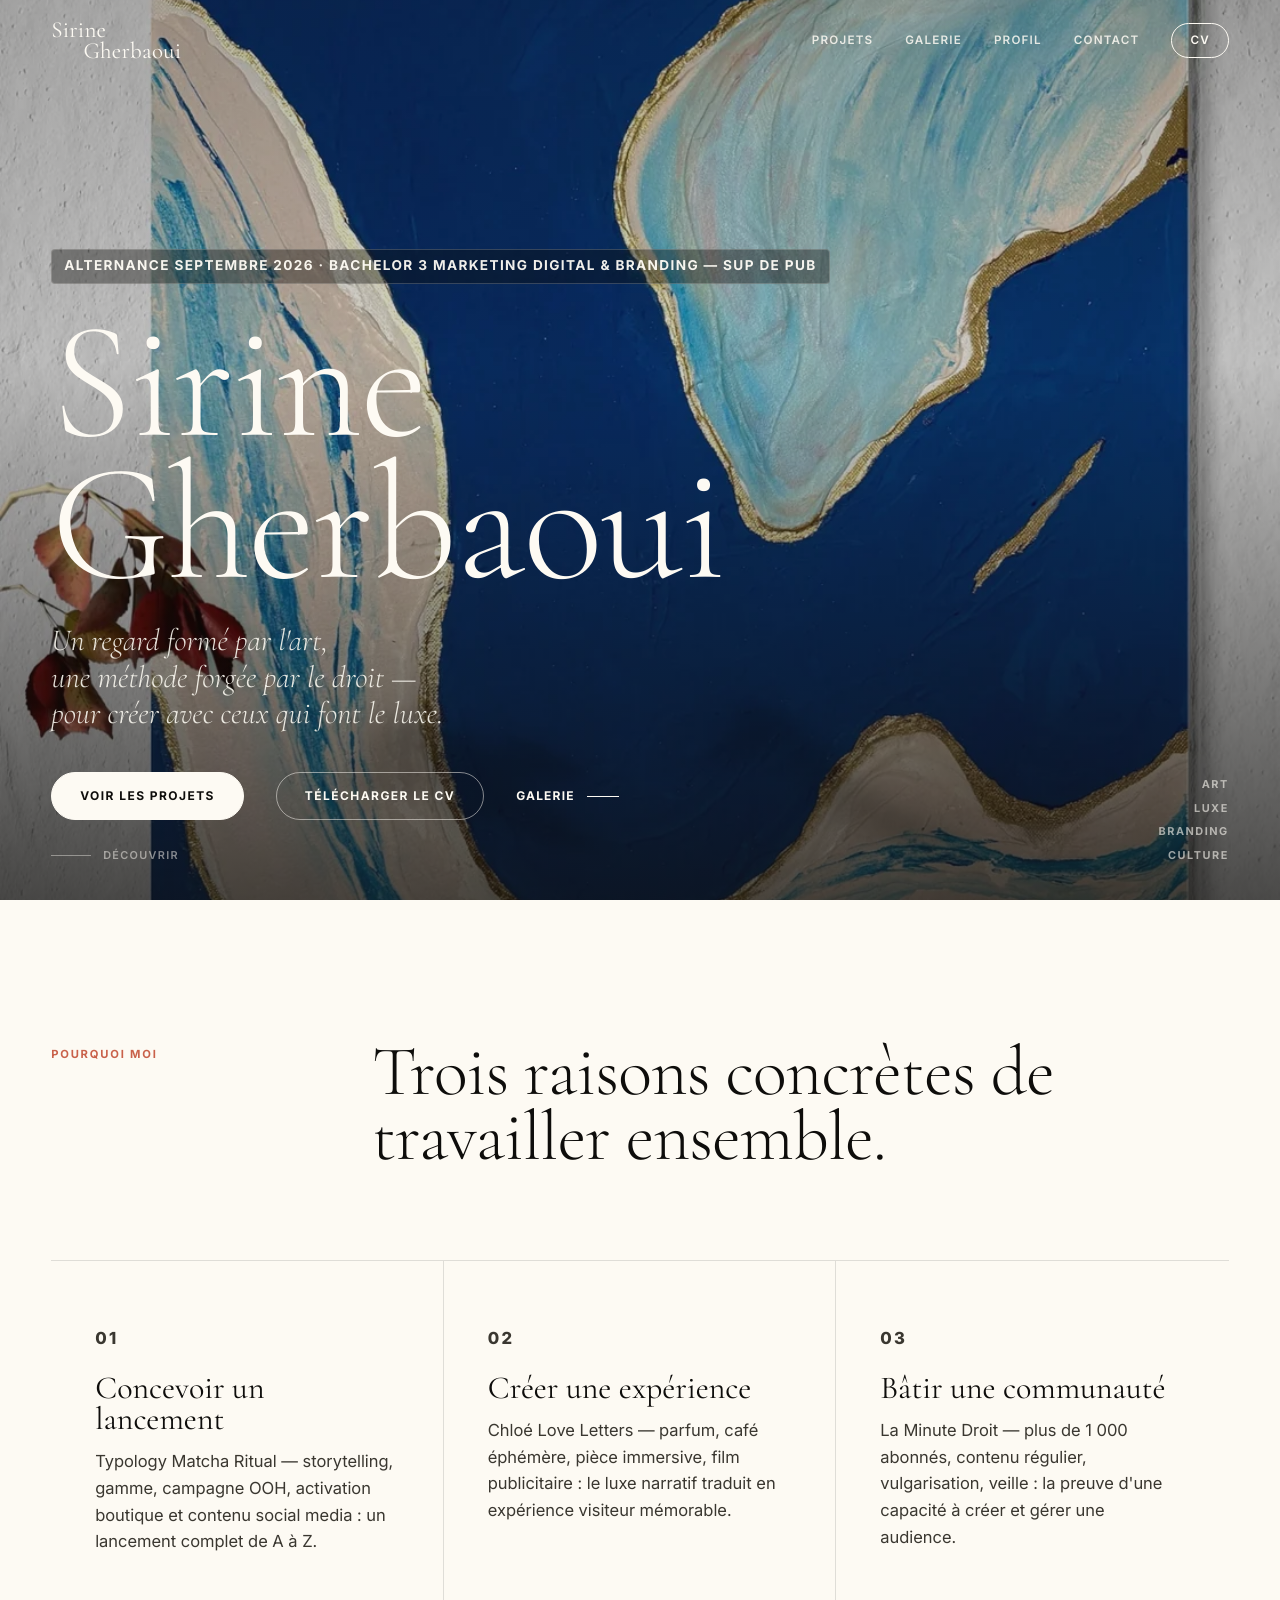
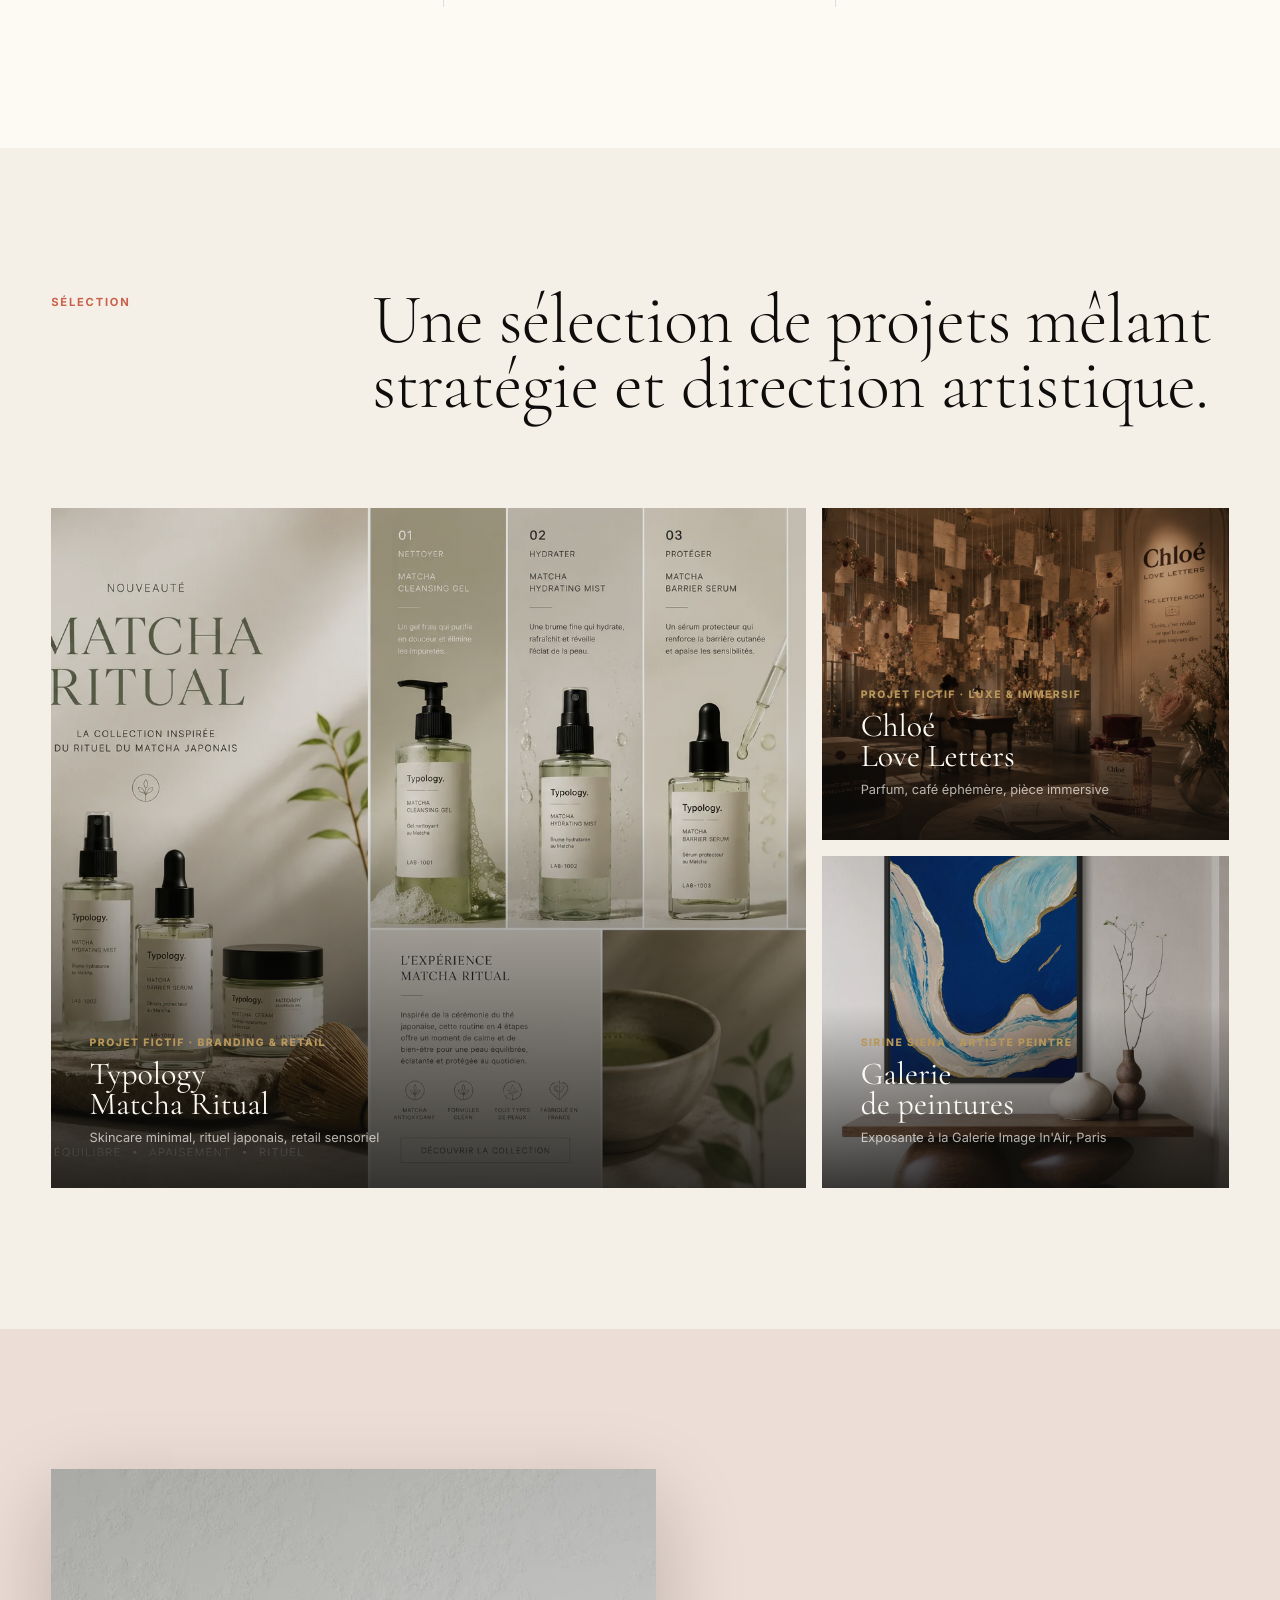
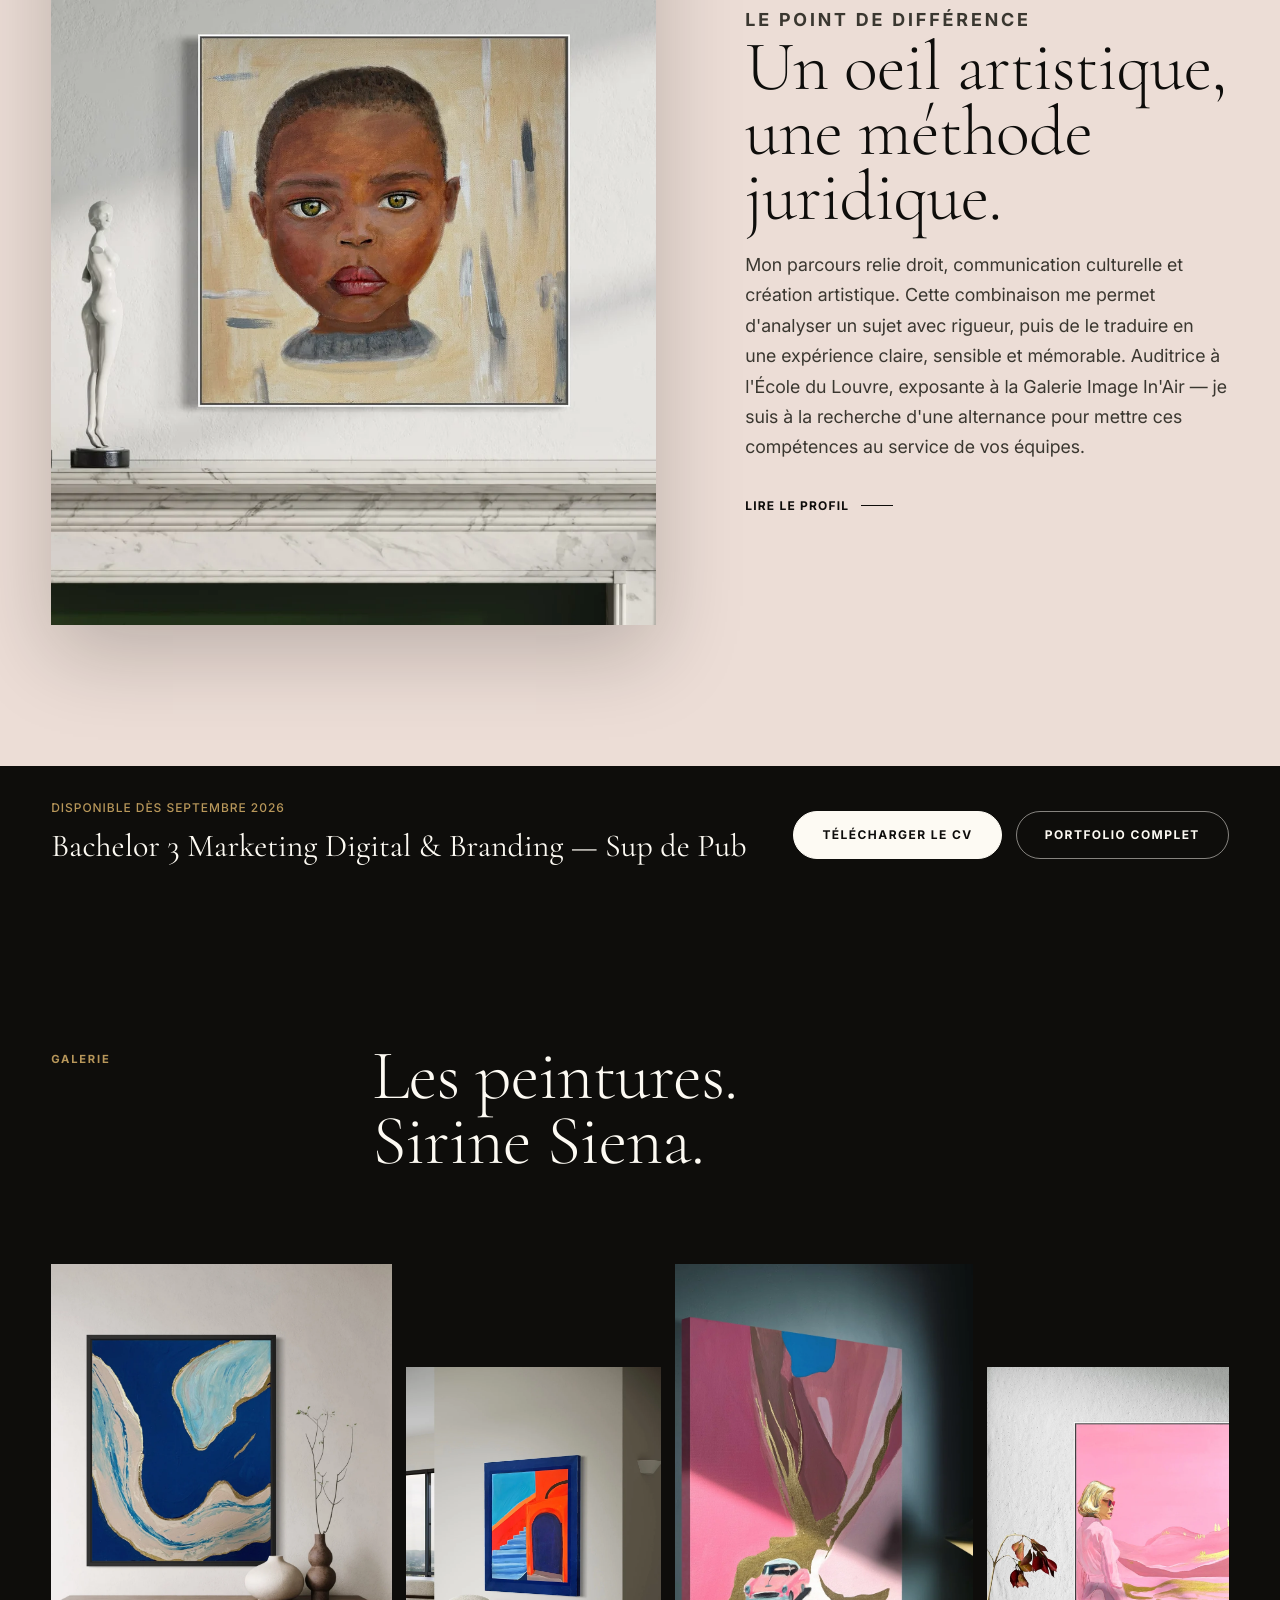
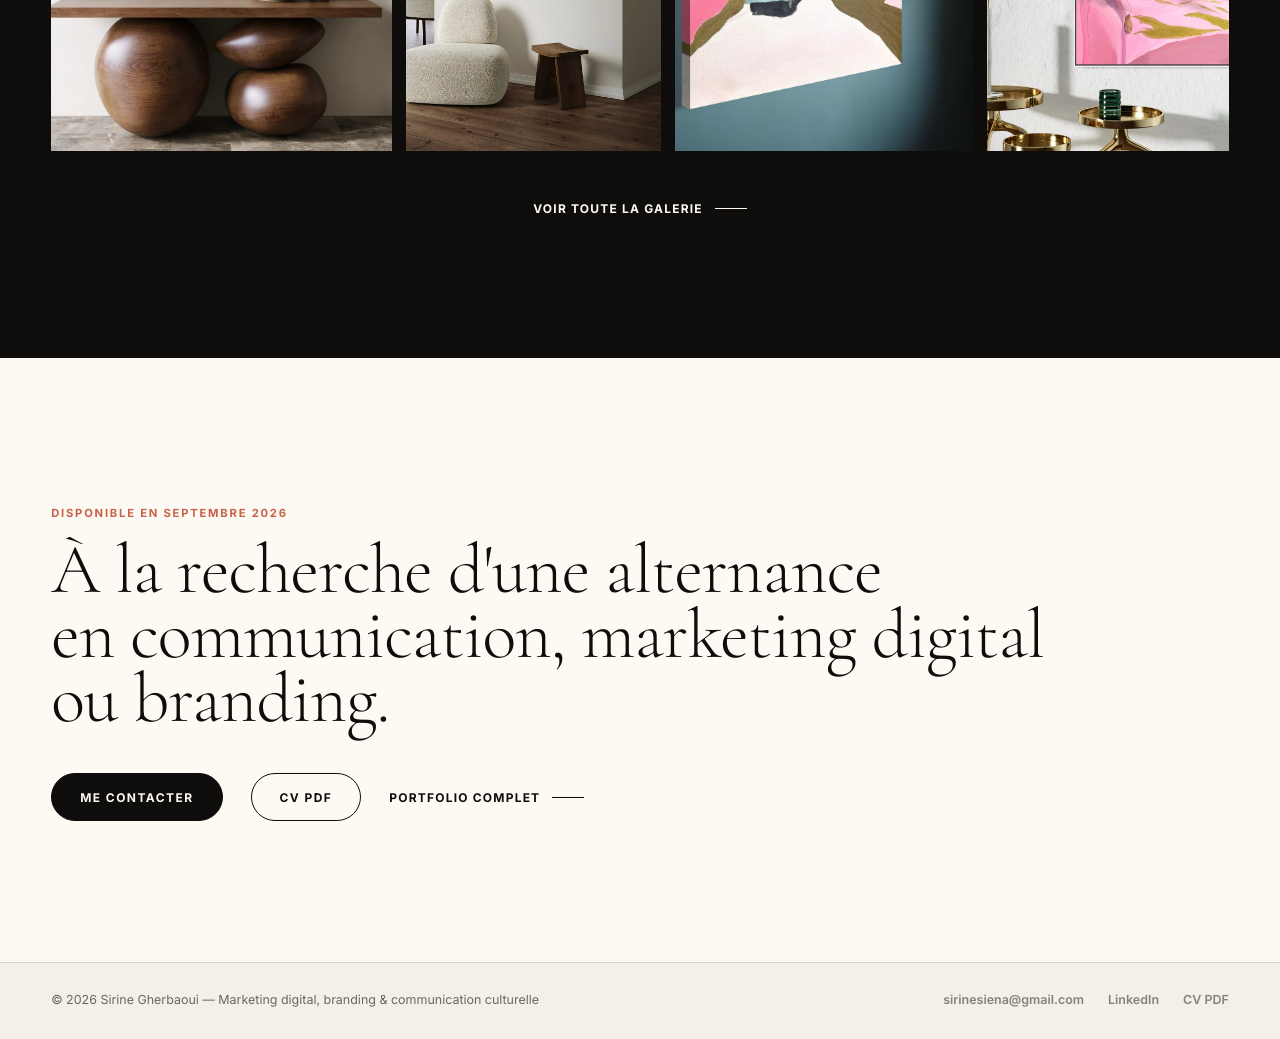
==== index.html @ 1b8c3755 "War Room v3 — Ajustements textes alternance, layout profil et titres galerie exacts" ====
<!doctype html>
<html lang="fr">
  <head>
    <meta charset="utf-8" />
    <meta name="viewport" content="width=device-width, initial-scale=1" />
    <title>Sirine Gherbaoui — Portfolio Marketing, Art &amp; Luxe</title>
    <meta
      name="description"
      content="Portfolio de Sirine Gherbaoui — future B3 Marketing Digital &amp; Branding à Sup de Pub, disponible en alternance dès septembre 2026. Art, luxe, branding, communication culturelle."
    />
    <meta name="theme-color" content="#0e0d0b" />
    <meta property="og:title" content="Sirine Gherbaoui — Art, Branding &amp; Communication" />
    <meta
      property="og:description"
      content="Un regard formé par l'art, une méthode forgée par le droit — pour créer avec ceux qui font le luxe."
    />
    <meta property="og:type" content="website" />
    <meta property="og:image" content="assets/images/painting-blue-desk.webp" />
    <link rel="preconnect" href="https://fonts.googleapis.com" />
    <link rel="preconnect" href="https://fonts.gstatic.com" crossorigin />
    <link
      href="https://fonts.googleapis.com/css2?family=Cormorant+Garamond:ital,wght@0,300;0,400;0,500;1,300;1,400&family=Inter:wght@300;400;500;600;700;800&display=swap"
      rel="stylesheet"
    />
    <!-- Favicon SVG inline -->
    <link rel="icon" href="data:image/svg+xml,<svg xmlns='http://www.w3.org/2000/svg' viewBox='0 0 32 32'><rect width='32' height='32' fill='%230e0d0b'/><text x='50%25' y='56%25' dominant-baseline='middle' text-anchor='middle' font-family='Georgia,serif' font-size='14' fill='%23f5f0e7' letter-spacing='0'>SG</text></svg>" />
    <link rel="preload" as="image" href="assets/images/painting-blue-desk.webp" />
    <link rel="stylesheet" href="styles.css" />
  </head>
  <body data-page="home">
    <!-- ══ HEADER ══════════════════════════════════════════════ -->
    <header class="site-header" data-header data-dark>
      <a class="brand-mark" href="index.html" aria-label="Accueil Sirine Gherbaoui">
        <span>Sirine</span>
        <span>Gherbaoui</span>
      </a>
      <button class="nav-toggle" type="button" aria-expanded="false" aria-controls="site-nav" aria-label="Menu">
        <span></span>
        <span></span>
      </button>
      <nav class="site-nav" id="site-nav" aria-label="Navigation principale">
        <a href="projets.html">Projets</a>
        <a href="galerie.html">Galerie</a>
        <a href="profil.html">Profil</a>
        <a href="contact.html">Contact</a>
        <a href="assets/documents/CV-SIRINE-GHERBAOUI-26.pdf" class="nav-cv" target="_blank" rel="noopener">CV</a>
      </nav>
    </header>

    <main>
      <!-- ══ HERO ════════════════════════════════════════════ -->
      <section class="hero hero-home" id="hero" aria-label="Présentation">
        <div class="hero-bg" aria-hidden="true">
          <img
            src="assets/images/painting-blue-desk.webp"
            alt=""
            width="1121"
            height="1400"
          />
        </div>
        <div class="hero-overlay" aria-hidden="true"></div>

        <div class="hero-content reveal">
          <p class="eyebrow" style="font-size: 0.85rem; color: var(--paper-2); opacity: 0.95; letter-spacing: 0.1em; background: rgba(14,13,11,0.4); display: inline-block; padding: 6px 12px; border-radius: 4px; border: 1px solid rgba(253,250,243,0.2);">Alternance septembre 2026 · Bachelor 3 Marketing Digital &amp; Branding — Sup de Pub</p>
          <h1 style="margin-top: 12px;">Sirine<br>Gherbaoui</h1>
          <p class="hero-tagline">
            Un regard formé par l'art,<br>
            une méthode forgée par le droit —<br>
            pour créer avec ceux qui font le luxe.
          </p>
          <div class="hero-actions">
            <a class="btn btn-light" href="projets.html">Voir les projets</a>
            <a class="btn btn-outline-light" href="assets/documents/CV-SIRINE-GHERBAOUI-26.pdf" target="_blank" rel="noopener">Télécharger le CV</a>
            <a class="text-link light" href="galerie.html">Galerie</a>
          </div>
        </div>

        <div class="hero-tags" aria-hidden="true">
          <span>Art</span>
          <span>Luxe</span>
          <span>Branding</span>
          <span>Culture</span>
        </div>

        <div class="scroll-hint" aria-hidden="true">Découvrir</div>
      </section>

      <!-- ══ INTRO (3 colonnes, fidèles au portfolio) ═══════ -->
      <section class="intro-band">
        <div class="section-header">
          <p class="section-kicker reveal">Pourquoi moi</p>
          <h2 class="section-title reveal delay-1">Trois raisons concrètes de travailler ensemble.</h2>
        </div>
        <div class="proof-grid">
          <article class="proof-item reveal">
            <p class="proof-num">01</p>
            <h3>Concevoir un lancement</h3>
            <p>Typology Matcha Ritual — storytelling, gamme, campagne OOH, activation boutique et contenu social media : un lancement complet de A à Z.</p>
          </article>
          <article class="proof-item reveal delay-1">
            <p class="proof-num">02</p>
            <h3>Créer une expérience</h3>
            <p>Chloé Love Letters — parfum, café éphémère, pièce immersive, film publicitaire : le luxe narratif traduit en expérience visiteur mémorable.</p>
          </article>
          <article class="proof-item reveal delay-2">
            <p class="proof-num">03</p>
            <h3>Bâtir une communauté</h3>
            <p>La Minute Droit — plus de 1 000 abonnés, contenu régulier, vulgarisation, veille : la preuve d'une capacité à créer et gérer une audience.</p>
          </article>
        </div>
      </section>

      <!-- ══ SÉLECTION PROJETS ════════════════════════════════ -->
      <section class="signature-section">
        <div class="section-header">
          <p class="section-kicker reveal">Sélection</p>
          <h2 class="section-title reveal delay-1">Une sélection de projets mêlant stratégie et direction artistique.</h2>
        </div>
        <div class="featured-grid">
          <a class="feature-card large reveal" href="projets.html#typology">
            <img
              src="assets/images/typology-collection.webp"
              alt="Campagne Typology Matcha Ritual"
              loading="lazy"
            />
            <div class="feature-card-info">
              <p class="tag">Projet fictif · Branding &amp; Retail</p>
              <h3>Typology<br>Matcha Ritual</h3>
              <span class="sub">Skincare minimal, rituel japonais, retail sensoriel</span>
            </div>
          </a>
          <a class="feature-card reveal delay-1" href="projets.html#chloe">
            <img
              src="assets/images/chloe-letter-room.webp"
              alt="Expérience immersive Chloé Love Letters"
              loading="lazy"
            />
            <div class="feature-card-info">
              <p class="tag">Projet fictif · Luxe &amp; Immersif</p>
              <h3>Chloé<br>Love Letters</h3>
              <span class="sub">Parfum, café éphémère, pièce immersive</span>
            </div>
          </a>
          <a class="feature-card reveal delay-2" href="galerie.html">
            <img
              src="assets/images/painting-blue-console.webp"
              alt="Shades of Blue par Sirine Siena"
              loading="lazy"
            />
            <div class="feature-card-info">
              <p class="tag">Sirine Siena · Artiste peintre</p>
              <h3>Galerie<br>de peintures</h3>
              <span class="sub">Exposante à la Galerie Image In'Air, Paris</span>
            </div>
          </a>
        </div>
      </section>

      <!-- ══ EDITORIAL SPLIT ══════════════════════════════════ -->
      <section class="editorial-split">
        <div class="editorial-image reveal">
          <img
            src="assets/images/painting-enfant-mantel.webp"
            alt="L'Enfant, peinture de Sirine Siena exposée sur cheminée"
            loading="lazy"
          />
        </div>
        <div class="editorial-copy reveal delay-1">
          <p class="section-kicker">Le point de différence</p>
          <h2 class="section-title">Un oeil artistique, une méthode juridique.</h2>
          <p>
            Mon parcours relie droit, communication culturelle et création artistique.
            Cette combinaison me permet d'analyser un sujet avec rigueur,
            puis de le traduire en une expérience claire, sensible et mémorable.
            Auditrice à l'École du Louvre, exposante à la Galerie Image In'Air —
            je suis à la recherche d'une alternance pour mettre ces compétences au service de vos équipes.
          </p>
          <a class="text-link" href="profil.html">Lire le profil</a>
        </div>
      </section>

      <!-- ══ CV STRIP ═════════════════════════════════════════ -->
      <div class="cv-strip reveal">
        <div class="cv-strip-text">
          <span>Disponible dès septembre 2026</span>
          <strong>Bachelor 3 Marketing Digital &amp; Branding — Sup de Pub</strong>
        </div>
        <div class="cv-strip-actions">
          <a class="btn btn-light" href="assets/documents/CV-SIRINE-GHERBAOUI-26.pdf" target="_blank" rel="noopener">Télécharger le CV</a>
          <a class="btn btn-outline-light" href="https://drive.google.com/file/d/14OA_WPc_7rlD-Xvg9fXyvrwlT3iEa15U/view?usp=drive_link" target="_blank" rel="noopener">Portfolio complet</a>
        </div>
      </div>

      <!-- ══ GALERIE PREVIEW ══════════════════════════════════ -->
      <section class="gallery-preview">
        <div class="section-header">
          <p class="section-kicker reveal">Galerie</p>
          <h2 class="section-title reveal delay-1">Les peintures.<br>Sirine Siena.</h2>
        </div>
        <div class="art-rail">
          <a href="galerie.html" class="reveal">
            <img src="assets/images/painting-blue-console.webp" alt="Shades of Blue par Sirine Siena" loading="lazy" />
          </a>
          <a href="galerie.html" class="reveal delay-1">
            <img src="assets/images/painting-door-chair.webp" alt="The Door par Sirine Siena" loading="lazy" />
          </a>
          <a href="galerie.html" class="reveal delay-2">
            <img src="assets/images/painting-retro-dark.webp" alt="Retro Desert par Sirine Siena" loading="lazy" />
          </a>
          <a href="galerie.html" class="reveal delay-3">
            <img src="assets/images/painting-pink-landscape-room.webp" alt="Peinture rose par Sirine Siena" loading="lazy" />
          </a>
        </div>
        <div class="art-rail-cta">
          <a class="text-link light" href="galerie.html">Voir toute la galerie</a>
        </div>
      </section>

      <!-- ══ FINAL CTA ════════════════════════════════════════ -->
      <section class="final-cta">
        <div class="reveal">
          <p class="section-kicker">Disponible en septembre 2026</p>
          <h2 class="section-title" style="margin-top:16px">
            À la recherche d'une alternance<br>en communication, marketing digital<br>ou branding.
          </h2>
          <div class="cta-actions">
            <a class="btn btn-ink" href="contact.html">Me contacter</a>
            <a class="btn btn-outline-ink" href="assets/documents/CV-SIRINE-GHERBAOUI-26.pdf" target="_blank" rel="noopener">CV PDF</a>
            <a class="text-link" href="https://drive.google.com/file/d/14OA_WPc_7rlD-Xvg9fXyvrwlT3iEa15U/view?usp=drive_link" target="_blank" rel="noopener">Portfolio complet</a>
          </div>
        </div>
      </section>
    </main>

    <!-- ══ FOOTER ═══════════════════════════════════════════ -->
    <footer class="site-footer">
      <p>© 2026 Sirine Gherbaoui — Marketing digital, branding &amp; communication culturelle</p>
      <nav class="footer-links" aria-label="Liens footer">
        <a href="mailto:sirinesiena@gmail.com">sirinesiena@gmail.com</a>
        <a href="https://www.linkedin.com/in/sirine-gherbaoui-715437168" target="_blank" rel="noopener">LinkedIn</a>
        <a href="assets/documents/CV-SIRINE-GHERBAOUI-26.pdf" target="_blank" rel="noopener">CV PDF</a>
      </nav>
    </footer>

    <script src="scripts.js"></script>
  </body>
</html>
---- styles.css ----
/* ============================================================
   SIRINE GHERBAOUI — Portfolio · Alternance sept. 2026
   War Room Design System — Luxe Editorial
   ============================================================ */

@import url('https://fonts.googleapis.com/css2?family=Cormorant+Garamond:ital,wght@0,300;0,400;0,500;1,300;1,400&family=Inter:wght@300;400;500;600;700;800&display=swap');

:root {
  /* Palette */
  --ink:       #0e0d0b;
  --ink-soft:  #3a3730;
  --ink-muted: #6b6760;
  --paper:     #f5f0e7;
  --paper-2:   #fdfaf3;
  --paper-3:   #ede6d8;
  --line:      rgba(14, 13, 11, 0.12);
  --line-light:rgba(253, 250, 243, 0.18);
  --gold:      #b8975a;
  --coral:     #c9614a;
  --rose-pale: #ecddd6;

  /* Typography */
  --display: 'Cormorant Garamond', 'Didot', Georgia, serif;
  --sans:    'Inter', 'Segoe UI', Arial, sans-serif;

  /* Spacing */
  --space: clamp(22px, 4vw, 72px);
  --section-pad: clamp(80px, 11vw, 160px);

  /* Effects */
  --shadow-soft: 0 12px 48px rgba(14,13,11,0.12);
  --shadow-deep: 0 28px 80px rgba(14,13,11,0.22);
}

/* ── Reset ── */
*, *::before, *::after { box-sizing: border-box; }
html { scroll-behavior: smooth; }
body {
  margin: 0;
  background: var(--paper);
  color: var(--ink);
  font-family: var(--sans);
  font-size: 1rem;
  line-height: 1.6;
  text-rendering: geometricPrecision;
  -webkit-font-smoothing: antialiased;
}
body.menu-open { overflow: hidden; }
img { display: block; max-width: 100%; height: auto; }
a { color: inherit; text-decoration: none; }
p, h1, h2, h3, h4 { margin: 0; }
button { font: inherit; cursor: pointer; }
ul { list-style: none; margin: 0; padding: 0; }

::selection { background: var(--gold); color: var(--paper-2); }

/* ============================================================
   HEADER
   ============================================================ */
.site-header {
  position: fixed;
  inset: 0 0 auto;
  z-index: 100;
  display: flex;
  align-items: center;
  justify-content: space-between;
  padding: 20px var(--space);
  transition: background 300ms ease, color 300ms ease, border-color 300ms ease;
}

/* Transparent sur fond sombre (hero) */
.site-header[data-dark] {
  color: var(--paper-2);
  border-bottom: 1px solid transparent;
}

/* Scrolled : fond papier */
.site-header.scrolled {
  background: rgba(245, 240, 231, 0.96);
  color: var(--ink);
  border-bottom: 1px solid var(--line);
  backdrop-filter: blur(20px);
  -webkit-backdrop-filter: blur(20px);
}

/* Pages claires : header toujours visible */
.site-header.light-header {
  color: var(--ink);
  border-bottom: 1px solid var(--line);
  background: rgba(245, 240, 231, 0.96);
  backdrop-filter: blur(20px);
}

/* Pages contact (fond sombre fixe) */
.site-header.dark-header {
  color: var(--paper-2);
}
.site-header.dark-header.scrolled {
  background: rgba(14,13,11,0.92);
  border-bottom: 1px solid var(--line-light);
}

/* Brand */
.brand-mark {
  display: grid;
  font-family: var(--display);
  font-size: clamp(1.1rem, 1.8vw, 1.5rem);
  font-weight: 400;
  line-height: 0.9;
  letter-spacing: 0.01em;
}
.brand-mark span:last-child { padding-left: 1.4em; }

/* Nav desktop */
.site-nav {
  display: flex;
  align-items: center;
  gap: clamp(16px, 2.5vw, 40px);
  font-size: 0.73rem;
  font-weight: 600;
  letter-spacing: 0.1em;
  text-transform: uppercase;
}
.site-nav a {
  position: relative;
  padding: 6px 0;
  opacity: 0.85;
  transition: opacity 200ms;
}
.site-nav a::after {
  content: '';
  position: absolute;
  left: 0; bottom: 2px;
  width: 100%; height: 1px;
  background: currentColor;
  transform: scaleX(0);
  transform-origin: right;
  transition: transform 260ms ease;
}
.site-nav a:hover { opacity: 1; }
.site-nav a:hover::after,
.site-nav a[aria-current='page']::after {
  transform: scaleX(1);
  transform-origin: left;
}
.site-nav a[aria-current='page'] { opacity: 1; }

/* CV bouton dans la nav */
.nav-cv {
  padding: 7px 18px !important;
  border: 1px solid currentColor;
  border-radius: 999px;
  opacity: 1 !important;
  transition: background 220ms, color 220ms !important;
}
.nav-cv::after { display: none !important; }
.nav-cv:hover {
  background: var(--ink);
  color: var(--paper-2);
}
.site-header.dark-header .nav-cv:hover,
.site-header[data-dark] .nav-cv:hover {
  background: var(--paper-2);
  color: var(--ink);
}

/* Burger mobile */
.nav-toggle {
  display: none;
  width: 44px; height: 44px;
  border: 1px solid currentColor;
  border-radius: 999px;
  background: transparent;
  color: inherit;
  place-items: center;
}
.nav-toggle span {
  display: block;
  width: 18px; height: 1px;
  margin: 3px auto;
  background: currentColor;
  transition: transform 240ms ease;
}
.menu-open .nav-toggle span:first-child { transform: translateY(4px) rotate(45deg); }
.menu-open .nav-toggle span:last-child  { transform: translateY(-4px) rotate(-45deg); }

/* ============================================================
   HERO — PAGE D'ACCUEIL
   ============================================================ */
.hero {
  position: relative;
  min-height: 100svh;
  display: flex;
  flex-direction: column;
  justify-content: flex-end;
  padding: 120px var(--space) 80px;
  background: var(--ink);
  color: var(--paper-2);
  overflow: hidden;
}

.hero-bg {
  position: absolute;
  inset: 0;
  z-index: 0;
}
.hero-bg img {
  width: 100%; height: 100%;
  object-fit: cover;
  object-position: center 30%;
  transform: scale(1.04);
  transition: transform 8s ease;
}
.hero.loaded .hero-bg img { transform: scale(1); }

.hero-overlay {
  position: absolute;
  inset: 0;
  z-index: 1;
  background:
    linear-gradient(180deg,
      rgba(14,13,11,0.28) 0%,
      rgba(14,13,11,0.18) 40%,
      rgba(14,13,11,0.72) 100%
    );
}

.hero-content {
  position: relative;
  z-index: 2;
  max-width: 1100px;
}

.eyebrow {
  font-size: 0.72rem;
  font-weight: 700;
  letter-spacing: 0.16em;
  text-transform: uppercase;
  color: var(--gold);
  margin-bottom: 16px;
}

.hero h1 {
  font-family: var(--display);
  font-size: clamp(5rem, 13vw, 13rem);
  font-weight: 300;
  line-height: 0.85;
  letter-spacing: -0.01em;
}

.hero-tagline {
  margin-top: 28px;
  max-width: 640px;
  font-family: var(--display);
  font-size: clamp(1.3rem, 2.4vw, 2.2rem);
  font-weight: 300;
  font-style: italic;
  line-height: 1.18;
  color: rgba(253,250,243,0.88);
}

.hero-actions {
  display: flex;
  flex-wrap: wrap;
  align-items: center;
  gap: 18px 32px;
  margin-top: 40px;
}

/* Tags flottants en bas à droite */
.hero-tags {
  position: absolute;
  right: var(--space);
  bottom: 36px;
  z-index: 2;
  display: flex;
  flex-direction: column;
  align-items: flex-end;
  gap: 6px;
}
.hero-tags span {
  font-size: 0.68rem;
  font-weight: 700;
  letter-spacing: 0.14em;
  text-transform: uppercase;
  color: rgba(253,250,243,0.6);
}

/* Ligne de scroll */
.scroll-hint {
  position: absolute;
  left: var(--space);
  bottom: 36px;
  z-index: 2;
  display: flex;
  align-items: center;
  gap: 12px;
  font-size: 0.68rem;
  font-weight: 600;
  letter-spacing: 0.12em;
  text-transform: uppercase;
  color: rgba(253,250,243,0.5);
}
.scroll-hint::before {
  content: '';
  width: 40px; height: 1px;
  background: rgba(253,250,243,0.4);
}

/* ============================================================
   BOUTONS & LIENS
   ============================================================ */
.btn {
  display: inline-flex;
  align-items: center;
  justify-content: center;
  min-height: 48px;
  padding: 0 28px;
  border: 1px solid currentColor;
  border-radius: 999px;
  font-family: var(--sans);
  font-size: 0.75rem;
  font-weight: 700;
  letter-spacing: 0.12em;
  text-transform: uppercase;
  transition: background 240ms ease, color 240ms ease, transform 240ms ease;
}
.btn:hover { transform: translateY(-2px); }

.btn-light {
  background: var(--paper-2);
  color: var(--ink);
  border-color: var(--paper-2);
}
.btn-light:hover { background: transparent; color: var(--paper-2); }

.btn-ink {
  background: var(--ink);
  color: var(--paper-2);
  border-color: var(--ink);
}
.btn-ink:hover { background: transparent; color: var(--ink); }

.btn-outline-light {
  background: transparent;
  color: var(--paper-2);
  border-color: rgba(253,250,243,0.5);
}
.btn-outline-light:hover { background: var(--paper-2); color: var(--ink); border-color: var(--paper-2); }

.btn-outline-ink {
  background: transparent;
  color: var(--ink);
  border-color: var(--ink);
}
.btn-outline-ink:hover { background: var(--ink); color: var(--paper-2); }

/* Text-link avec flèche */
.text-link {
  position: relative;
  display: inline-flex;
  align-items: center;
  gap: 12px;
  font-size: 0.75rem;
  font-weight: 700;
  letter-spacing: 0.1em;
  text-transform: uppercase;
  transition: gap 220ms ease;
}
.text-link::after {
  content: '';
  width: 32px; height: 1px;
  background: currentColor;
  transition: width 240ms ease;
  flex-shrink: 0;
}
.text-link:hover { gap: 16px; }
.text-link:hover::after { width: 50px; }
.text-link.light { color: var(--paper-2); }
.text-link.gold  { color: var(--gold); }

/* ============================================================
   INTRO BAND (3 colonnes)
   ============================================================ */
.intro-band {
  padding: var(--section-pad) var(--space);
  background: var(--paper-2);
}

.section-header {
  display: grid;
  grid-template-columns: minmax(120px, 0.3fr) 1fr;
  gap: clamp(24px, 5vw, 80px);
  align-items: start;
  margin-bottom: clamp(48px, 7vw, 100px);
}

.section-kicker {
  font-size: 0.7rem;
  font-weight: 700;
  letter-spacing: 0.16em;
  text-transform: uppercase;
  color: var(--coral);
  padding-top: 0.5em;
}

.section-title {
  font-family: var(--display);
  font-size: clamp(2rem, 5.5vw, 6rem);
  font-weight: 300;
  line-height: 0.92;
  letter-spacing: -0.01em;
}

.proof-grid {
  display: grid;
  grid-template-columns: repeat(3, 1fr);
  border-top: 1px solid var(--line);
}

.proof-item {
  padding: clamp(28px, 4vw, 52px) clamp(22px, 3.5vw, 44px);
  border-right: 1px solid var(--line);
  transition: background 300ms ease;
}
.proof-item:last-child { border-right: none; }
.proof-item:hover { background: var(--paper); }

.proof-num {
  font-size: 0.68rem;
  font-weight: 800;
  letter-spacing: 0.14em;
  text-transform: uppercase;
  color: var(--coral);
}
.proof-item h3 {
  margin-top: 20px;
  font-family: var(--display);
  font-size: clamp(1.5rem, 2.5vw, 2.6rem);
  font-weight: 400;
  line-height: 0.98;
}
.proof-item p {
  margin-top: 14px;
  font-size: clamp(0.9rem, 1.3vw, 1.05rem);
  color: var(--ink-soft);
  line-height: 1.6;
}

/* ============================================================
   FEATURED PROJECTS
   ============================================================ */
.signature-section {
  padding: var(--section-pad) var(--space);
}

.featured-grid {
  display: grid;
  grid-template-columns: 1.3fr 0.7fr;
  gap: 16px;
  margin-top: clamp(36px, 5vw, 72px);
}

.feature-card {
  position: relative;
  overflow: hidden;
  background: var(--ink);
  color: var(--paper-2);
  isolation: isolate;
  display: block;
}
.feature-card.large { grid-row: span 2; min-height: 680px; }
.feature-card:not(.large) { min-height: 320px; }

.feature-card img {
  position: absolute;
  inset: 0;
  width: 100%; height: 100%;
  object-fit: cover;
  transition: transform 800ms cubic-bezier(0.25, 0.46, 0.45, 0.94);
}
.feature-card::after {
  content: '';
  position: absolute;
  inset: 0;
  background: linear-gradient(0deg,
    rgba(14,13,11,0.82) 0%,
    rgba(14,13,11,0.12) 55%
  );
  z-index: 1;
  transition: opacity 400ms ease;
}
.feature-card:hover img { transform: scale(1.05); }
.feature-card:hover::after { opacity: 0.85; }

.feature-card-info {
  position: absolute;
  inset: auto 0 0;
  z-index: 2;
  padding: clamp(20px, 3vw, 40px);
}
.feature-card-info .tag {
  font-size: 0.65rem;
  font-weight: 800;
  letter-spacing: 0.14em;
  text-transform: uppercase;
  color: var(--gold);
}
.feature-card-info h3 {
  margin-top: 8px;
  font-family: var(--display);
  font-size: clamp(1.4rem, 2.5vw, 2.6rem);
  font-weight: 400;
  line-height: 0.96;
}
.feature-card-info .sub {
  display: block;
  margin-top: 8px;
  font-size: 0.8rem;
  color: rgba(253,250,243,0.7);
}

/* ============================================================
   EDITORIAL SPLIT
   ============================================================ */
.editorial-split {
  display: grid;
  grid-template-columns: minmax(0, 1fr) minmax(360px, 0.8fr);
  gap: clamp(40px, 7vw, 110px);
  align-items: center;
  padding: var(--section-pad) var(--space);
  background: var(--rose-pale);
}
.editorial-image img {
  width: 100%;
  aspect-ratio: 4 / 5;
  object-fit: cover;
  box-shadow: var(--shadow-deep);
}
.editorial-copy { max-width: 580px; }
.editorial-copy p {
  margin-top: 20px;
  color: var(--ink-soft);
  font-size: clamp(1rem, 1.5vw, 1.12rem);
  line-height: 1.7;
}
.editorial-copy .text-link { margin-top: 32px; }

/* ============================================================
   CV STRIP — Bande dédiée CV (War Room: rendre le CV visible)
   ============================================================ */
.cv-strip {
  display: flex;
  align-items: center;
  justify-content: space-between;
  gap: 24px;
  padding: 32px var(--space);
  background: var(--ink);
  color: var(--paper-2);
  flex-wrap: wrap;
}
.cv-strip-text {
  display: flex;
  flex-direction: column;
  gap: 4px;
}
.cv-strip-text strong {
  font-family: var(--display);
  font-size: clamp(1.2rem, 2.5vw, 2rem);
  font-weight: 400;
}
.cv-strip-text span {
  font-size: 0.75rem;
  font-weight: 500;
  letter-spacing: 0.08em;
  text-transform: uppercase;
  color: var(--gold);
}
.cv-strip-actions {
  display: flex;
  gap: 14px;
  flex-wrap: wrap;
}

/* ============================================================
   GALLERY PREVIEW (accueil)
   ============================================================ */
.gallery-preview {
  padding: var(--section-pad) var(--space);
  background: var(--ink);
  color: var(--paper-2);
}
.gallery-preview .section-kicker { color: var(--gold); }
.gallery-preview .section-title  { color: var(--paper-2); }

.art-rail {
  display: grid;
  grid-template-columns: 1.2fr 0.9fr 1.05fr 0.85fr;
  gap: 14px;
  align-items: end;
  margin-top: 48px;
}
.art-rail a {
  position: relative;
  overflow: hidden;
  display: block;
}
.art-rail a img {
  width: 100%;
  height: clamp(280px, 38vw, 620px);
  object-fit: cover;
  transition: transform 600ms cubic-bezier(0.25, 0.46, 0.45, 0.94);
}
.art-rail a:nth-child(2) img,
.art-rail a:nth-child(4) img {
  height: clamp(220px, 30vw, 480px);
}
.art-rail a:hover img { transform: scale(1.04); }

.art-rail-cta {
  display: flex;
  justify-content: center;
  margin-top: 48px;
}

/* ============================================================
   FINAL CTA
   ============================================================ */
.final-cta {
  min-height: 65svh;
  display: flex;
  align-items: center;
  padding: var(--section-pad) var(--space);
  background: var(--paper-2);
}
.final-cta > div { width: min(1000px, 100%); }

.cta-actions {
  display: flex;
  flex-wrap: wrap;
  gap: 16px 28px;
  align-items: center;
  margin-top: 40px;
}

/* ============================================================
   FOOTER
   ============================================================ */
.site-footer {
  display: flex;
  align-items: center;
  justify-content: space-between;
  flex-wrap: wrap;
  gap: 16px;
  padding: 28px var(--space);
  border-top: 1px solid var(--line);
  font-size: 0.78rem;
  color: var(--ink-muted);
}
.site-footer a {
  font-weight: 600;
  opacity: 0.8;
  transition: opacity 200ms;
}
.site-footer a:hover { opacity: 1; }
.footer-links { display: flex; gap: 24px; }

.dark-footer {
  background: var(--ink);
  border-top-color: var(--line-light);
  color: rgba(253,250,243,0.55);
}
.dark-footer a { color: var(--paper-2); }

/* ============================================================
   PAGE HERO (pages internes)
   ============================================================ */
.page-hero {
  min-height: 70svh;
  display: grid;
  grid-template-columns: minmax(0, 1.15fr) minmax(240px, 0.5fr);
  gap: clamp(28px, 6vw, 90px);
  align-items: end;
  padding: 150px var(--space) 80px;
  background: var(--paper-2);
}
.page-hero h1 {
  font-family: var(--display);
  font-size: clamp(2.8rem, 8vw, 8rem);
  font-weight: 300;
  line-height: 0.88;
  letter-spacing: -0.01em;
}
.page-hero p {
  color: var(--ink-soft);
  font-size: clamp(1rem, 1.5vw, 1.12rem);
  line-height: 1.7;
}

/* Hero variantes pages */
.project-hero {
  background:
    linear-gradient(135deg, rgba(245,240,231,0.94), rgba(245,240,231,0.76)),
    url('assets/images/typology-collection.webp') center / cover;
}
.gallery-hero {
  min-height: 75svh;
  background:
    linear-gradient(120deg, rgba(14,13,11,0.82), rgba(14,13,11,0.22)),
    url('assets/images/painting-retro-dark.webp') center / cover;
  color: var(--paper-2);
}
.gallery-hero .eyebrow { color: var(--gold); }
.gallery-hero p { color: rgba(253,250,243,0.8); }

.profile-hero {
  background:
    linear-gradient(135deg, rgba(245,240,231,0.95), rgba(245,240,231,0.68)),
    url('assets/images/painting-pink-landscape.webp') center / cover;
}

/* ============================================================
   CASE STUDIES (projets)
   ============================================================ */
.case-study {
  display: grid;
  grid-template-columns: minmax(280px, 0.35fr) minmax(0, 0.65fr);
  gap: clamp(32px, 6vw, 100px);
  padding: var(--section-pad) var(--space);
  border-top: 1px solid var(--line);
}

.dark-case {
  background: var(--ink);
  color: var(--paper-2);
  border-top-color: var(--line-light);
}
.art-case   { background: #d9e4d4; }

.case-sticky {
  position: sticky;
  top: 110px;
  align-self: start;
}
.case-sticky .section-kicker { color: var(--coral); }
.dark-case .case-sticky .section-kicker { color: var(--gold); }

.case-sticky h2 {
  margin-top: 16px;
  font-family: var(--display);
  font-size: clamp(2.6rem, 6.5vw, 6.5rem);
  font-weight: 300;
  line-height: 0.9;
  letter-spacing: -0.01em;
}
.case-sticky p {
  margin-top: 22px;
  color: var(--ink-soft);
  font-size: clamp(0.95rem, 1.4vw, 1.08rem);
  line-height: 1.7;
}
.dark-case .case-sticky p { color: rgba(253,250,243,0.7); }

.case-tags {
  display: flex;
  flex-wrap: wrap;
  gap: 8px;
  margin-top: 28px;
}
.case-tags li {
  padding: 7px 14px;
  border: 1px solid currentColor;
  border-radius: 999px;
  font-size: 0.68rem;
  font-weight: 700;
  letter-spacing: 0.1em;
  text-transform: uppercase;
  opacity: 0.7;
}

.case-content { display: grid; gap: clamp(24px, 4vw, 48px); }

.case-visual { margin: 0; overflow: hidden; }
.case-visual img {
  width: 100%;
  min-height: 280px;
  object-fit: cover;
}
.case-visual.wide img { aspect-ratio: 16 / 10; }
.case-visual figcaption {
  margin-top: 10px;
  font-size: 0.78rem;
  color: var(--ink-muted);
  font-style: italic;
}
.dark-case figcaption { color: rgba(253,250,243,0.5); }

.case-copy {
  width: min(660px, 100%);
  padding: clamp(22px, 3vw, 40px) 0;
  border-top: 1px solid currentColor;
}
.case-copy h3 {
  font-family: var(--display);
  font-size: clamp(1.4rem, 2.4vw, 2.4rem);
  font-weight: 400;
  line-height: 1;
}
.case-copy p {
  margin-top: 14px;
  color: var(--ink-soft);
  font-size: clamp(0.95rem, 1.4vw, 1.08rem);
  line-height: 1.7;
}
.dark-case .case-copy p { color: rgba(253,250,243,0.72); }

.image-duo, .image-trio, .social-grid { display: grid; gap: 14px; }
.image-duo  { grid-template-columns: repeat(2,1fr); }
.image-trio { grid-template-columns: 0.82fr 1fr 1fr; align-items: stretch; }
.image-trio img, .social-grid img {
  width: 100%; height: 100%;
  min-height: 240px;
  object-fit: cover;
}
.social-grid { grid-template-columns: repeat(4,1fr); }

/* ============================================================
   GALERIE — ARTWORK (le style que tu adores)
   ============================================================ */
.gallery-wall {
  padding: clamp(48px, 8vw, 110px) var(--space) var(--section-pad);
}

.artwork {
  display: grid;
  grid-template-columns: minmax(0, 0.58fr) minmax(260px, 0.42fr);
  gap: clamp(28px, 6vw, 90px);
  align-items: end;
  padding: clamp(28px, 5vw, 60px) 0;
  border-top: 1px solid var(--line);
}
.artwork:last-child { border-bottom: 1px solid var(--line); }

.artwork.reverse {
  grid-template-columns: minmax(260px, 0.42fr) minmax(0, 0.58fr);
}
.artwork.reverse img    { grid-column: 2; }
.artwork.reverse .artwork-info { grid-column: 1; grid-row: 1; }

/* Grande œuvre */
.artwork.feature {
  grid-template-columns: minmax(0, 0.62fr) minmax(260px, 0.38fr);
}
.artwork.feature img { height: min(75svh, 800px); }

.artwork img {
  width: 100%;
  max-height: 700px;
  object-fit: cover;
  transition: filter 400ms ease;
}
.artwork:hover img { filter: none; }

.artwork-info .artwork-meta {
  font-size: 0.68rem;
  font-weight: 700;
  letter-spacing: 0.12em;
  text-transform: uppercase;
  color: var(--coral);
}
.artwork-info h2 {
  margin-top: 12px;
  font-family: var(--display);
  font-size: clamp(2.4rem, 6.5vw, 7rem);
  font-weight: 300;
  line-height: 0.88;
  letter-spacing: -0.01em;
}
.artwork-info .artwork-desc {
  display: block;
  margin-top: 16px;
  color: var(--ink-soft);
  font-family: var(--display);
  font-size: clamp(1rem, 1.5vw, 1.2rem);
  font-style: italic;
  line-height: 1.5;
}
.artwork-info .artwork-medium {
  display: block;
  margin-top: 10px;
  font-size: 0.78rem;
  color: var(--ink-muted);
  letter-spacing: 0.04em;
}

.gallery-contact {
  padding: var(--section-pad) var(--space);
  background: var(--paper-2);
}
.gallery-contact > div { width: min(900px, 100%); }
.gallery-contact .text-link { margin-top: 32px; }

/* ============================================================
   PROFIL
   ============================================================ */
.profile-grid {
  display: grid;
  grid-template-columns: minmax(0, 0.46fr) minmax(300px, 0.54fr);
  gap: clamp(32px, 7vw, 110px);
  align-items: center;
  padding: var(--section-pad) var(--space);
}
.profile-portrait {
  position: relative;
}
.profile-portrait img {
  width: 100%;
  aspect-ratio: 3 / 4;
  object-fit: cover;
  object-position: top center;
}
.profile-portrait::after {
  content: '';
  position: absolute;
  inset: 16px -16px -16px 16px;
  border: 1px solid var(--line);
  z-index: -1;
  pointer-events: none;
}
.profile-copy h2 {
  font-family: var(--display);
  font-size: clamp(2rem, 4.5vw, 5rem);
  font-weight: 300;
  line-height: 0.94;
}
.profile-copy p {
  margin-top: 20px;
  color: var(--ink-soft);
  font-size: clamp(1rem, 1.5vw, 1.1rem);
  line-height: 1.7;
}
.profile-copy .text-link { margin-top: 32px; }

/* CV visible sur la page profil */
.cv-download-block {
  display: flex;
  align-items: center;
  gap: 20px;
  margin-top: 28px;
  padding: 20px 24px;
  border: 1px solid var(--line);
  border-radius: 2px;
  background: var(--paper);
  transition: border-color 240ms, background 240ms;
}
.cv-download-block:hover {
  border-color: var(--ink);
  background: var(--paper-2);
}
.cv-download-block .cv-icon {
  width: 40px; height: 40px;
  display: flex; align-items: center; justify-content: center;
  flex-shrink: 0;
  border: 1px solid var(--line);
  border-radius: 2px;
  font-family: var(--display);
  font-size: 0.75rem;
  font-weight: 600;
  letter-spacing: 0.04em;
  color: var(--ink-muted);
}
.cv-download-block .cv-label strong {
  display: block;
  font-size: 0.85rem;
  font-weight: 700;
}
.cv-download-block .cv-label span {
  font-size: 0.72rem;
  color: var(--ink-muted);
  text-transform: uppercase;
  letter-spacing: 0.08em;
}

/* Timeline */
.timeline-section {
  padding: var(--section-pad) var(--space);
  background: var(--paper-2);
}
.timeline { border-top: 1px solid var(--line); }

.timeline-item {
  display: grid;
  grid-template-columns: minmax(110px, 0.16fr) minmax(160px, 0.28fr) minmax(0, 0.56fr);
  gap: 28px;
  padding: 28px 0;
  border-bottom: 1px solid var(--line);
  transition: background 240ms;
}
.timeline-item:hover { background: var(--paper); margin: 0 calc(var(--space) * -1); padding-left: var(--space); padding-right: var(--space); }

.timeline-item .tl-year {
  font-size: 0.7rem;
  font-weight: 700;
  letter-spacing: 0.1em;
  text-transform: uppercase;
  color: var(--coral);
  padding-top: 3px;
}
.timeline-item h3 {
  font-family: var(--display);
  font-size: clamp(1.1rem, 1.8vw, 1.5rem);
  font-weight: 400;
}
.timeline-item p {
  color: var(--ink-soft);
  font-size: clamp(0.9rem, 1.3vw, 1rem);
  line-height: 1.6;
}

/* Compétences */
.skills-section {
  padding: var(--section-pad) var(--space);
}
.skill-columns {
  display: grid;
  grid-template-columns: repeat(5, 1fr);
  border-top: 1px solid var(--line);
  margin-top: 48px;
}
.skill-block {
  padding: clamp(22px, 3vw, 40px) clamp(18px, 2.5vw, 32px);
  border-right: 1px solid var(--line);
  transition: background 240ms;
}
.skill-block:last-child { border-right: none; }
.skill-block:hover { background: var(--paper-3); }
.skill-block h3 {
  font-family: var(--display);
  font-size: clamp(1.1rem, 1.8vw, 1.6rem);
  font-weight: 400;
  line-height: 1.1;
}
.skill-block p {
  margin-top: 12px;
  color: var(--ink-soft);
  font-size: clamp(0.85rem, 1.2vw, 0.95rem);
  line-height: 1.6;
}

/* ============================================================
   CONTACT
   ============================================================ */
.contact-page {
  min-height: 100svh;
  display: grid;
  grid-template-columns: minmax(0, 0.52fr) minmax(320px, 0.48fr);
  background: var(--ink);
  color: var(--paper-2);
}
.contact-visual img {
  width: 100%; height: 100%;
  min-height: 100svh;
  object-fit: cover;
  opacity: 0.85;
}
.contact-panel {
  display: flex;
  flex-direction: column;
  justify-content: center;
  padding: 130px var(--space) 70px;
}
.contact-panel .eyebrow { color: var(--gold); }
.contact-panel h1 {
  margin-top: 14px;
  font-family: var(--display);
  font-size: clamp(3rem, 7vw, 7.5rem);
  font-weight: 300;
  line-height: 0.88;
}
.contact-panel > p {
  margin-top: 24px;
  color: rgba(253,250,243,0.72);
  font-size: clamp(1rem, 1.5vw, 1.1rem);
  line-height: 1.7;
  max-width: 440px;
}
.contact-list {
  display: grid;
  gap: 10px;
  margin-top: 36px;
  padding-top: 28px;
  border-top: 1px solid var(--line-light);
  font-family: var(--display);
  font-size: clamp(1.3rem, 2.4vw, 2.2rem);
  font-weight: 300;
  line-height: 1.1;
}
.contact-list a { transition: color 200ms; }
.contact-list a:hover { color: var(--gold); }
.contact-list span { color: rgba(253,250,243,0.5); font-size: 0.9em; }

.contact-actions {
  display: flex;
  flex-wrap: wrap;
  gap: 14px 24px;
  align-items: center;
  margin-top: 36px;
}

/* ============================================================
   REVEAL ANIMATIONS
   ============================================================ */
.reveal { opacity: 1; transform: none; }
.js-ready .reveal {
  opacity: 0;
  transform: translateY(28px);
  transition: opacity 750ms cubic-bezier(0.16,1,0.3,1), transform 750ms cubic-bezier(0.16,1,0.3,1);
}
.js-ready .reveal.delay-1 { transition-delay: 100ms; }
.js-ready .reveal.delay-2 { transition-delay: 200ms; }
.js-ready .reveal.delay-3 { transition-delay: 320ms; }

.js-ready .reveal.is-visible {
  opacity: 1;
  transform: translateY(0);
}

@media (prefers-reduced-motion: reduce) {
  *, *::before, *::after {
    scroll-behavior: auto !important;
    transition-duration: 1ms !important;
    animation-duration: 1ms !important;
  }
  .js-ready .reveal, .reveal { opacity: 1; transform: none; }
}

/* ============================================================
   RESPONSIVE
   ============================================================ */
@media (max-width: 1100px) {
  .featured-grid,
  .case-study,
  .profile-grid,
  .contact-page,
  .page-hero {
    grid-template-columns: 1fr;
  }
  .case-sticky { position: relative; top: auto; }
  .skill-columns { grid-template-columns: repeat(2,1fr); }
  .skill-block:nth-child(2n) { border-right: none; }
  .social-grid { grid-template-columns: repeat(2,1fr); }
  .contact-visual img { min-height: 50svh; }
  .editorial-split { grid-template-columns: 1fr; }
  .proof-grid { grid-template-columns: 1fr; }
  .proof-item { border-right: none; border-bottom: 1px solid var(--line); }
  .artwork.feature { grid-template-columns: 1fr; }
  .artwork.feature img { height: auto; max-height: 70svh; }
}

@media (max-width: 780px) {
  .site-header { padding: 14px 20px; }
  .nav-toggle { display: grid; }

  .site-nav {
    position: fixed;
    inset: 0;
    z-index: -1;
    flex-direction: column;
    align-items: flex-start;
    justify-content: flex-end;
    gap: 10px;
    padding: 100px 24px 40px;
    background: rgba(245,240,231,0.98);
    color: var(--ink);
    font-family: var(--display);
    font-size: clamp(2.8rem, 14vw, 5.5rem);
    font-weight: 300;
    letter-spacing: 0;
    text-transform: none;
    opacity: 0;
    pointer-events: none;
    transform: translateY(-10px);
    transition: opacity 260ms ease, transform 260ms ease;
  }
  .site-nav a::after { display: none; }
  .nav-cv {
    border: none !important;
    font-size: clamp(1.1rem, 5vw, 2rem) !important;
    padding: 0 !important;
    border-radius: 0 !important;
    letter-spacing: 0 !important;
    text-transform: none !important;
  }
  .menu-open .site-nav { opacity: 1; pointer-events: auto; transform: translateY(0); }

  .hero { min-height: 96svh; padding: 90px 20px 80px; }
  .hero h1 { font-size: clamp(4rem, 20vw, 6.5rem); }
  .hero-tagline { font-size: clamp(1.15rem, 4.5vw, 1.6rem); }
  .hero-tags { display: none; }
  .scroll-hint { display: none; }

  .page-hero { min-height: 60svh; padding: 110px 20px 50px; grid-template-columns: 1fr; }

  .featured-grid { grid-template-columns: 1fr; gap: 12px; }
  .feature-card.large, .feature-card:not(.large) { min-height: 380px; }

  .art-rail { grid-template-columns: 1fr 1fr; }
  .art-rail a img { height: clamp(180px, 42vw, 340px); }
  .art-rail a:nth-child(2) img,
  .art-rail a:nth-child(4) img { height: clamp(180px, 42vw, 340px); }

  .image-duo, .image-trio { grid-template-columns: 1fr; }

  .artwork, .artwork.reverse, .artwork.feature {
    grid-template-columns: 1fr;
  }
  .artwork.reverse img { grid-column: auto; }
  .artwork.reverse .artwork-info { grid-column: auto; grid-row: auto; }
  .artwork img { max-height: none; aspect-ratio: 4/5; }

  .skill-columns { grid-template-columns: 1fr; }
  .skill-block { border-right: none; border-bottom: 1px solid var(--line); }

  .timeline-item {
    grid-template-columns: minmax(80px, 0.22fr) 1fr;
    grid-template-rows: auto auto;
  }
  .timeline-item p { grid-column: 2; }
  .timeline-item:hover { margin: 0; padding-left: 0; padding-right: 0; }

  .cv-strip { flex-direction: column; align-items: flex-start; }

  .contact-page { grid-template-columns: 1fr; }
  .contact-panel { padding: 80px 20px 50px; }

  .site-footer { flex-direction: column; align-items: flex-start; padding: 24px 20px; }
  .footer-links { flex-wrap: wrap; gap: 16px; }

  .section-header { grid-template-columns: 1fr; gap: 10px; }
}

@media (max-width: 460px) {
  .hero-tagline { font-size: 1.1rem; }
  .hero-actions, .cta-actions, .contact-actions { flex-direction: column; align-items: flex-start; }
  .social-grid { grid-template-columns: 1fr; }
  .art-rail { grid-template-columns: 1fr; }
  .art-rail a:nth-child(2) img, .art-rail a:nth-child(4) img { height: clamp(220px, 55vw, 380px); }
}
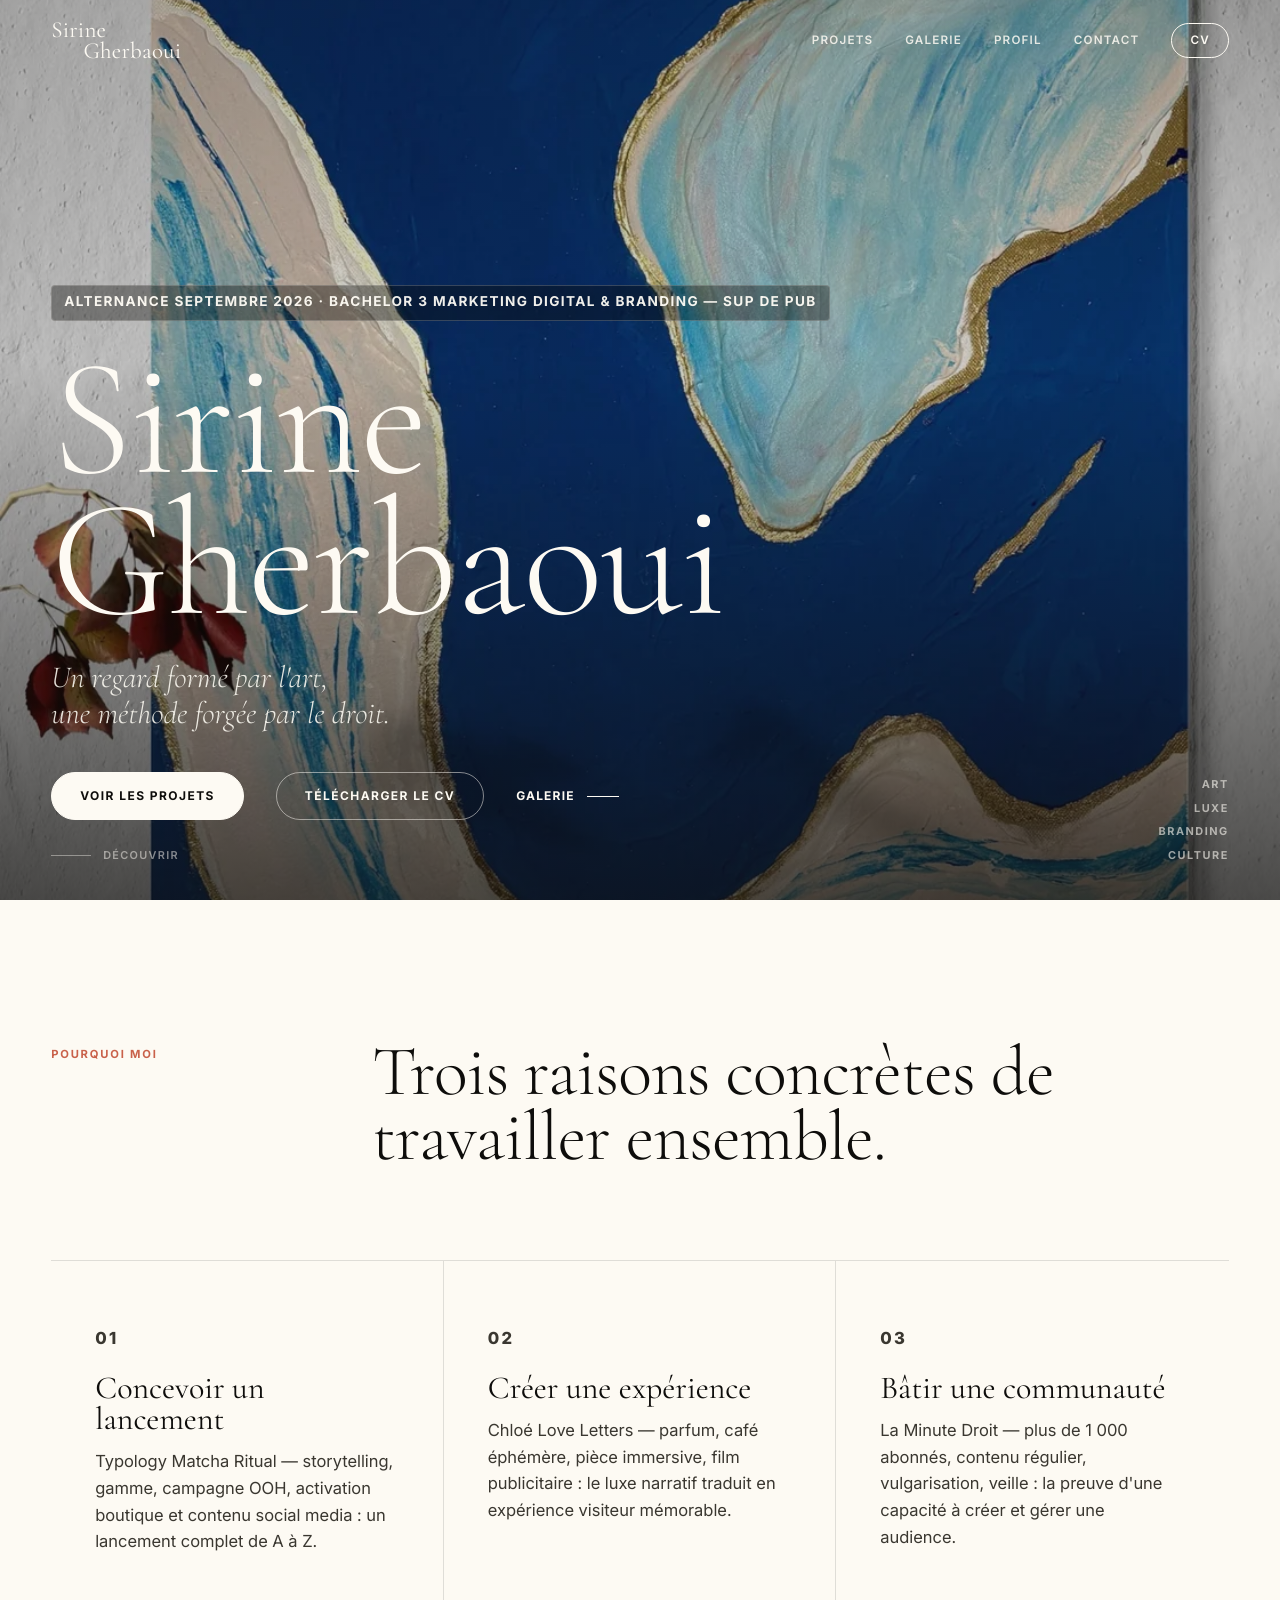
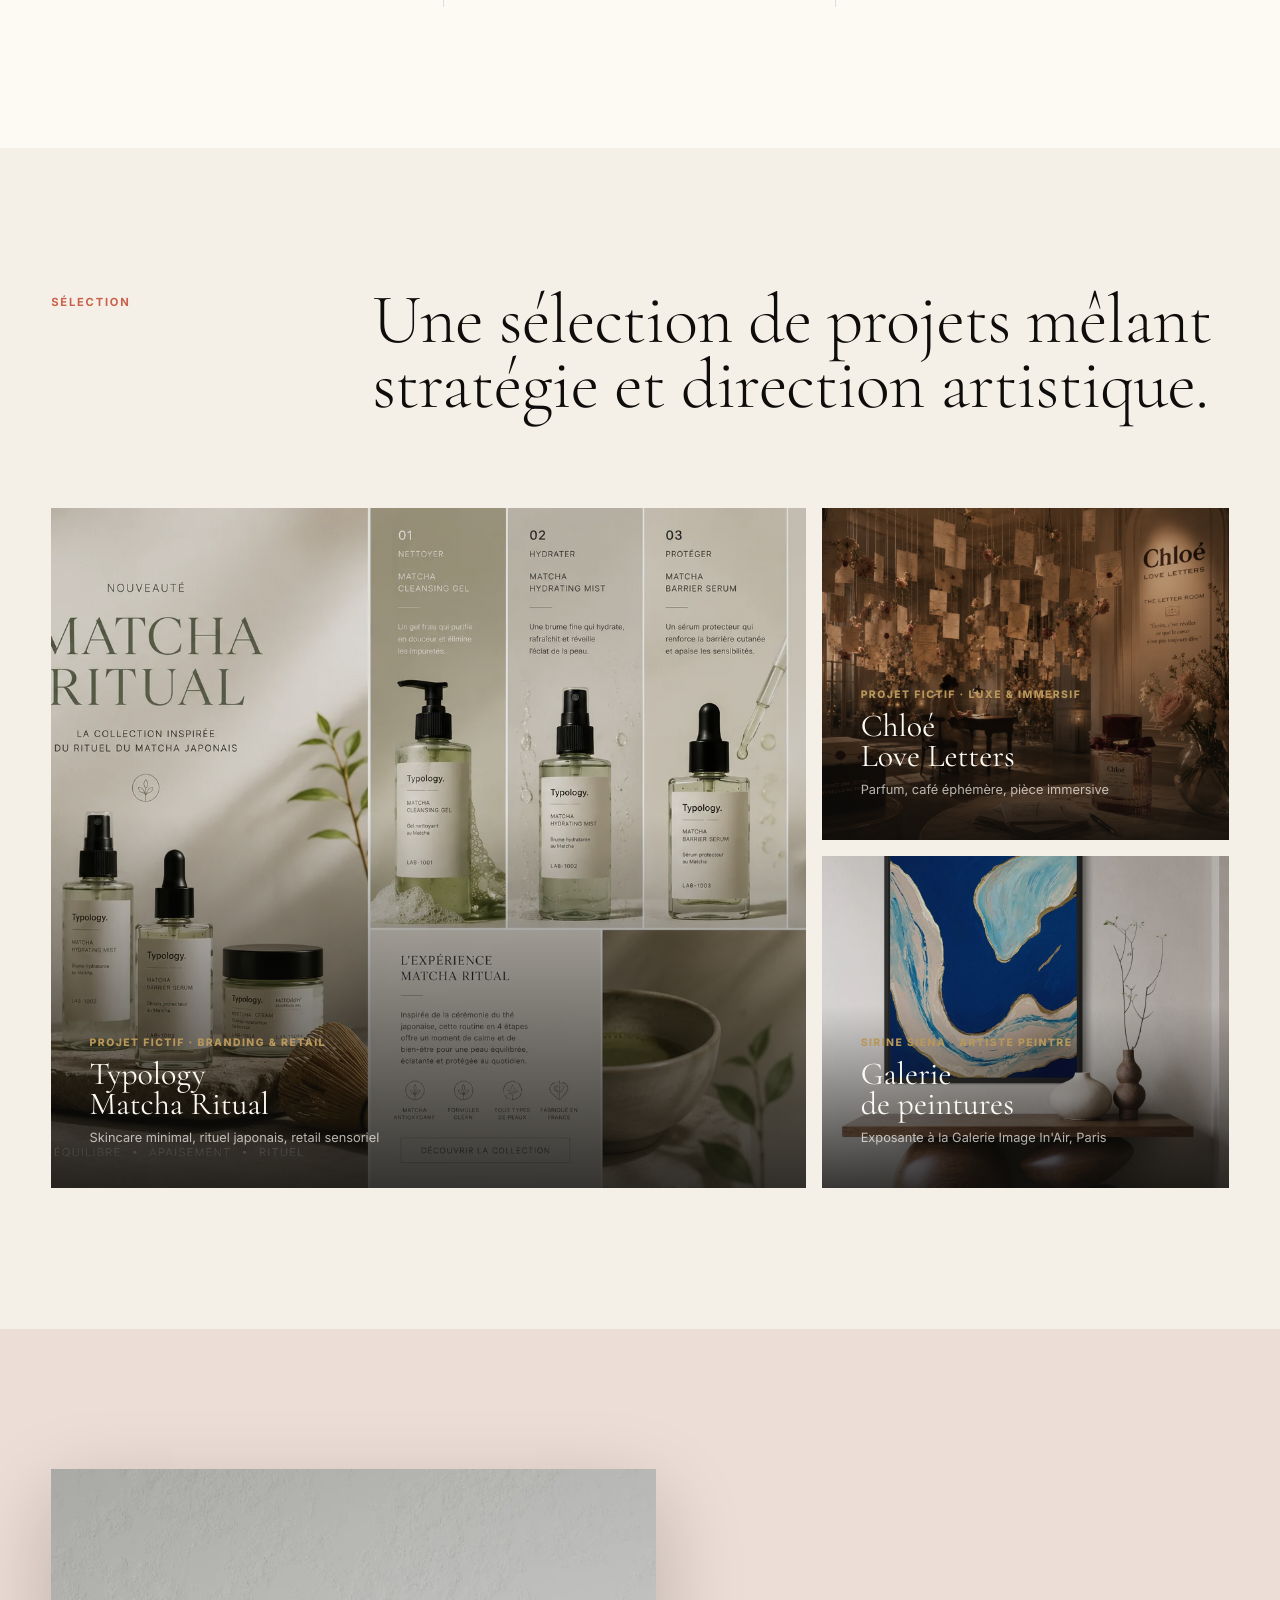
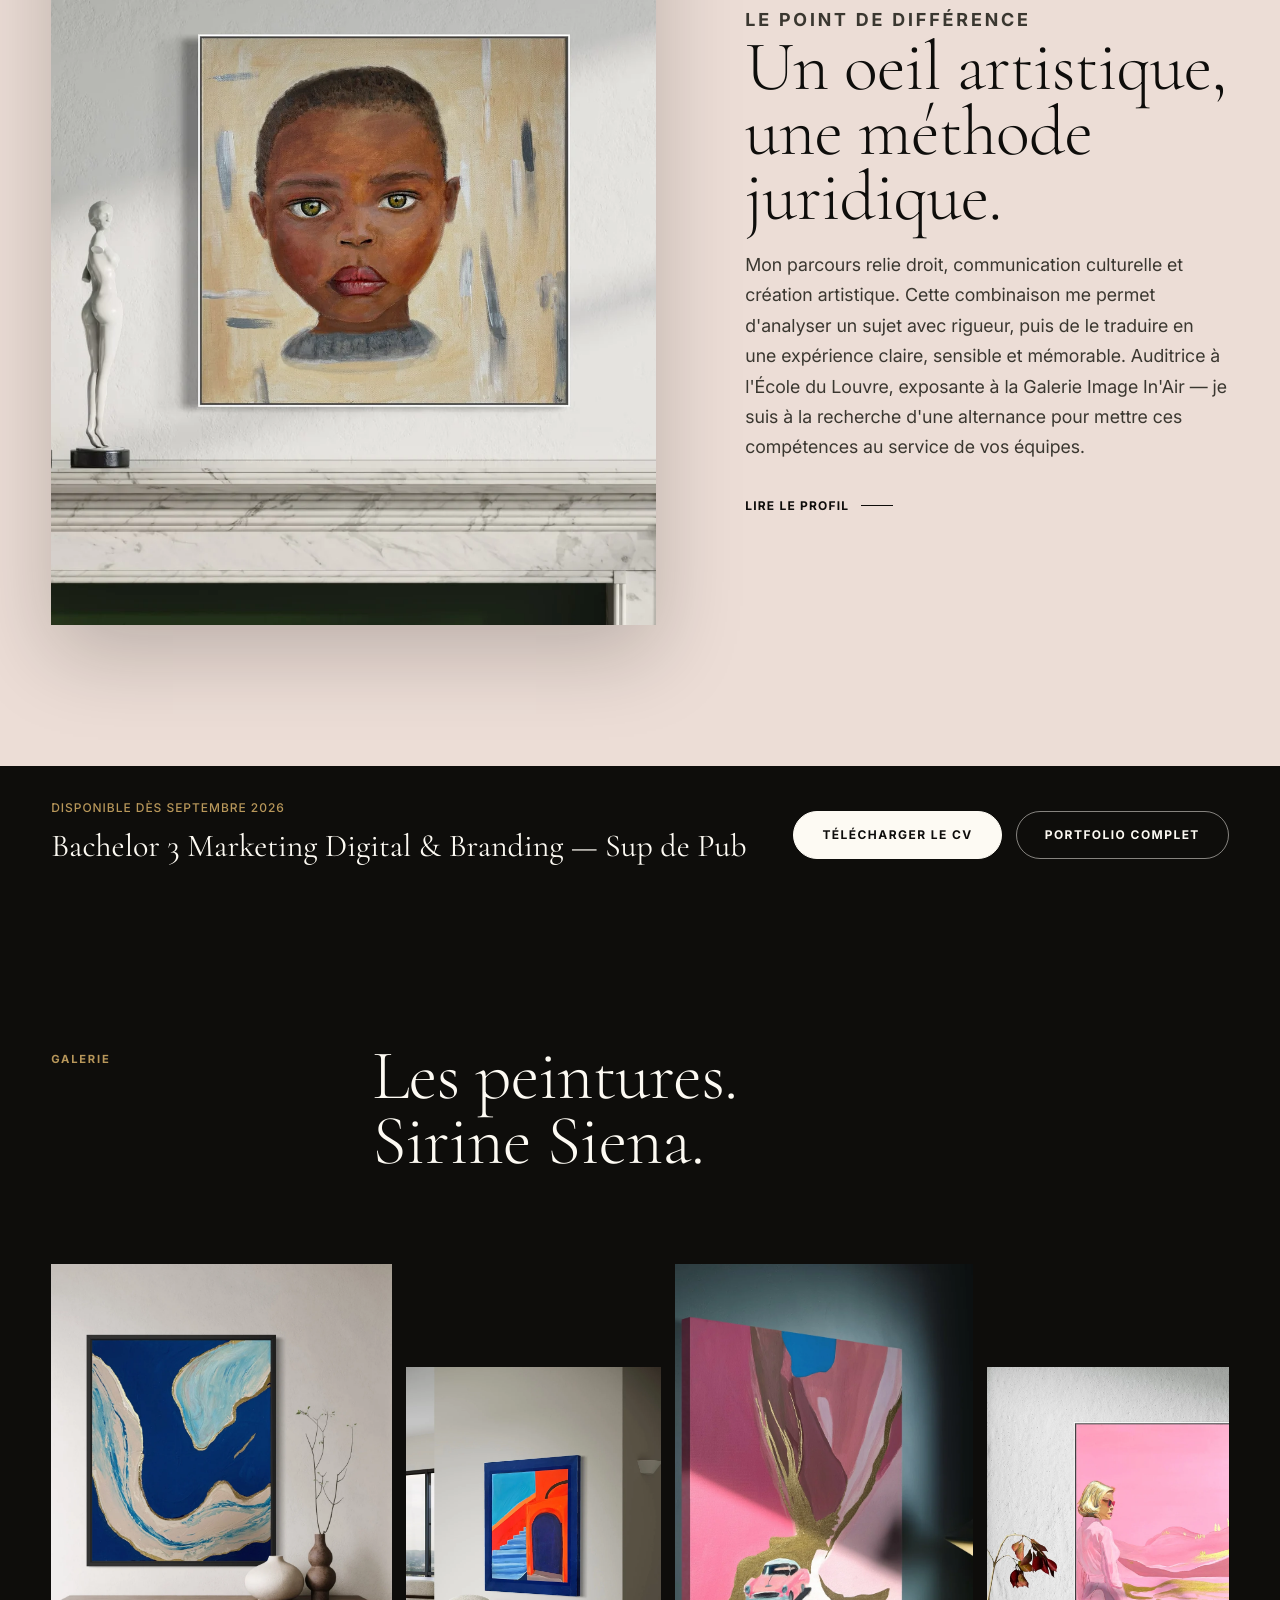
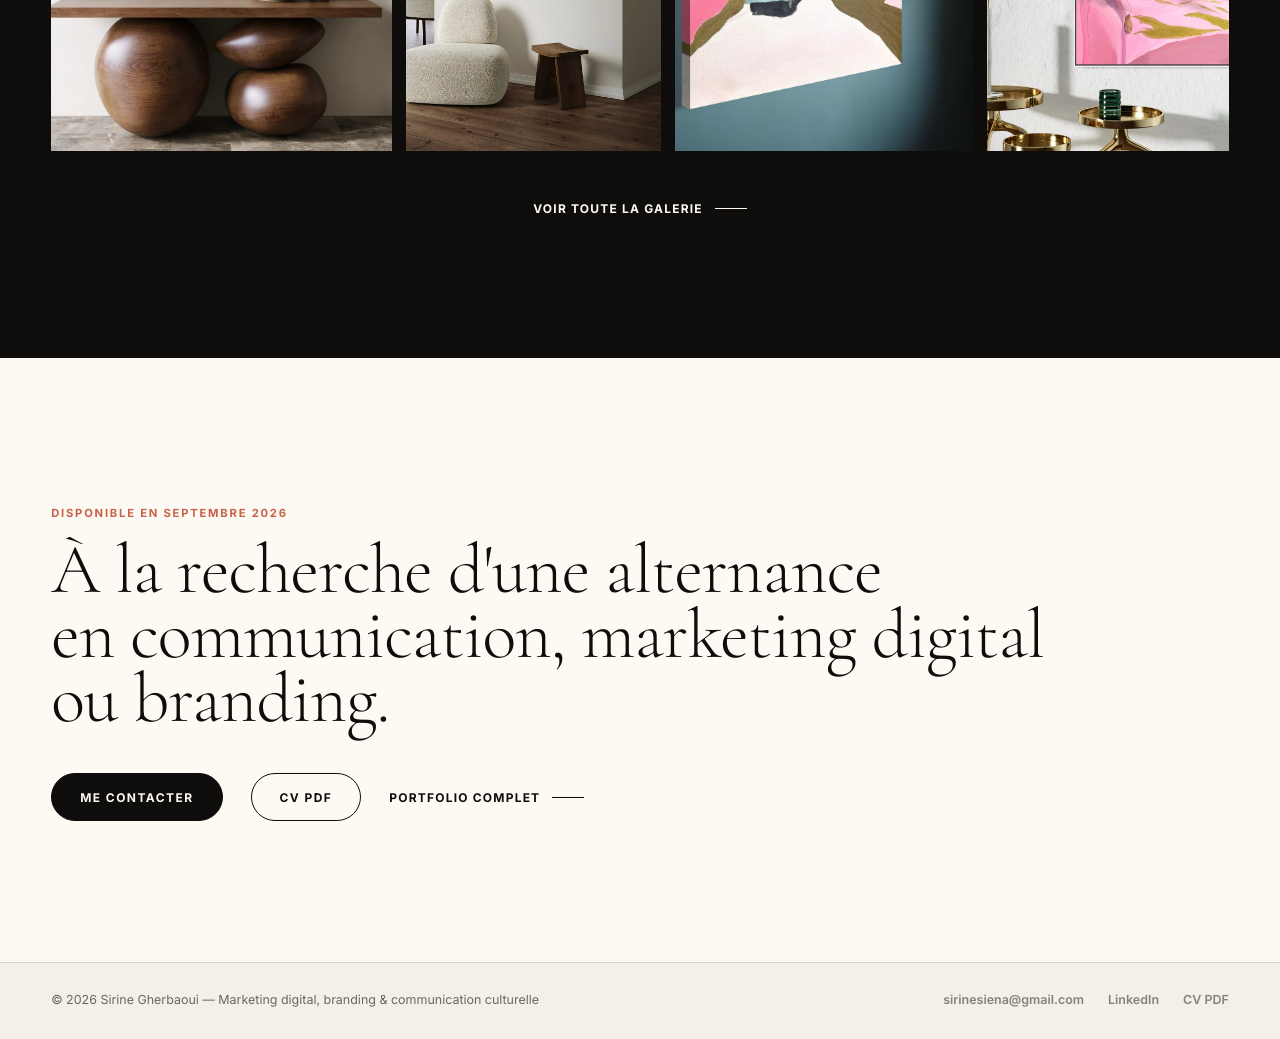
==== commit 9ccc1ecd: "Modifications" ====
--- a/index.html
+++ b/index.html
@@ -65,8 +65,7 @@
           <h1 style="margin-top: 12px;">Sirine<br>Gherbaoui</h1>
           <p class="hero-tagline">
             Un regard formé par l'art,<br>
-            une méthode forgée par le droit —<br>
-            pour créer avec ceux qui font le luxe.
+            une méthode forgée par le droit.
           </p>
           <div class="hero-actions">
             <a class="btn btn-light" href="projets.html">Voir les projets</a>
--- a/styles.css
+++ b/styles.css
@@ -855,9 +855,14 @@
 
 .artwork img {
   width: 100%;
-  max-height: 700px;
-  object-fit: cover;
+  height: auto;
+  max-height: 80vh;
+  object-fit: contain;
+  object-position: bottom left;
   transition: filter 400ms ease;
+}
+.artwork.reverse img {
+  object-position: bottom right;
 }
 .artwork:hover img { filter: none; }
 
@@ -1209,14 +1214,24 @@
   .art-rail a:nth-child(2) img,
   .art-rail a:nth-child(4) img { height: clamp(180px, 42vw, 340px); }
 
-  .image-duo, .image-trio { grid-template-columns: 1fr; }
+  .image-duo, .image-trio { grid-template-columns: 1fr; gap: 24px; }
+  .image-trio img, .social-grid img { min-height: auto; height: auto; aspect-ratio: auto; }
+
+  .case-visual img { min-height: auto; height: auto; aspect-ratio: auto; }
 
   .artwork, .artwork.reverse, .artwork.feature {
     grid-template-columns: 1fr;
+    gap: 24px;
   }
-  .artwork.reverse img { grid-column: auto; }
+  .artwork.reverse img { grid-column: auto; object-position: bottom center; }
   .artwork.reverse .artwork-info { grid-column: auto; grid-row: auto; }
-  .artwork img { max-height: none; aspect-ratio: 4/5; }
+  .artwork img { 
+    max-height: 80vh; 
+    aspect-ratio: auto; 
+    object-position: center; 
+    object-fit: contain; 
+    background: transparent;
+  }
 
   .skill-columns { grid-template-columns: 1fr; }
   .skill-block { border-right: none; border-bottom: 1px solid var(--line); }
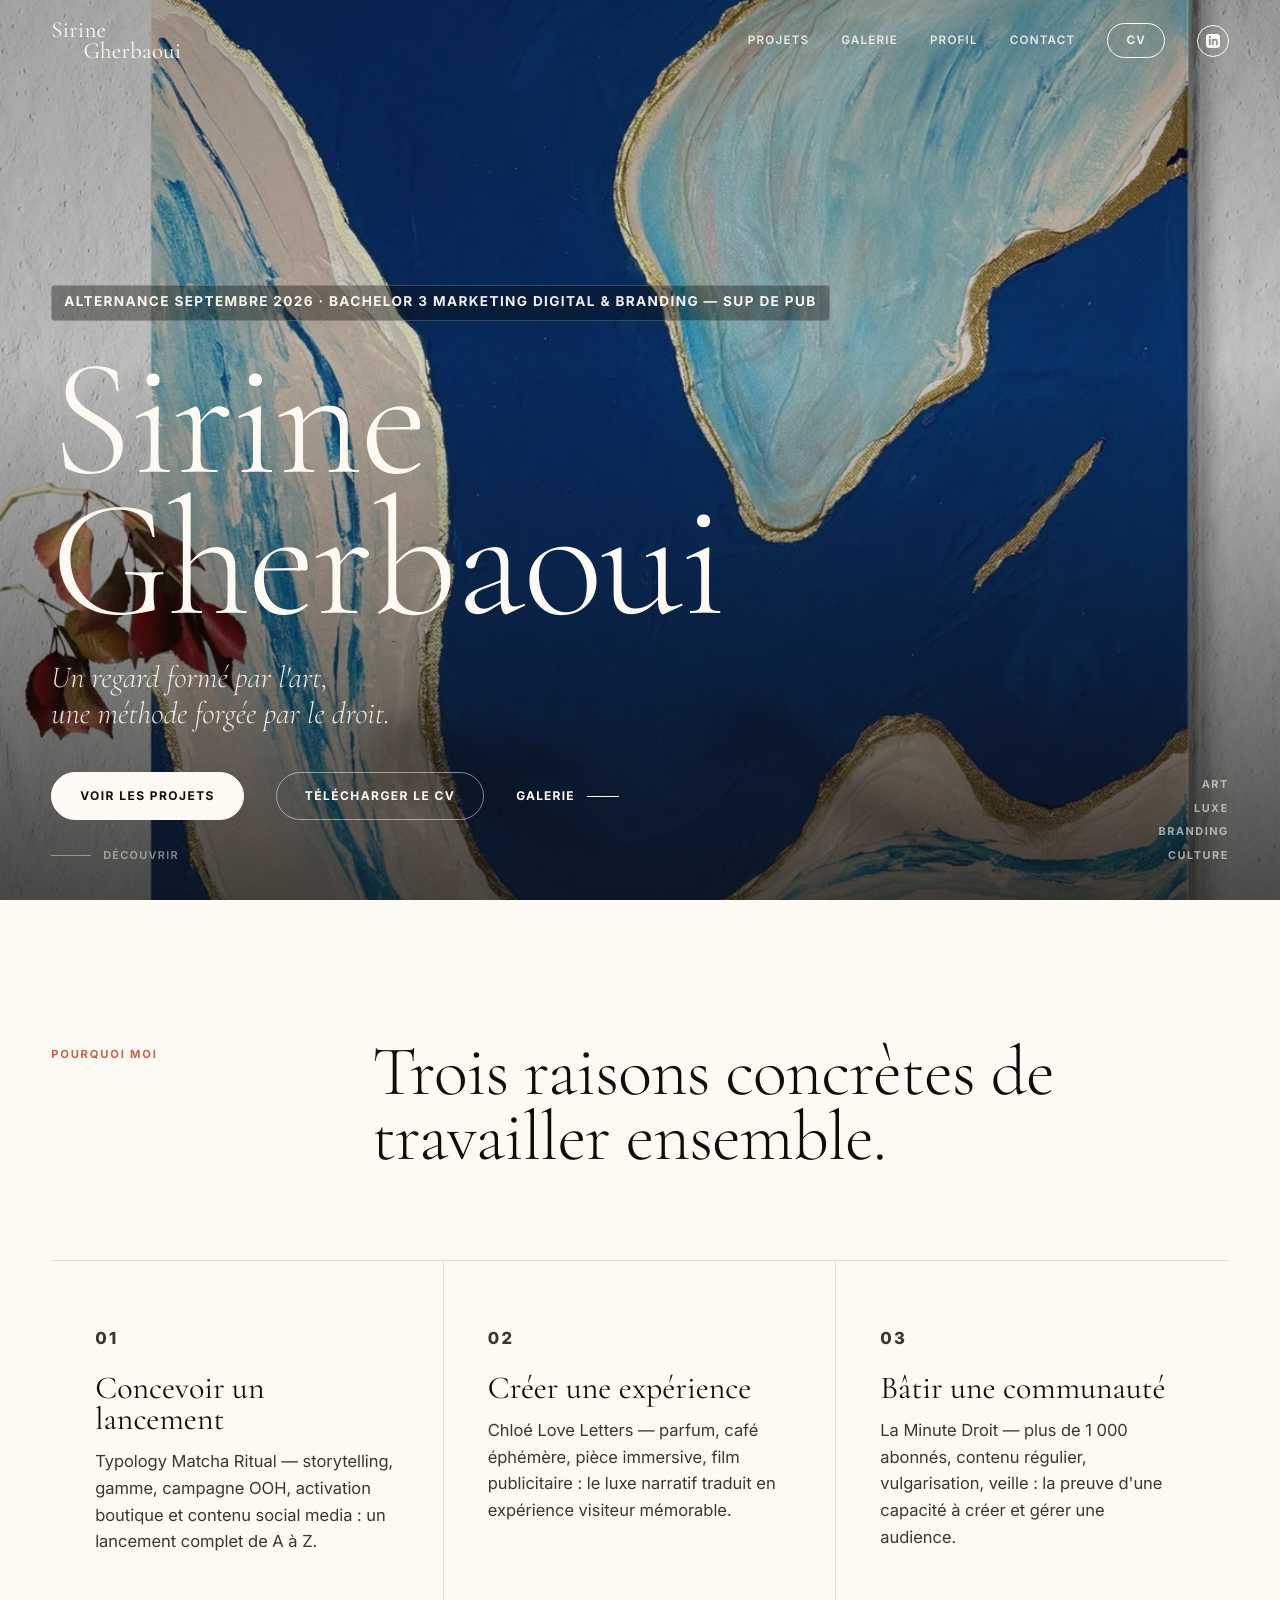
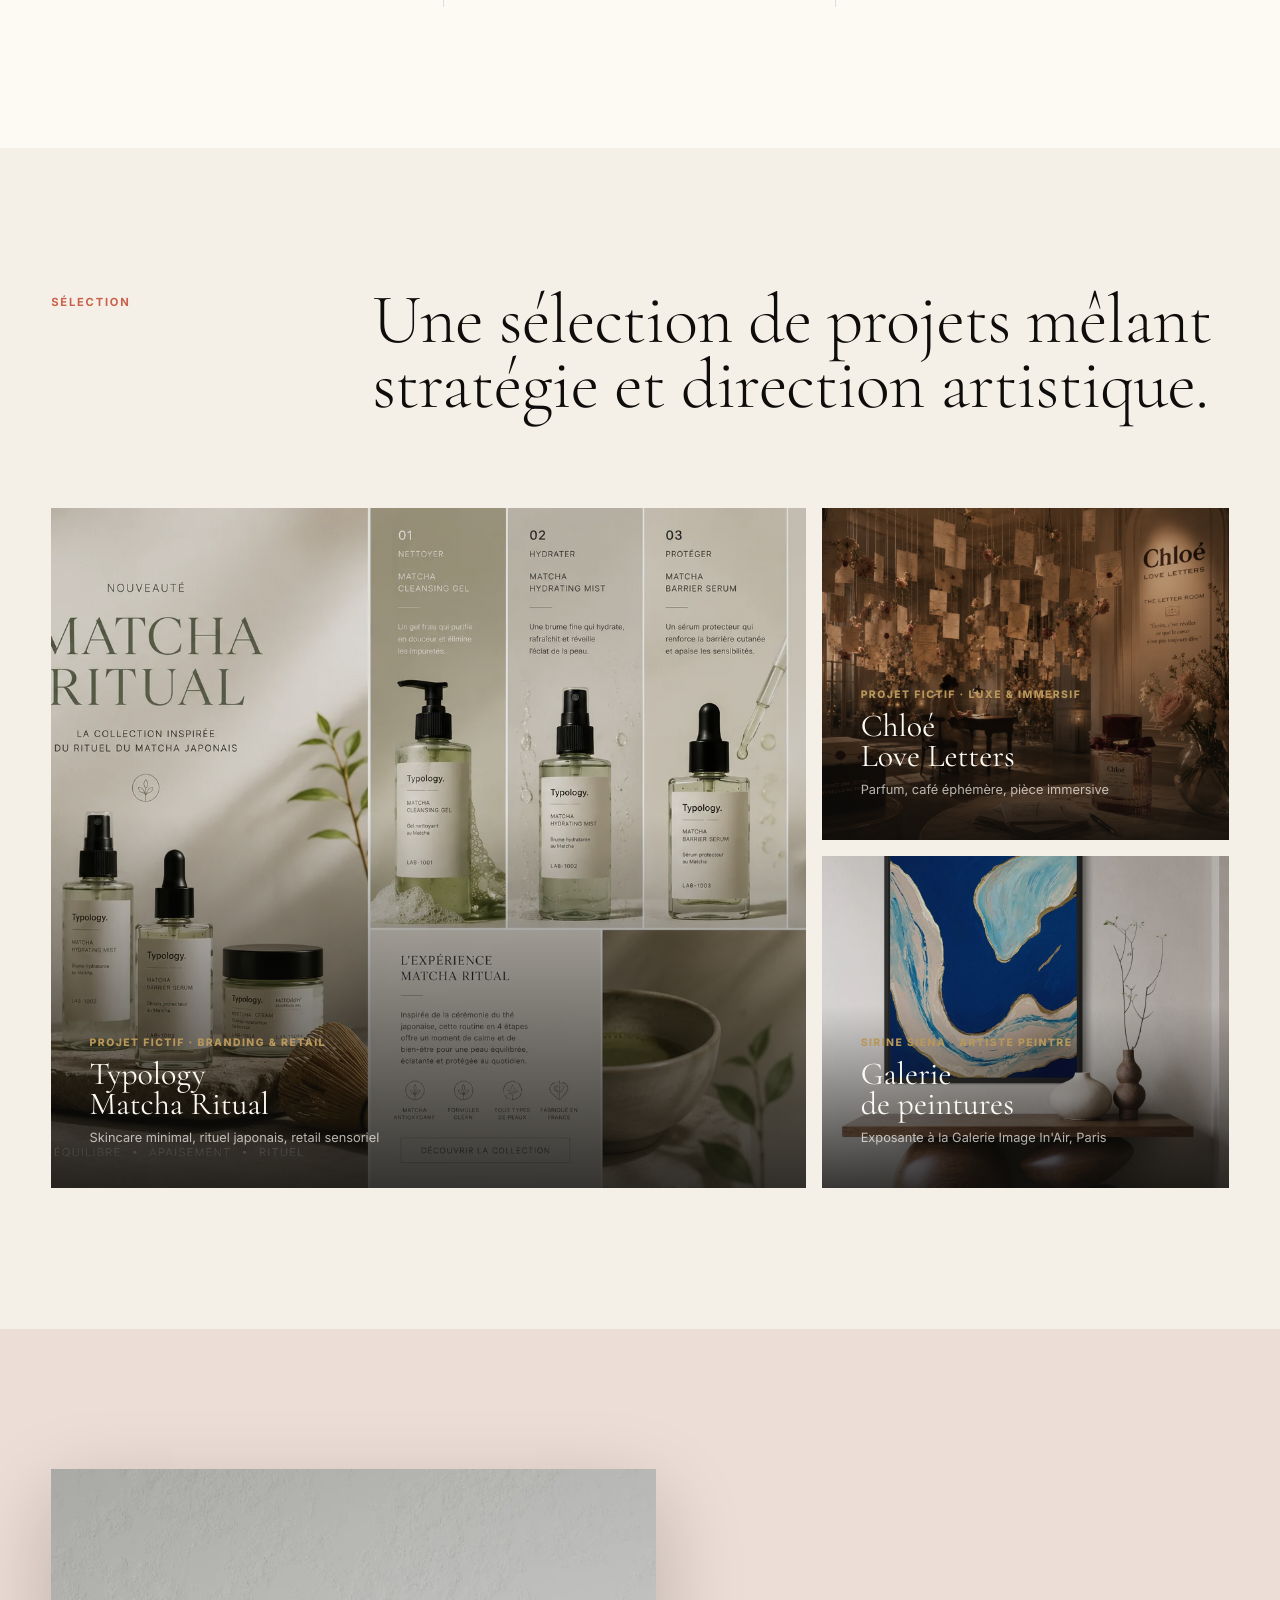
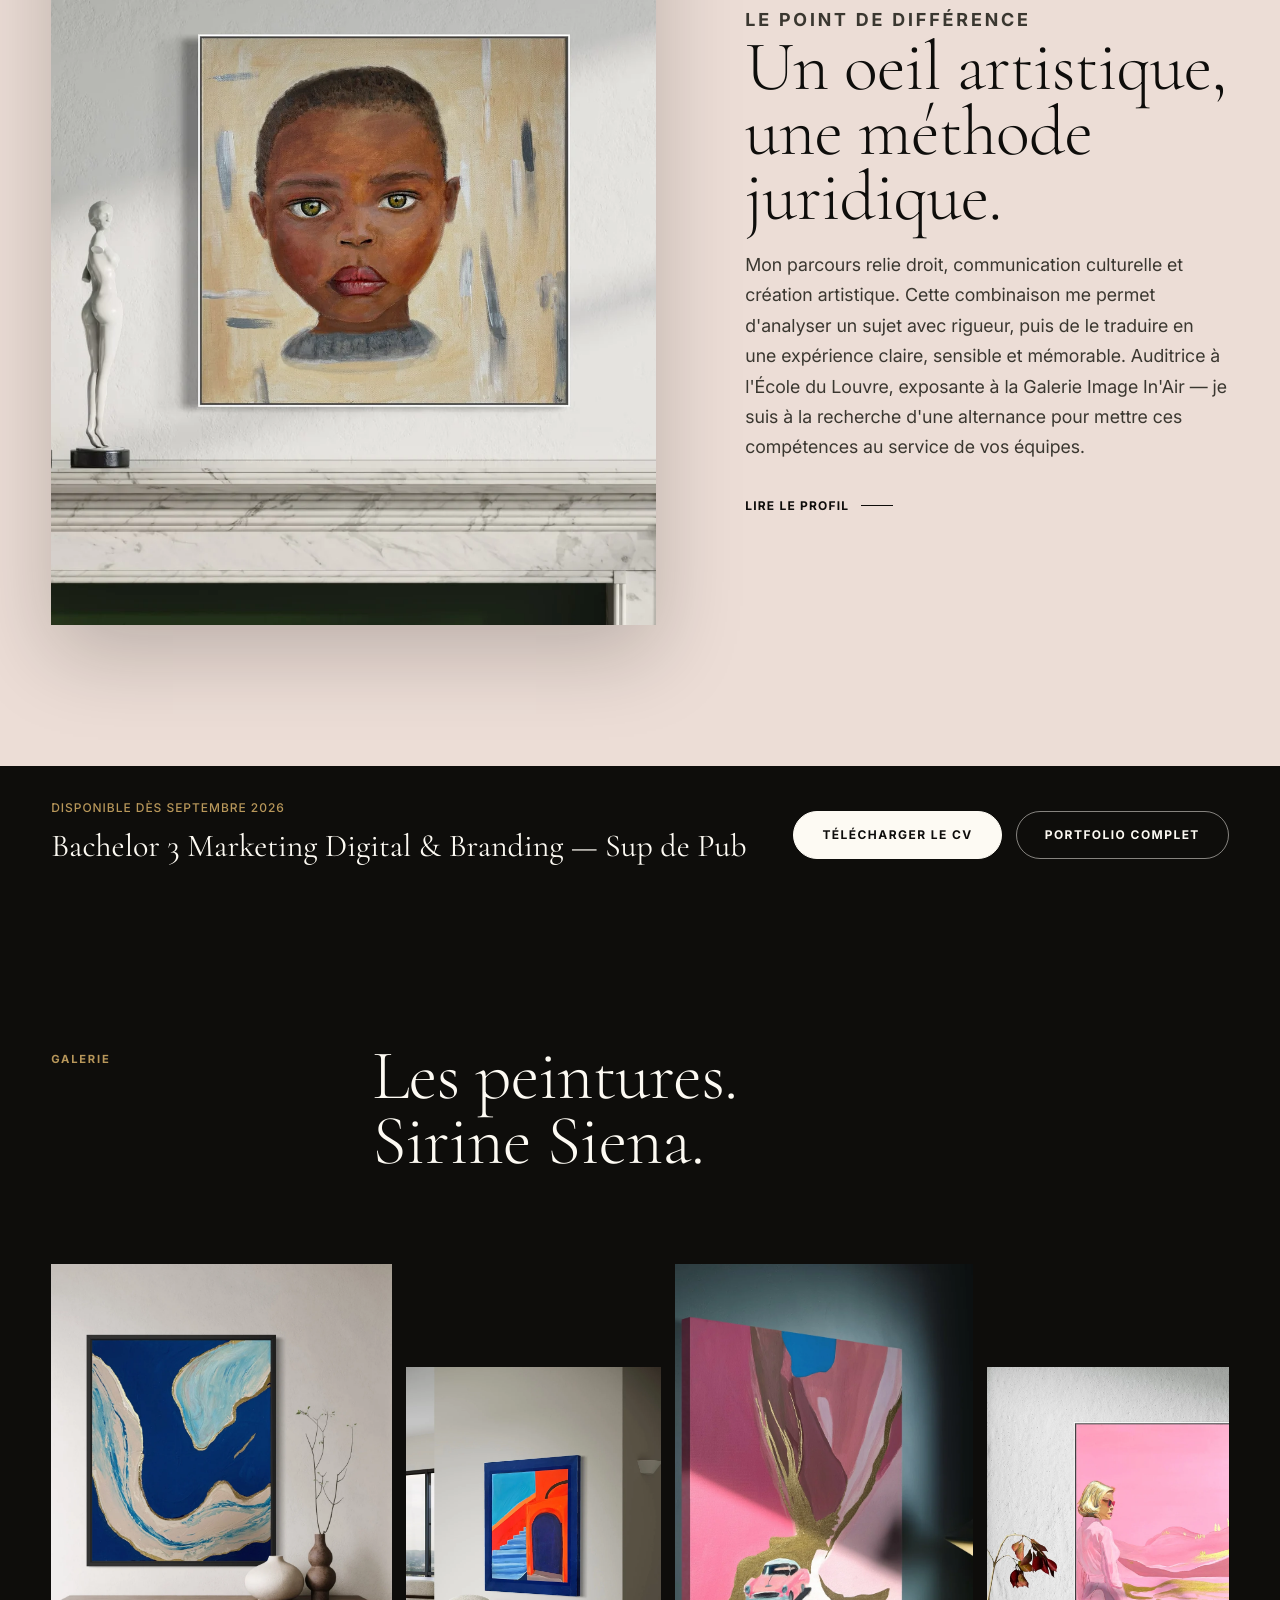
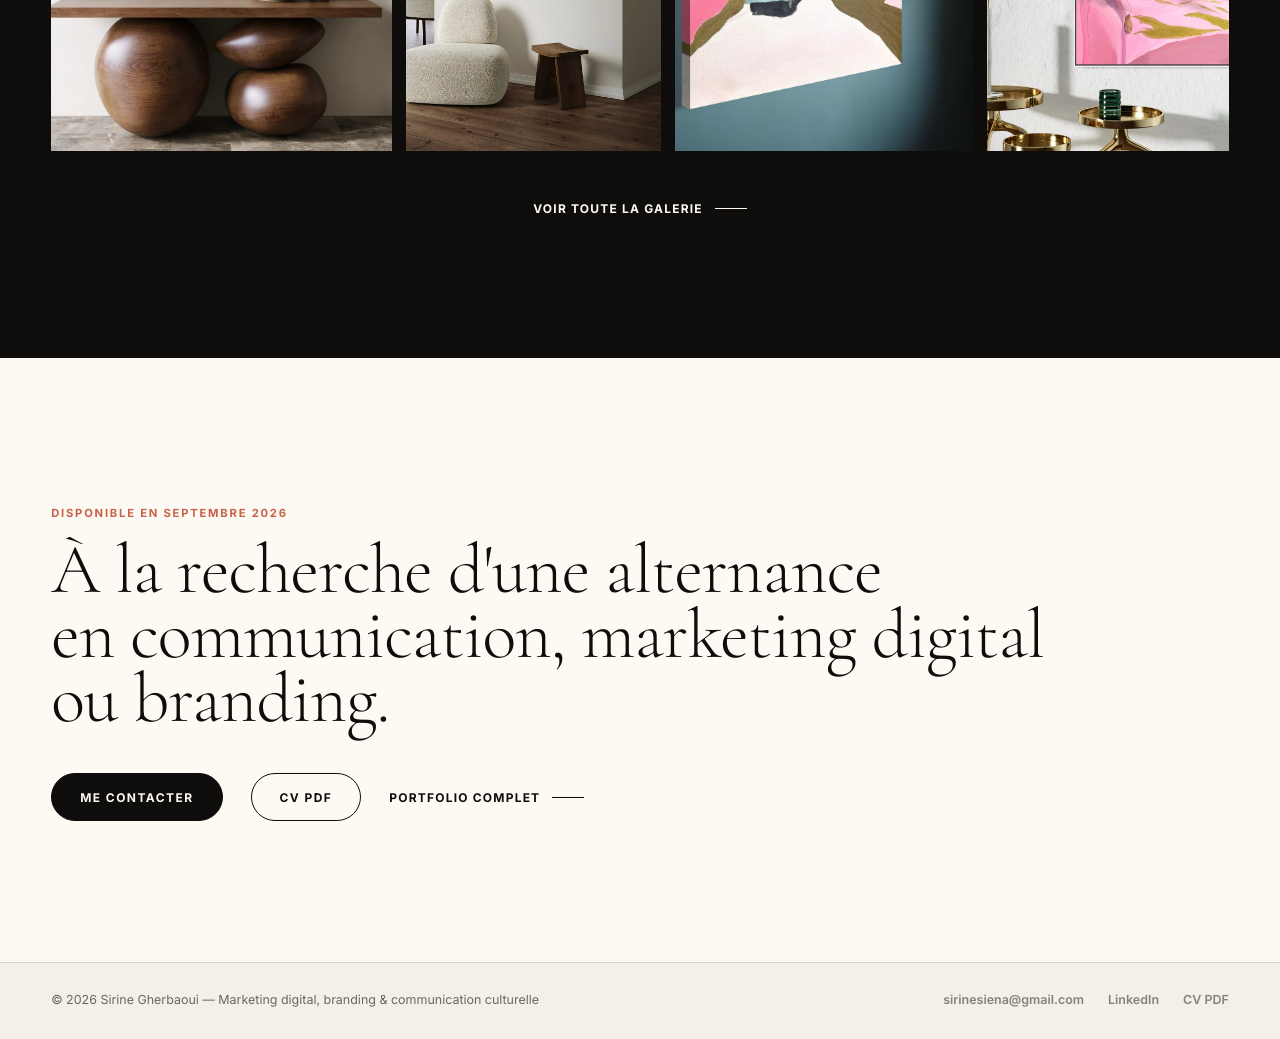
==== commit 13e54c90: "Modifications" ====
--- a/index.html
+++ b/index.html
@@ -44,6 +44,9 @@
         <a href="profil.html">Profil</a>
         <a href="contact.html">Contact</a>
         <a href="assets/documents/CV-SIRINE-GHERBAOUI-26.pdf" class="nav-cv" target="_blank" rel="noopener">CV</a>
+        <a href="https://www.linkedin.com/in/sirine-gherbaoui-715437168" class="nav-linkedin" target="_blank" rel="noopener" aria-label="LinkedIn">
+          <svg xmlns="http://www.w3.org/2000/svg" viewBox="0 0 24 24" width="14" height="14" fill="currentColor"><path d="M19 0h-14c-2.761 0-5 2.239-5 5v14c0 2.761 2.239 5 5 5h14c2.762 0 5-2.239 5-5v-14c0-2.761-2.238-5-5-5zm-11 19h-3v-11h3v11zm-1.5-12.268c-.966 0-1.75-.79-1.75-1.764s.784-1.764 1.75-1.764 1.75.79 1.75 1.764-.783 1.764-1.75 1.764zm13.5 12.268h-3v-5.604c0-3.368-4-3.113-4 0v5.604h-3v-11h3v1.765c1.396-2.586 7-2.777 7 2.476v6.759z"/></svg>
+        </a>
       </nav>
     </header>
 
--- a/styles.css
+++ b/styles.css
@@ -146,20 +146,32 @@
 .site-nav a[aria-current='page'] { opacity: 1; }
 
 /* CV bouton dans la nav */
-.nav-cv {
-  padding: 7px 18px !important;
+.nav-cv, .nav-linkedin {
   border: 1px solid currentColor;
   border-radius: 999px;
   opacity: 1 !important;
   transition: background 220ms, color 220ms !important;
 }
-.nav-cv::after { display: none !important; }
-.nav-cv:hover {
+.nav-cv {
+  padding: 7px 18px !important;
+}
+.nav-linkedin {
+  display: inline-flex;
+  align-items: center;
+  justify-content: center;
+  width: 32px;
+  height: 32px;
+  padding: 0 !important;
+}
+.nav-cv::after, .nav-linkedin::after { display: none !important; }
+.nav-cv:hover, .nav-linkedin:hover {
   background: var(--ink);
   color: var(--paper-2);
 }
 .site-header.dark-header .nav-cv:hover,
-.site-header[data-dark] .nav-cv:hover {
+.site-header[data-dark] .nav-cv:hover,
+.site-header.dark-header .nav-linkedin:hover,
+.site-header[data-dark] .nav-linkedin:hover {
   background: var(--paper-2);
   color: var(--ink);
 }
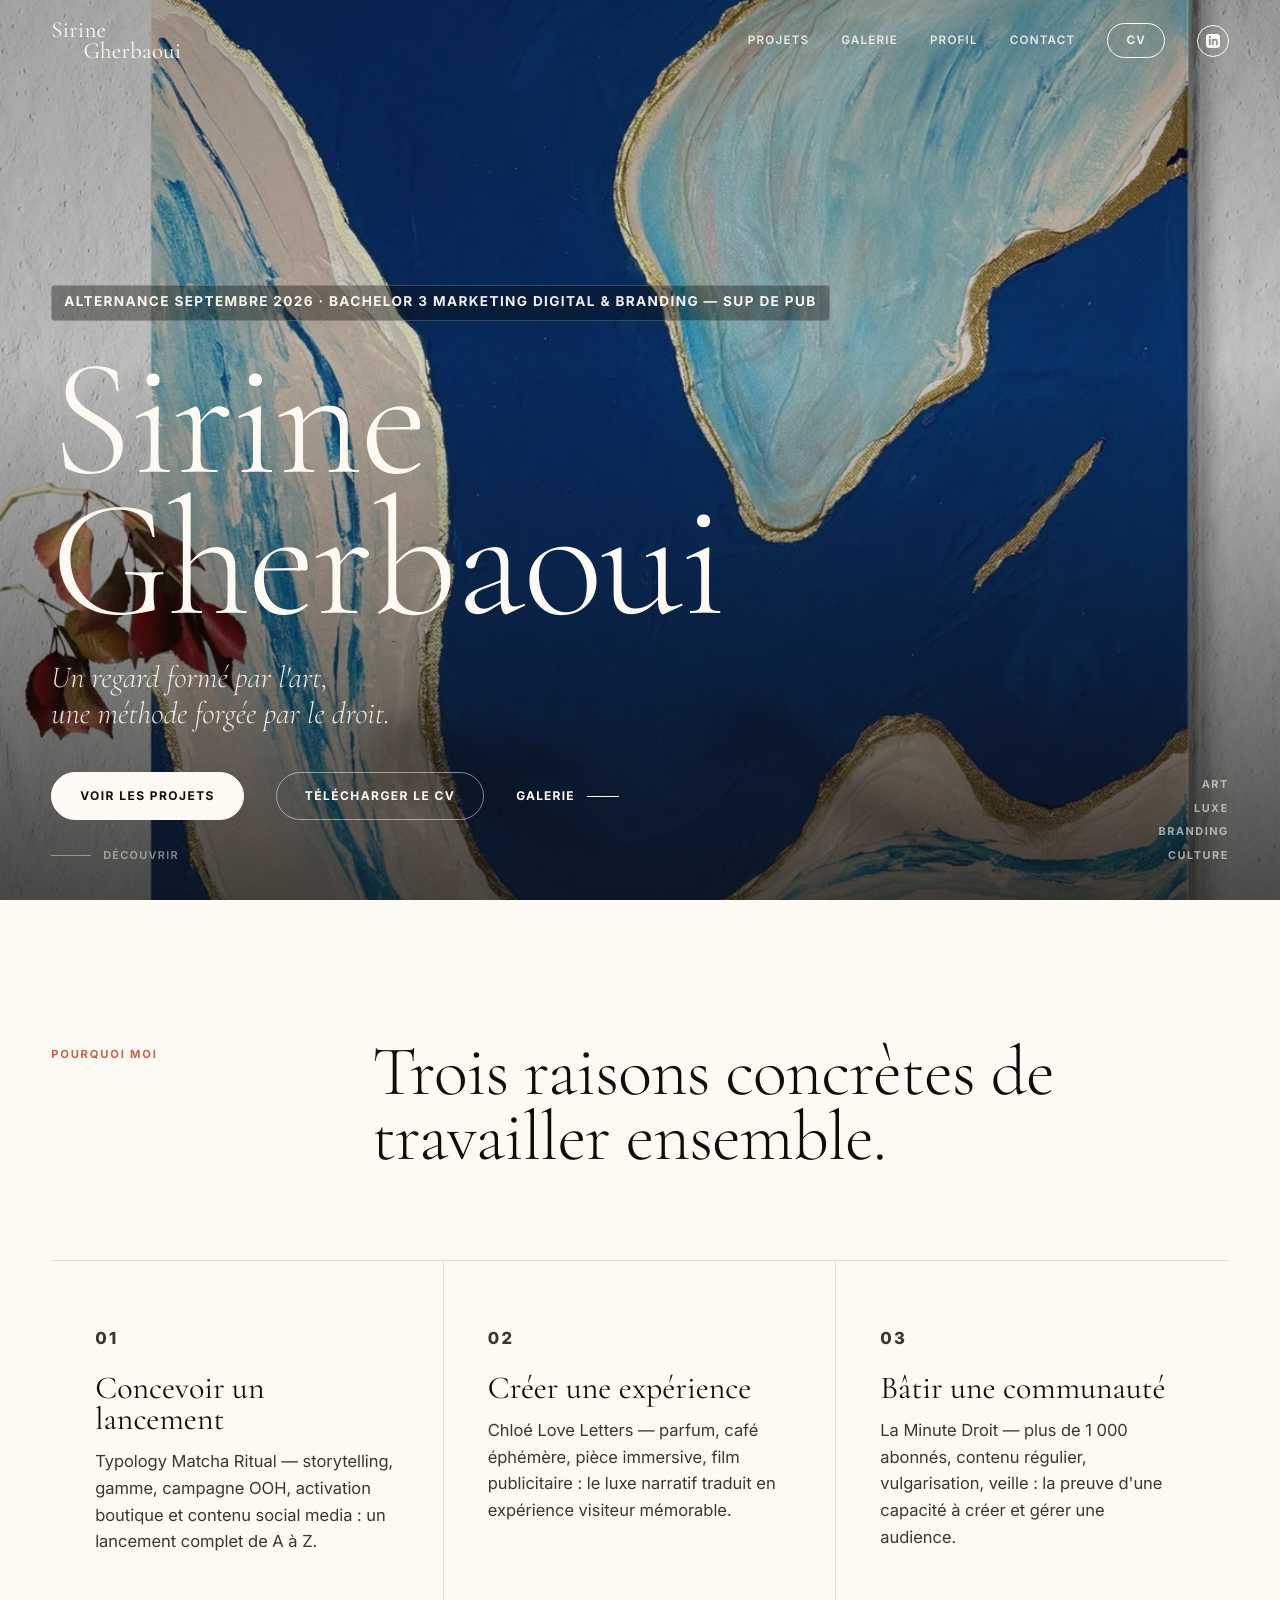
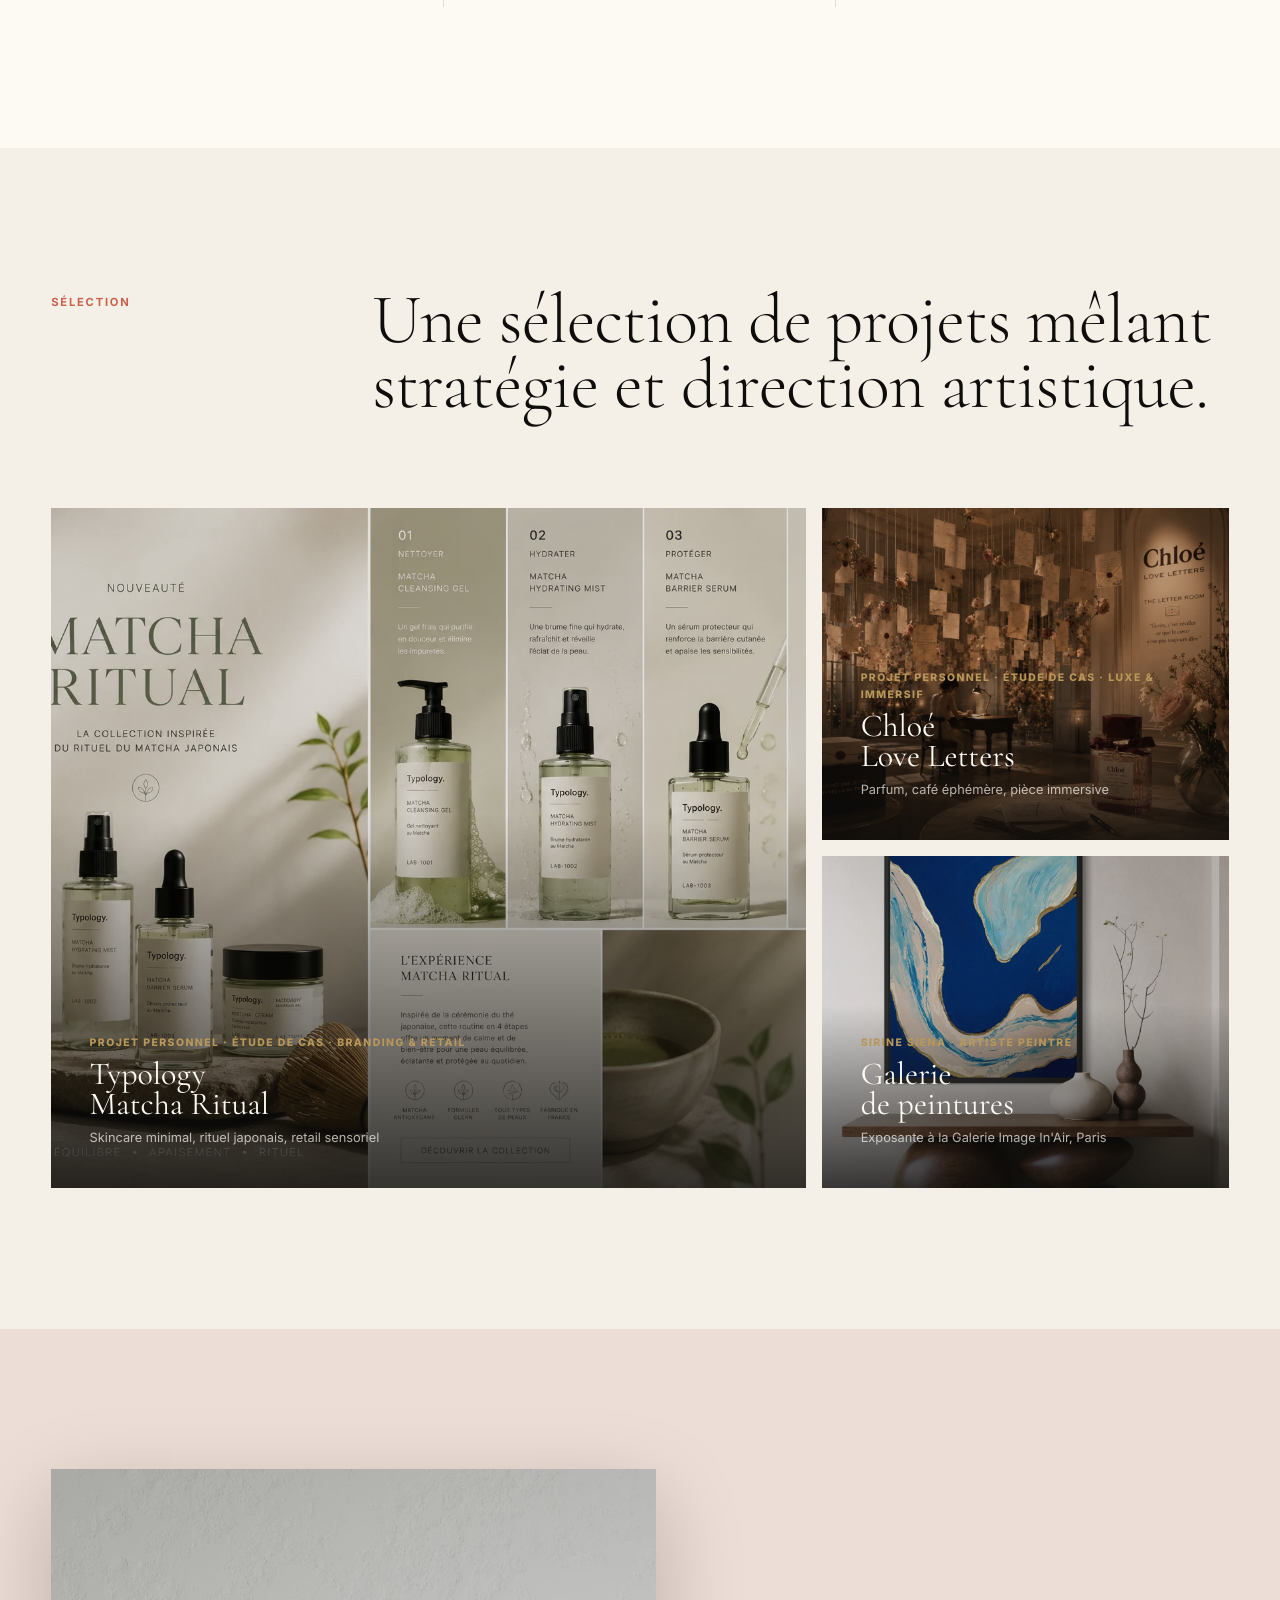
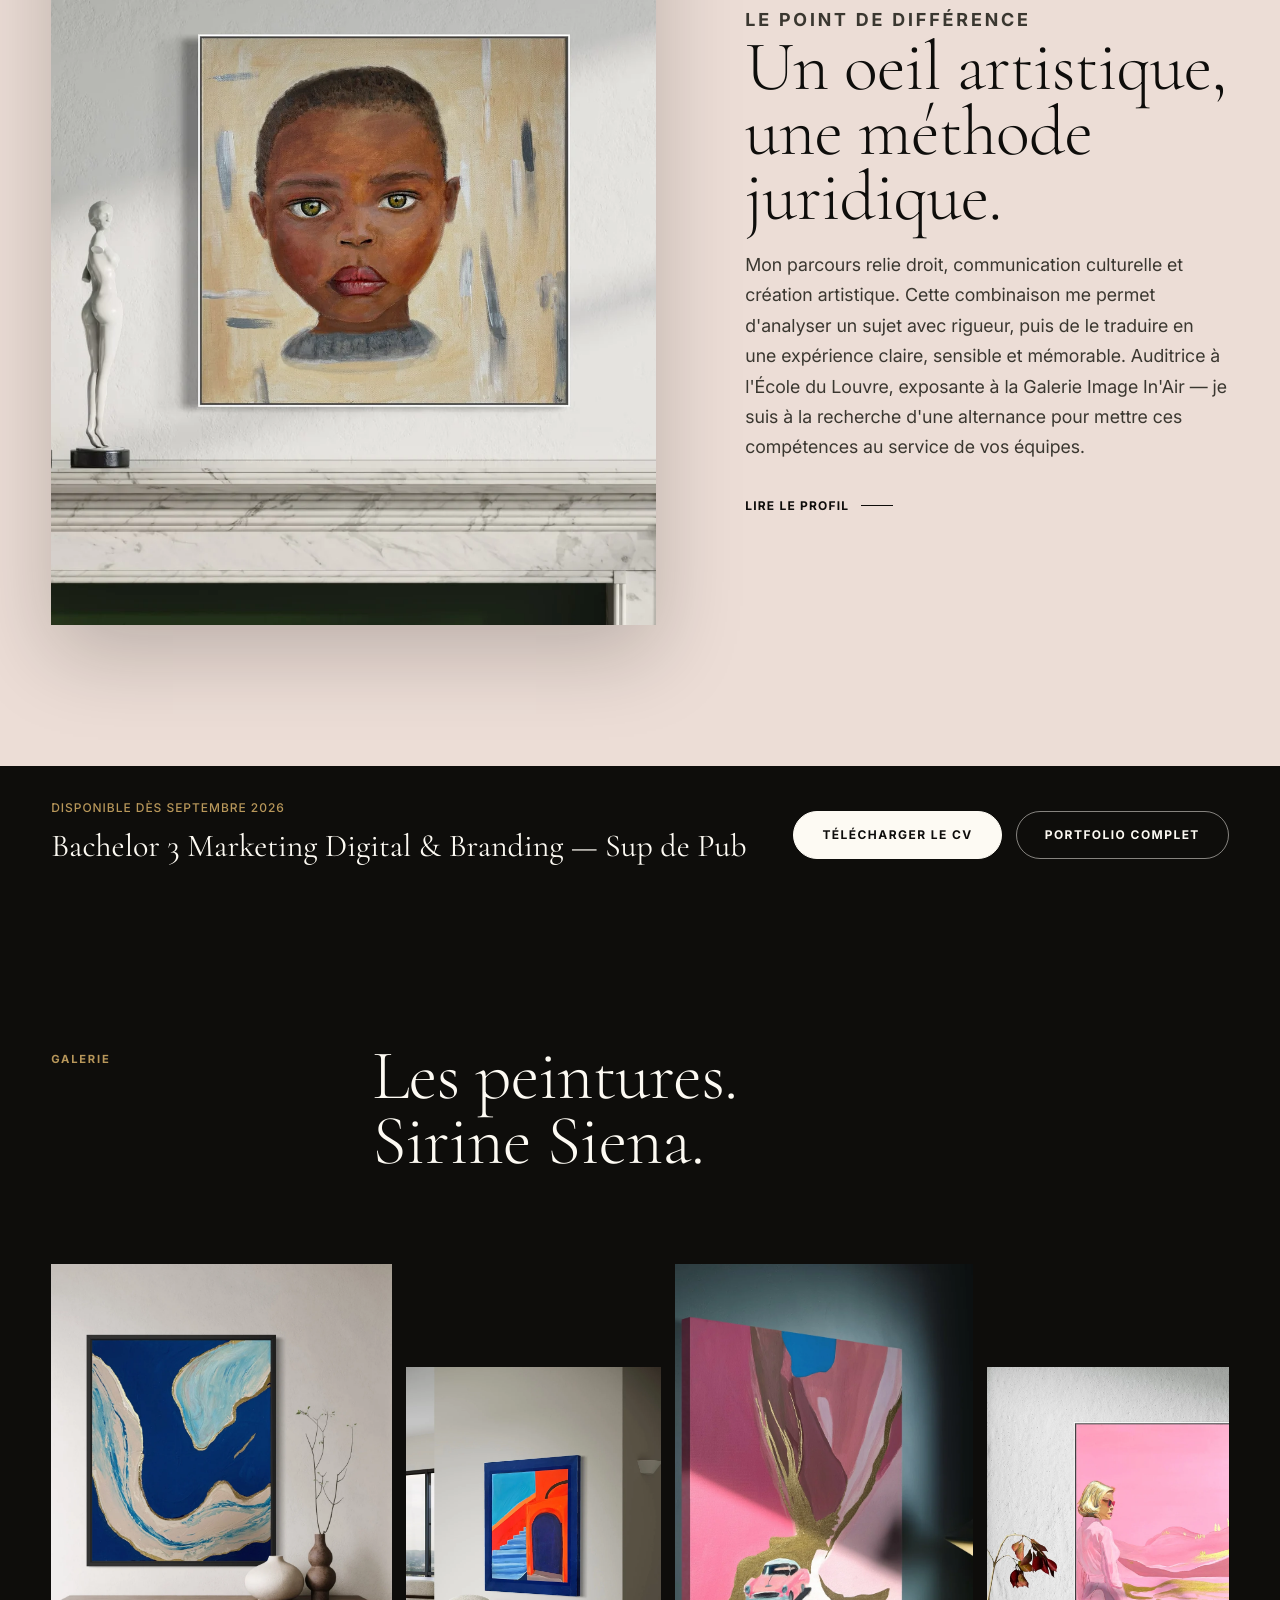
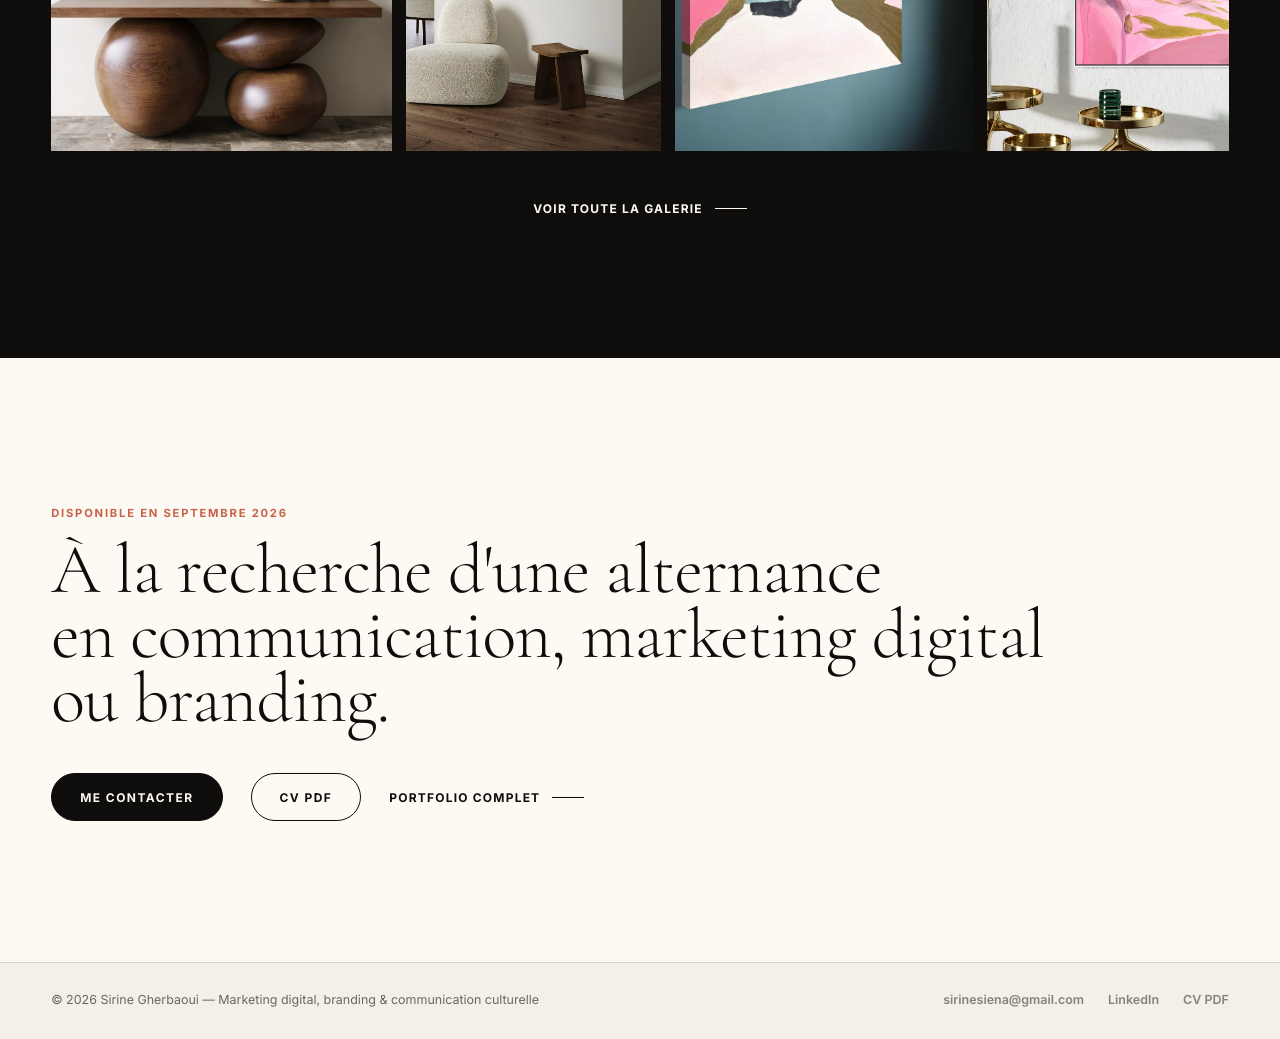
==== commit 72861c12: "Modifications après mail V1" ====
--- a/index.html
+++ b/index.html
@@ -12,7 +12,7 @@
     <meta property="og:title" content="Sirine Gherbaoui — Art, Branding &amp; Communication" />
     <meta
       property="og:description"
-      content="Un regard formé par l'art, une méthode forgée par le droit — pour créer avec ceux qui font le luxe."
+      content="Un regard formé par l'art, une méthode forgée par le droit."
     />
     <meta property="og:type" content="website" />
     <meta property="og:image" content="assets/images/painting-blue-desk.webp" />
@@ -126,7 +126,7 @@
               loading="lazy"
             />
             <div class="feature-card-info">
-              <p class="tag">Projet fictif · Branding &amp; Retail</p>
+              <p class="tag">Projet personnel · Étude de cas · Branding &amp; Retail</p>
               <h3>Typology<br>Matcha Ritual</h3>
               <span class="sub">Skincare minimal, rituel japonais, retail sensoriel</span>
             </div>
@@ -138,7 +138,7 @@
               loading="lazy"
             />
             <div class="feature-card-info">
-              <p class="tag">Projet fictif · Luxe &amp; Immersif</p>
+              <p class="tag">Projet personnel · Étude de cas · Luxe &amp; Immersif</p>
               <h3>Chloé<br>Love Letters</h3>
               <span class="sub">Parfum, café éphémère, pièce immersive</span>
             </div>
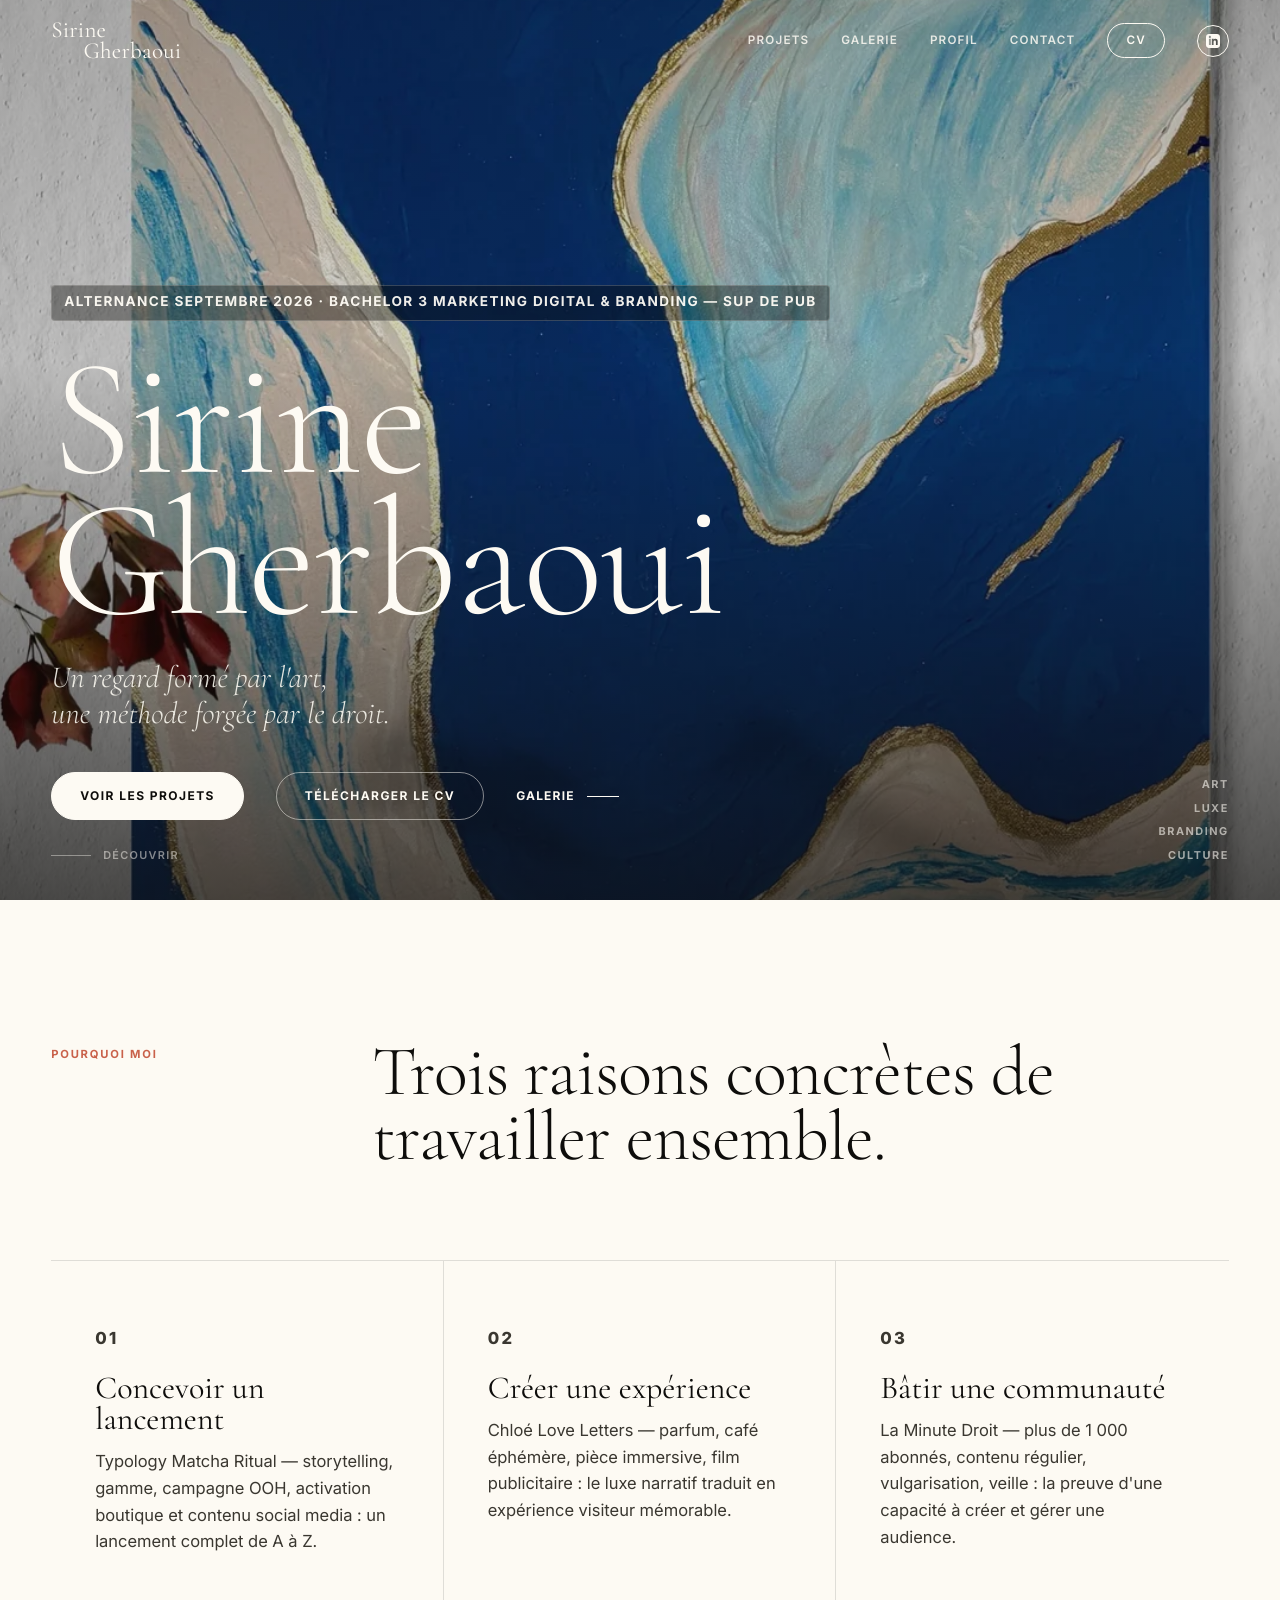
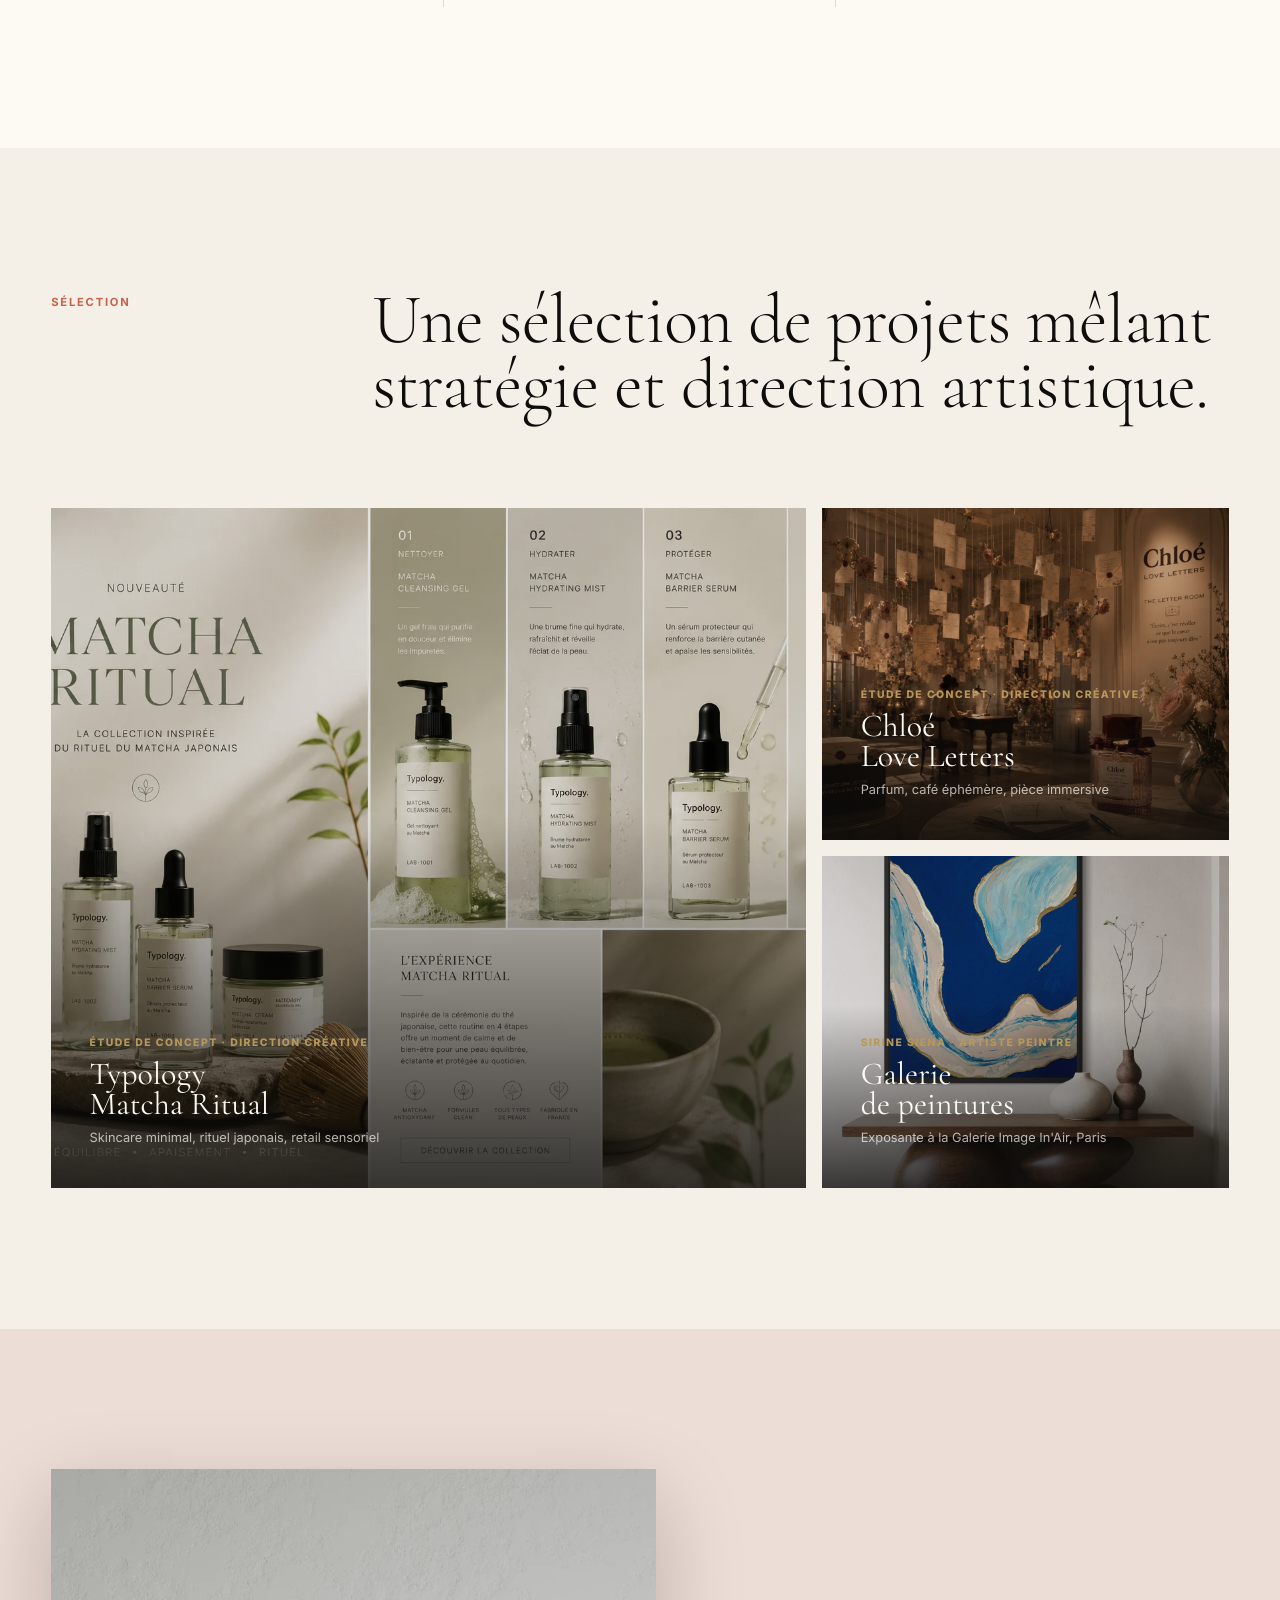
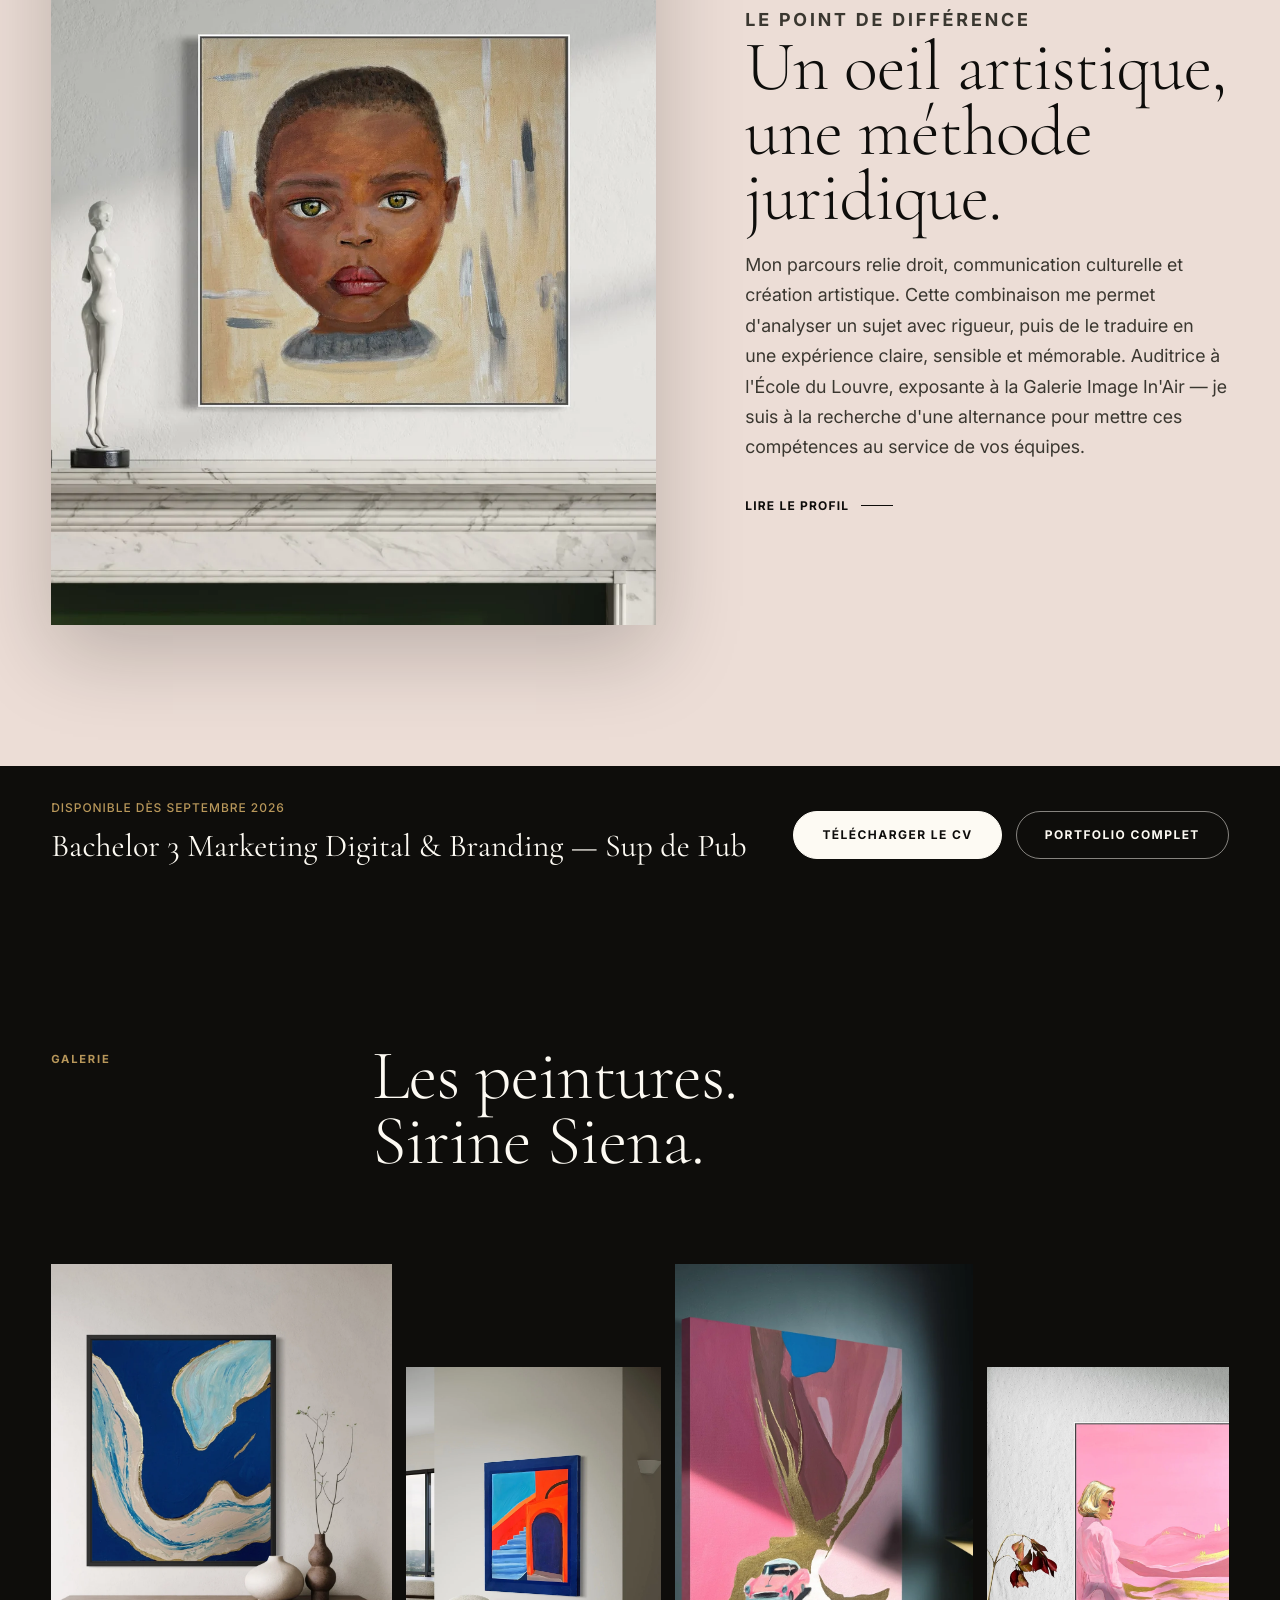
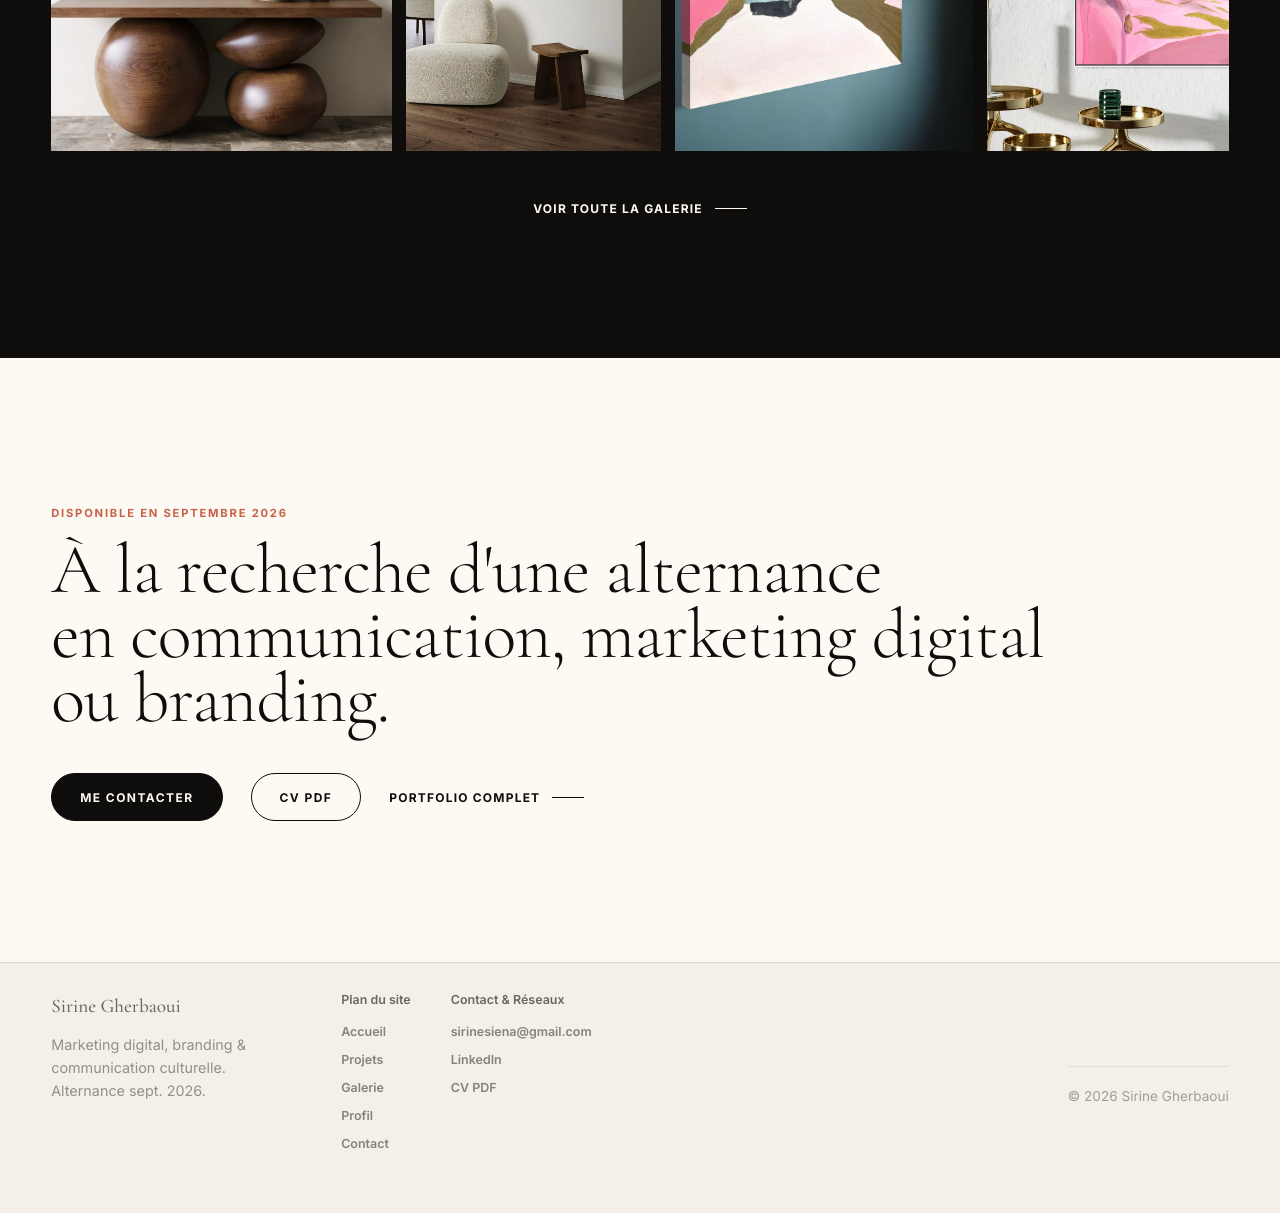
==== commit d0967efb: "Modifications après mail V1" ====
--- a/index.html
+++ b/index.html
@@ -16,6 +16,8 @@
     />
     <meta property="og:type" content="website" />
     <meta property="og:image" content="assets/images/painting-blue-desk.webp" />
+    <meta property="og:url" content="https://sirinegherbaoui.com/index.html" />
+    <link rel="canonical" href="https://sirinegherbaoui.com/index.html" />
     <link rel="preconnect" href="https://fonts.googleapis.com" />
     <link rel="preconnect" href="https://fonts.gstatic.com" crossorigin />
     <link
@@ -56,7 +58,7 @@
         <div class="hero-bg" aria-hidden="true">
           <img
             src="assets/images/painting-blue-desk.webp"
-            alt=""
+            alt="Peinture bureau bleu par Sirine Siena"
             width="1121"
             height="1400"
           />
@@ -124,9 +126,9 @@
               src="assets/images/typology-collection.webp"
               alt="Campagne Typology Matcha Ritual"
               loading="lazy"
-            />
+             width="1536" height="1024" />
             <div class="feature-card-info">
-              <p class="tag">Projet personnel · Étude de cas · Branding &amp; Retail</p>
+              <p class="tag">Étude de concept · Direction créative</p>
               <h3>Typology<br>Matcha Ritual</h3>
               <span class="sub">Skincare minimal, rituel japonais, retail sensoriel</span>
             </div>
@@ -136,9 +138,9 @@
               src="assets/images/chloe-letter-room.webp"
               alt="Expérience immersive Chloé Love Letters"
               loading="lazy"
-            />
+             width="1300" height="1040" />
             <div class="feature-card-info">
-              <p class="tag">Projet personnel · Étude de cas · Luxe &amp; Immersif</p>
+              <p class="tag">Étude de concept · Direction créative</p>
               <h3>Chloé<br>Love Letters</h3>
               <span class="sub">Parfum, café éphémère, pièce immersive</span>
             </div>
@@ -148,7 +150,7 @@
               src="assets/images/painting-blue-console.webp"
               alt="Shades of Blue par Sirine Siena"
               loading="lazy"
-            />
+             width="1200" height="1500" />
             <div class="feature-card-info">
               <p class="tag">Sirine Siena · Artiste peintre</p>
               <h3>Galerie<br>de peintures</h3>
@@ -165,7 +167,7 @@
             src="assets/images/painting-enfant-mantel.webp"
             alt="L'Enfant, peinture de Sirine Siena exposée sur cheminée"
             loading="lazy"
-          />
+           width="1300" height="1300" />
         </div>
         <div class="editorial-copy reveal delay-1">
           <p class="section-kicker">Le point de différence</p>
@@ -201,16 +203,16 @@
         </div>
         <div class="art-rail">
           <a href="galerie.html" class="reveal">
-            <img src="assets/images/painting-blue-console.webp" alt="Shades of Blue par Sirine Siena" loading="lazy" />
+            <img src="assets/images/painting-blue-console.webp" alt="Shades of Blue par Sirine Siena" loading="lazy"  width="1200" height="1500" />
           </a>
           <a href="galerie.html" class="reveal delay-1">
-            <img src="assets/images/painting-door-chair.webp" alt="The Door par Sirine Siena" loading="lazy" />
+            <img src="assets/images/painting-door-chair.webp" alt="The Door par Sirine Siena" loading="lazy"  width="1200" height="1500" />
           </a>
           <a href="galerie.html" class="reveal delay-2">
-            <img src="assets/images/painting-retro-dark.webp" alt="Retro Desert par Sirine Siena" loading="lazy" />
+            <img src="assets/images/painting-retro-dark.webp" alt="Retro Desert par Sirine Siena" loading="lazy"  width="1120" height="1400" />
           </a>
           <a href="galerie.html" class="reveal delay-3">
-            <img src="assets/images/painting-pink-landscape-room.webp" alt="Peinture rose par Sirine Siena" loading="lazy" />
+            <img src="assets/images/painting-pink-landscape-room.webp" alt="Peinture rose par Sirine Siena" loading="lazy"  width="1400" height="1400" />
           </a>
         </div>
         <div class="art-rail-cta">
@@ -236,12 +238,31 @@
 
     <!-- ══ FOOTER ═══════════════════════════════════════════ -->
     <footer class="site-footer">
-      <p>© 2026 Sirine Gherbaoui — Marketing digital, branding &amp; communication culturelle</p>
-      <nav class="footer-links" aria-label="Liens footer">
-        <a href="mailto:sirinesiena@gmail.com">sirinesiena@gmail.com</a>
-        <a href="https://www.linkedin.com/in/sirine-gherbaoui-715437168" target="_blank" rel="noopener">LinkedIn</a>
-        <a href="assets/documents/CV-SIRINE-GHERBAOUI-26.pdf" target="_blank" rel="noopener">CV PDF</a>
-      </nav>
+      <div style="display: flex; gap: 40px; margin-bottom: 30px; flex-wrap: wrap; justify-content: space-between;">
+        <div style="flex: 1; min-width: 200px;">
+          <h4 style="margin-bottom: 12px; font-family: var(--display); font-size: 1.2rem; font-weight: 500;">Sirine Gherbaoui</h4>
+          <p style="opacity: 0.7; font-size: 0.9rem; max-width: 250px;">Marketing digital, branding &amp; communication culturelle. Alternance sept. 2026.</p>
+        </div>
+        <div style="display: flex; gap: 40px; flex-wrap: wrap;">
+          <nav aria-label="Plan du site" style="display: flex; flex-direction: column; gap: 8px;">
+            <strong style="margin-bottom: 4px; font-weight: 600;">Plan du site</strong>
+            <a href="index.html">Accueil</a>
+            <a href="projets.html">Projets</a>
+            <a href="galerie.html">Galerie</a>
+            <a href="profil.html">Profil</a>
+            <a href="contact.html">Contact</a>
+          </nav>
+          <nav aria-label="Réseaux et documents" style="display: flex; flex-direction: column; gap: 8px;">
+            <strong style="margin-bottom: 4px; font-weight: 600;">Contact &amp; Réseaux</strong>
+            <a href="mailto:sirinesiena@gmail.com">sirinesiena@gmail.com</a>
+            <a href="https://www.linkedin.com/in/sirine-gherbaoui-715437168" target="_blank" rel="noopener">LinkedIn</a>
+            <a href="assets/documents/CV-SIRINE-GHERBAOUI-26.pdf" target="_blank" rel="noopener">CV PDF</a>
+          </nav>
+        </div>
+      </div>
+      <div style="border-top: 1px solid var(--line); padding-top: 20px; font-size: 0.85rem; opacity: 0.6;">
+        <p>© 2026 Sirine Gherbaoui</p>
+      </div>
     </footer>
 
     <script src="scripts.js"></script>
--- a/styles.css
+++ b/styles.css
@@ -1148,6 +1148,33 @@
     transition-duration: 1ms !important;
     animation-duration: 1ms !important;
   }
+}
+
+/* ============================================================
+   SCROLL PROGRESS BAR
+   ============================================================ */
+#scroll-progress {
+  position: fixed;
+  top: 0;
+  left: 0;
+  height: 3px;
+  background: var(--coral);
+  width: 0%;
+  z-index: 10000;
+  transition: width 0.1s;
+}
+
+/* ============================================================
+   MOBILE PADDING FIX
+   ============================================================ */
+@media (max-width: 900px) {
+  main {
+    padding-top: 60px; /* Compense le header fixe */
+  }
+  .hero-home {
+    padding-top: 0 !important; /* Pas de padding top sur la home hero */
+  }
+}
   .js-ready .reveal, .reveal { opacity: 1; transform: none; }
 }
 
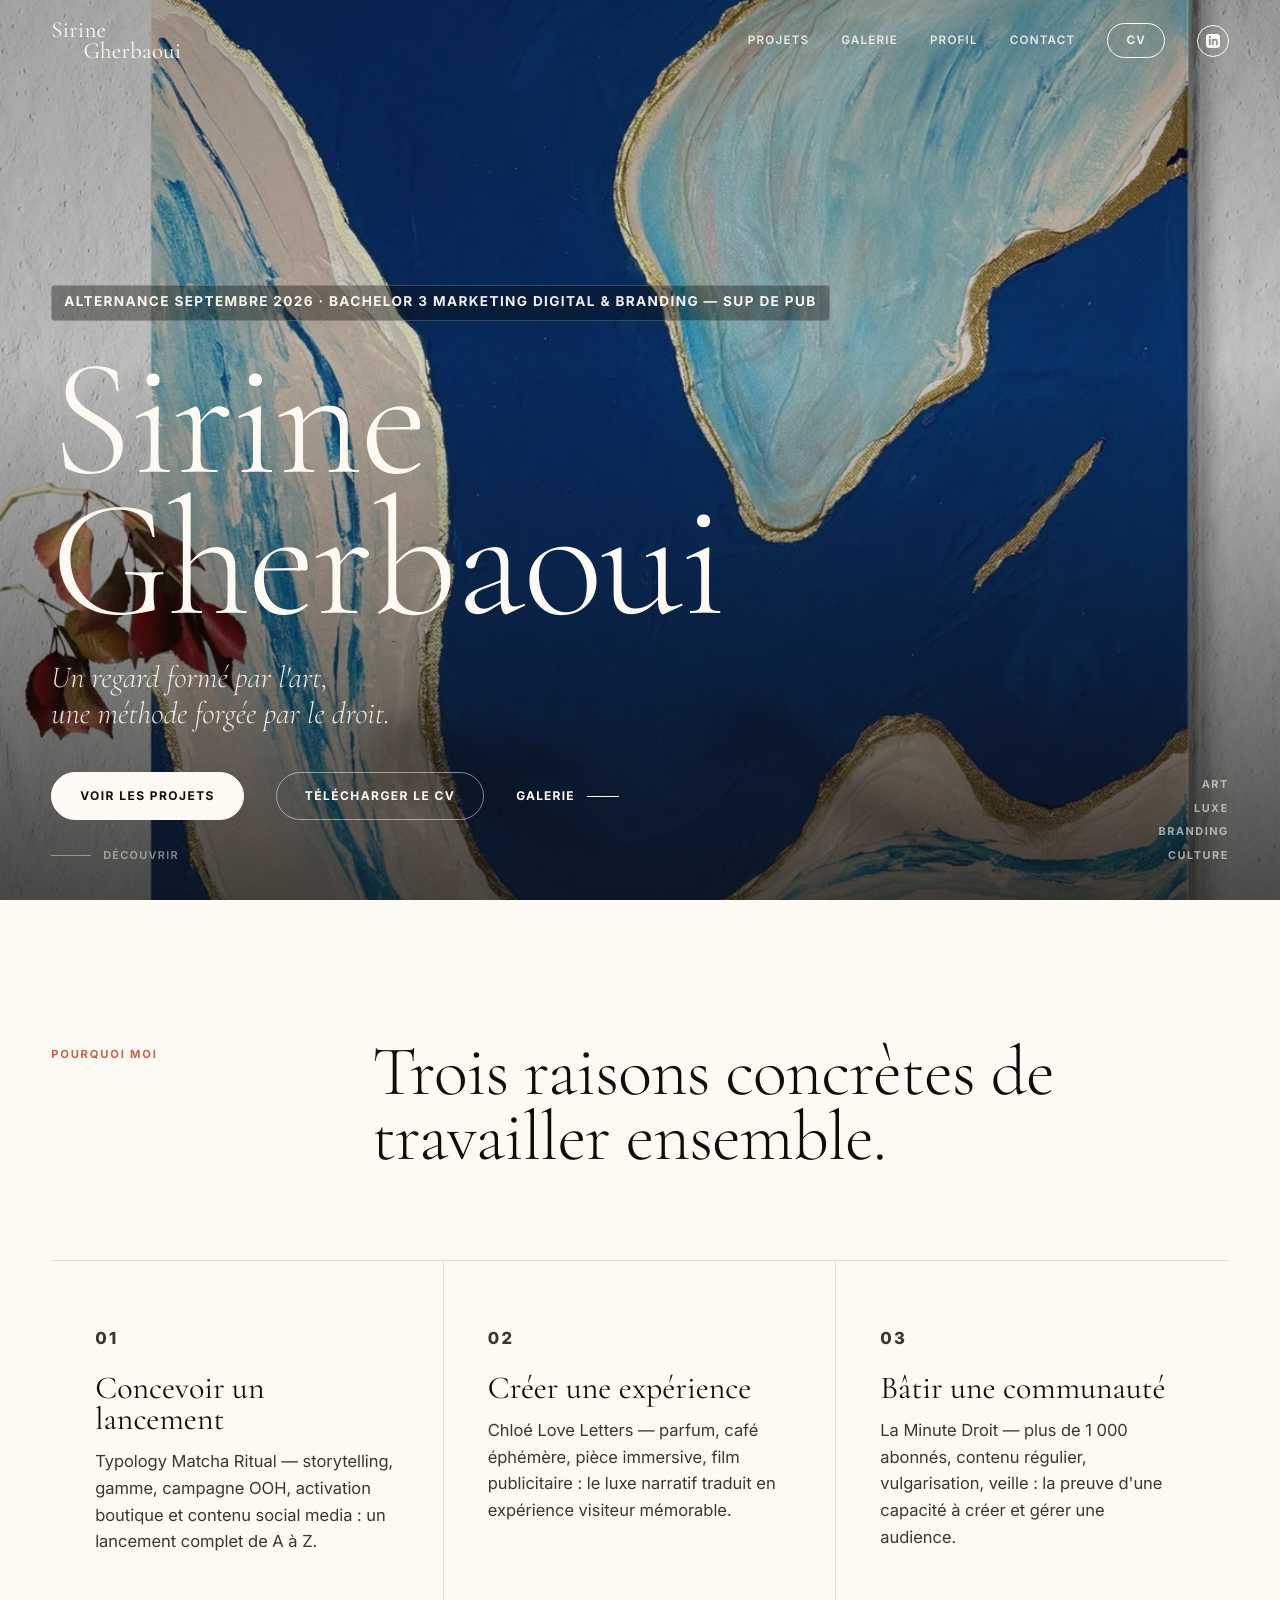
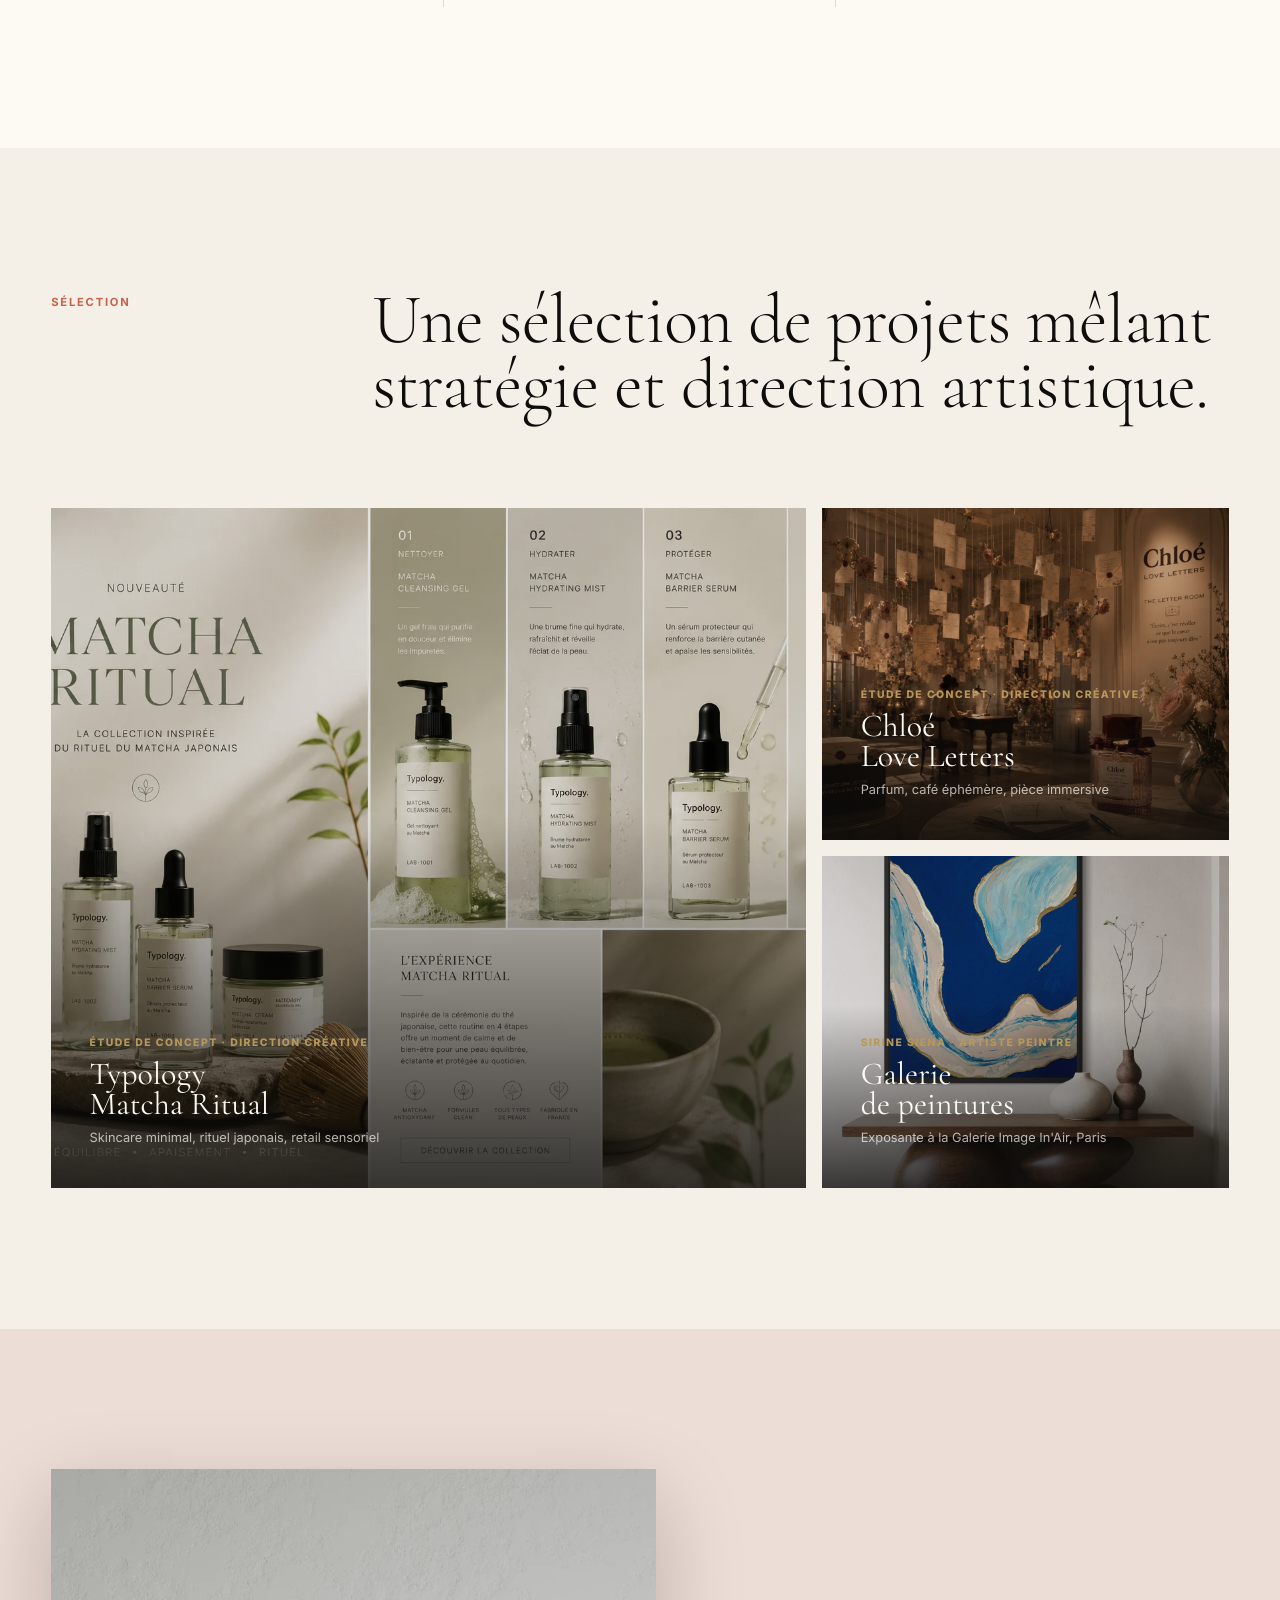
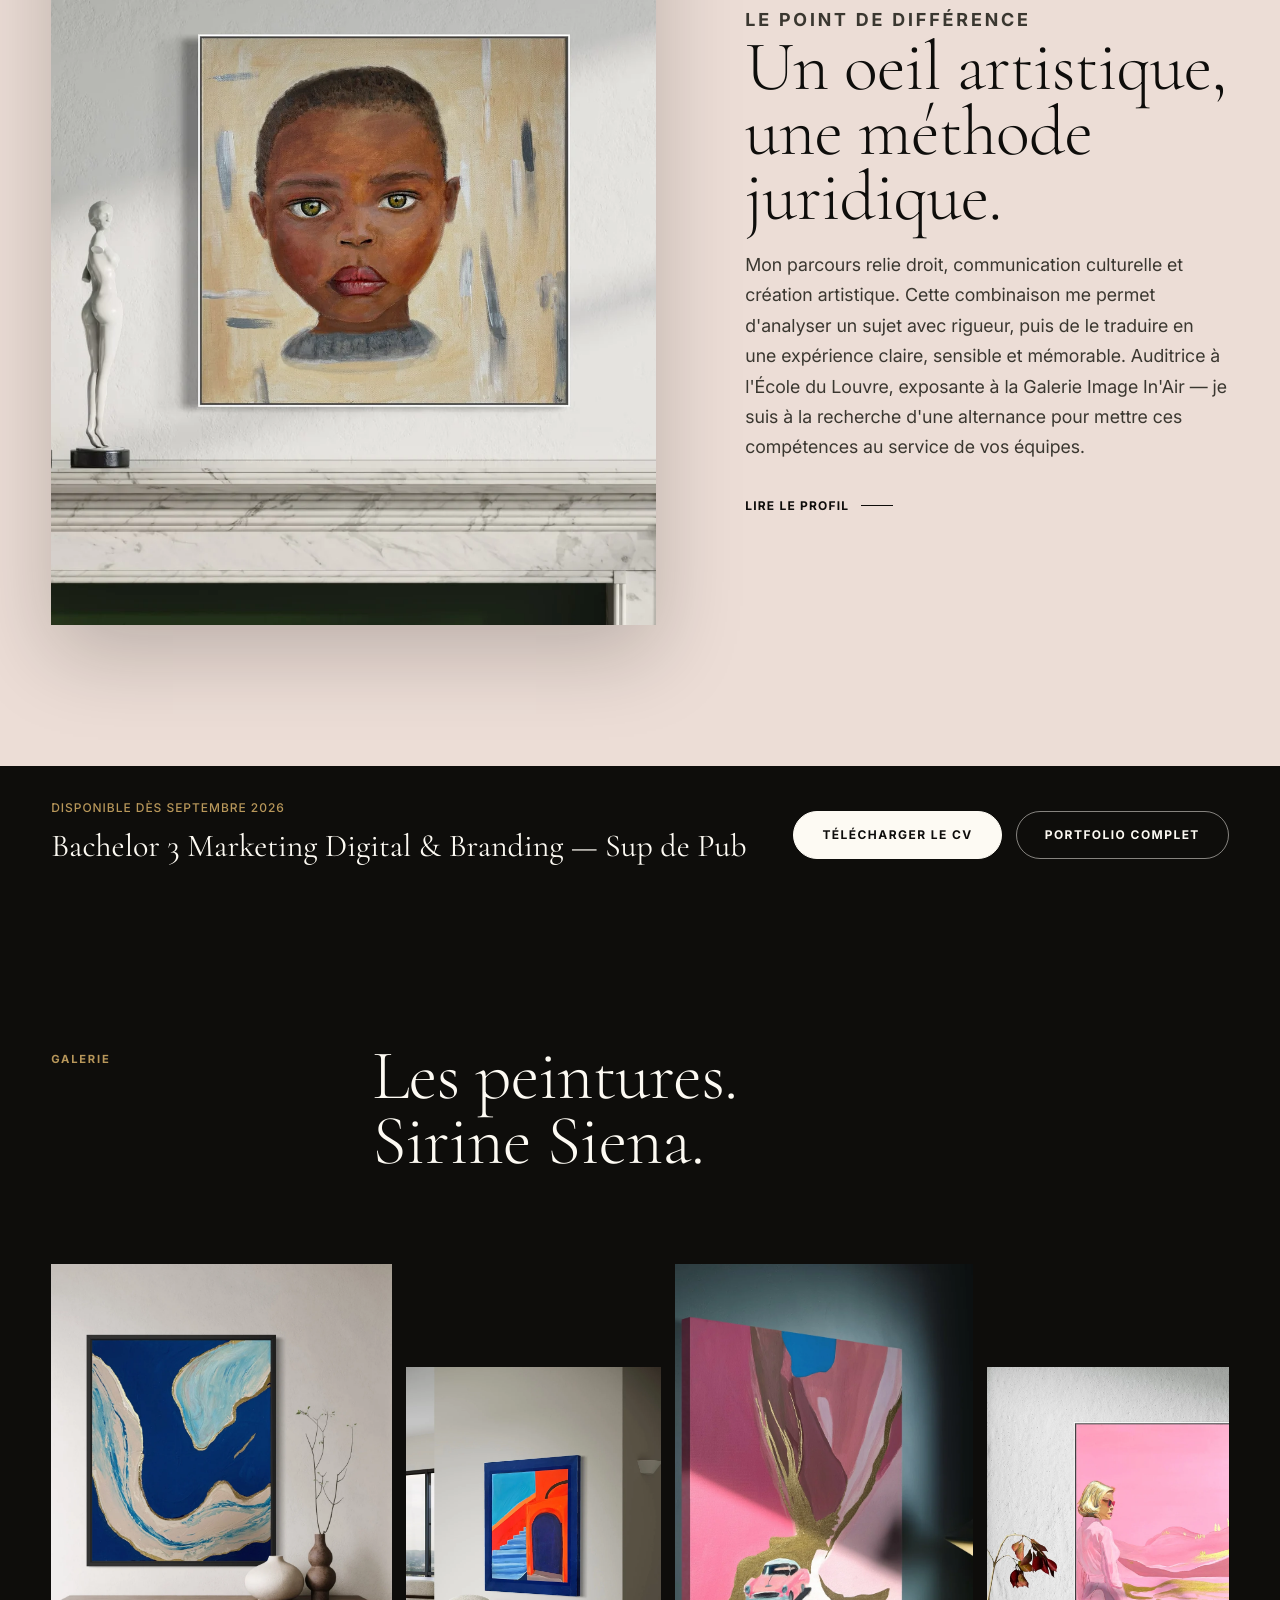
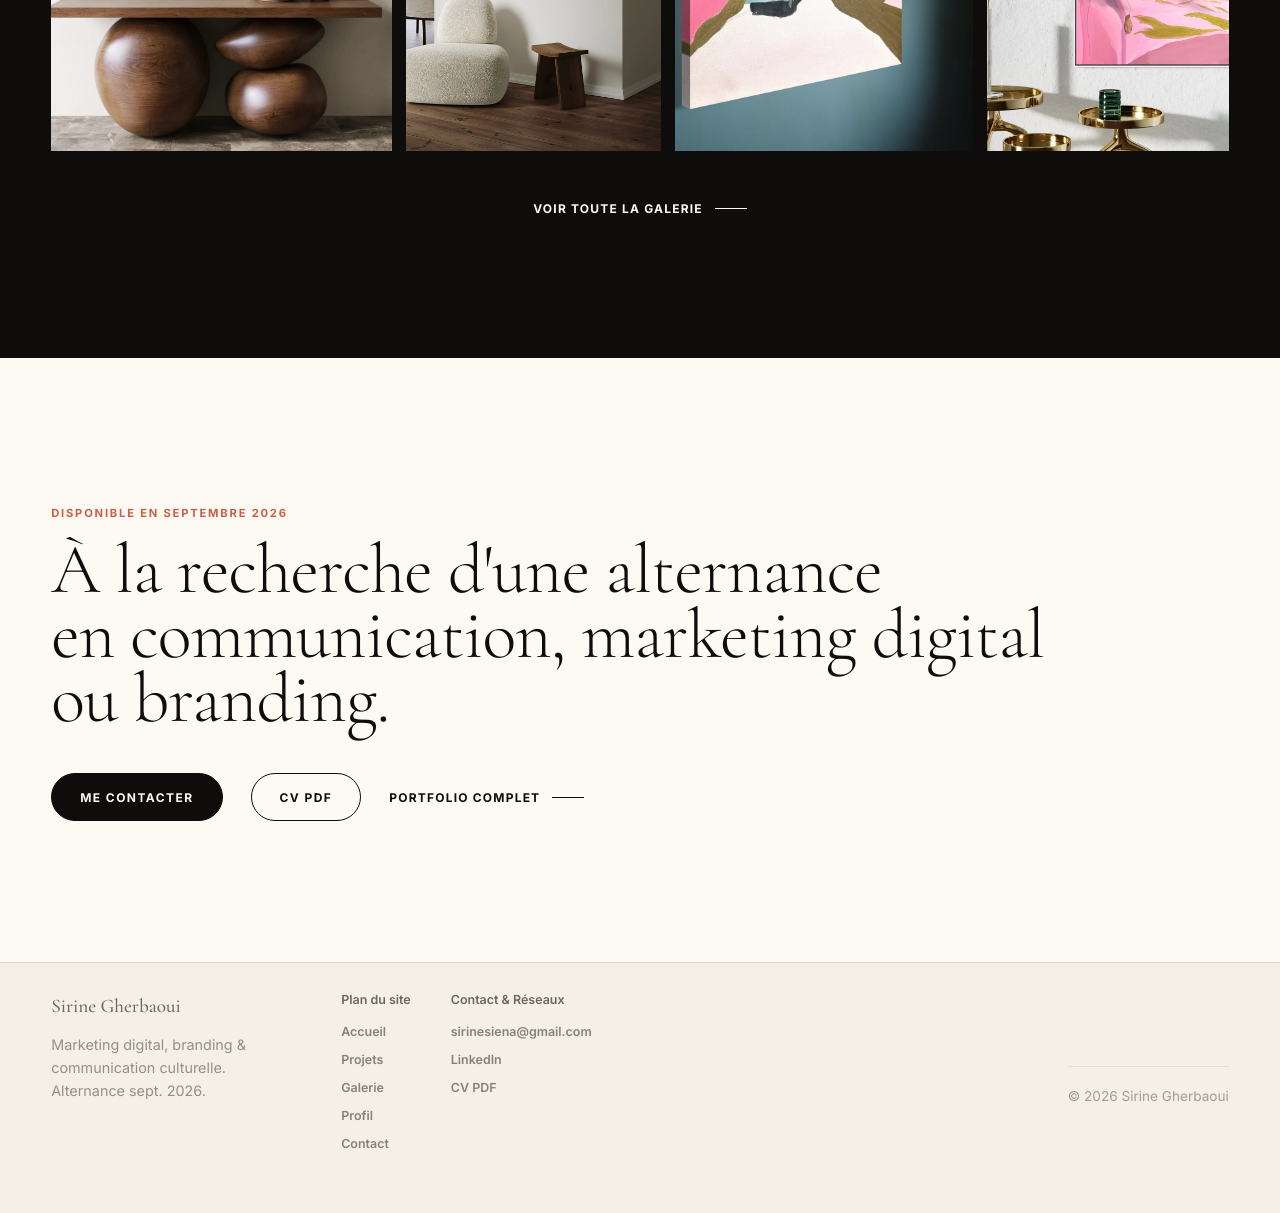
==== commit bbf14565: "Modifications après mail V2" ====
--- a/index.html
+++ b/index.html
@@ -45,7 +45,7 @@
         <a href="galerie.html">Galerie</a>
         <a href="profil.html">Profil</a>
         <a href="contact.html">Contact</a>
-        <a href="assets/documents/CV-SIRINE-GHERBAOUI-26.pdf" class="nav-cv" target="_blank" rel="noopener">CV</a>
+        <a href="assets/documents/CV-Sirine-Gherbaoui.pdf" download="CV-Sirine-Gherbaoui.pdf" class="nav-cv" target="_blank" rel="noopener">CV</a>
         <a href="https://www.linkedin.com/in/sirine-gherbaoui-715437168" class="nav-linkedin" target="_blank" rel="noopener" aria-label="LinkedIn">
           <svg xmlns="http://www.w3.org/2000/svg" viewBox="0 0 24 24" width="14" height="14" fill="currentColor"><path d="M19 0h-14c-2.761 0-5 2.239-5 5v14c0 2.761 2.239 5 5 5h14c2.762 0 5-2.239 5-5v-14c0-2.761-2.238-5-5-5zm-11 19h-3v-11h3v11zm-1.5-12.268c-.966 0-1.75-.79-1.75-1.764s.784-1.764 1.75-1.764 1.75.79 1.75 1.764-.783 1.764-1.75 1.764zm13.5 12.268h-3v-5.604c0-3.368-4-3.113-4 0v5.604h-3v-11h3v1.765c1.396-2.586 7-2.777 7 2.476v6.759z"/></svg>
         </a>
@@ -74,7 +74,7 @@
           </p>
           <div class="hero-actions">
             <a class="btn btn-light" href="projets.html">Voir les projets</a>
-            <a class="btn btn-outline-light" href="assets/documents/CV-SIRINE-GHERBAOUI-26.pdf" target="_blank" rel="noopener">Télécharger le CV</a>
+            <a class="btn btn-outline-light" href="assets/documents/CV-Sirine-Gherbaoui.pdf" download="CV-Sirine-Gherbaoui.pdf" target="_blank" rel="noopener">Télécharger le CV</a>
             <a class="text-link light" href="galerie.html">Galerie</a>
           </div>
         </div>
@@ -190,8 +190,8 @@
           <strong>Bachelor 3 Marketing Digital &amp; Branding — Sup de Pub</strong>
         </div>
         <div class="cv-strip-actions">
-          <a class="btn btn-light" href="assets/documents/CV-SIRINE-GHERBAOUI-26.pdf" target="_blank" rel="noopener">Télécharger le CV</a>
-          <a class="btn btn-outline-light" href="https://drive.google.com/file/d/14OA_WPc_7rlD-Xvg9fXyvrwlT3iEa15U/view?usp=drive_link" target="_blank" rel="noopener">Portfolio complet</a>
+          <a class="btn btn-light" href="assets/documents/CV-Sirine-Gherbaoui.pdf" download="CV-Sirine-Gherbaoui.pdf" target="_blank" rel="noopener">Télécharger le CV</a>
+          <a class="btn btn-outline-light" href="assets/documents/Portfolio-Sirine-Gherbaoui.pdf" download="Portfolio-Sirine-Gherbaoui.pdf" target="_blank" rel="noopener">Portfolio complet</a>
         </div>
       </div>
 
@@ -229,8 +229,8 @@
           </h2>
           <div class="cta-actions">
             <a class="btn btn-ink" href="contact.html">Me contacter</a>
-            <a class="btn btn-outline-ink" href="assets/documents/CV-SIRINE-GHERBAOUI-26.pdf" target="_blank" rel="noopener">CV PDF</a>
-            <a class="text-link" href="https://drive.google.com/file/d/14OA_WPc_7rlD-Xvg9fXyvrwlT3iEa15U/view?usp=drive_link" target="_blank" rel="noopener">Portfolio complet</a>
+            <a class="btn btn-outline-ink" href="assets/documents/CV-Sirine-Gherbaoui.pdf" download="CV-Sirine-Gherbaoui.pdf" target="_blank" rel="noopener">CV PDF</a>
+            <a class="text-link" href="assets/documents/Portfolio-Sirine-Gherbaoui.pdf" download="Portfolio-Sirine-Gherbaoui.pdf" target="_blank" rel="noopener">Portfolio complet</a>
           </div>
         </div>
       </section>
@@ -256,7 +256,7 @@
             <strong style="margin-bottom: 4px; font-weight: 600;">Contact &amp; Réseaux</strong>
             <a href="mailto:sirinesiena@gmail.com">sirinesiena@gmail.com</a>
             <a href="https://www.linkedin.com/in/sirine-gherbaoui-715437168" target="_blank" rel="noopener">LinkedIn</a>
-            <a href="assets/documents/CV-SIRINE-GHERBAOUI-26.pdf" target="_blank" rel="noopener">CV PDF</a>
+            <a href="assets/documents/CV-Sirine-Gherbaoui.pdf" download="CV-Sirine-Gherbaoui.pdf" target="_blank" rel="noopener">CV PDF</a>
           </nav>
         </div>
       </div>
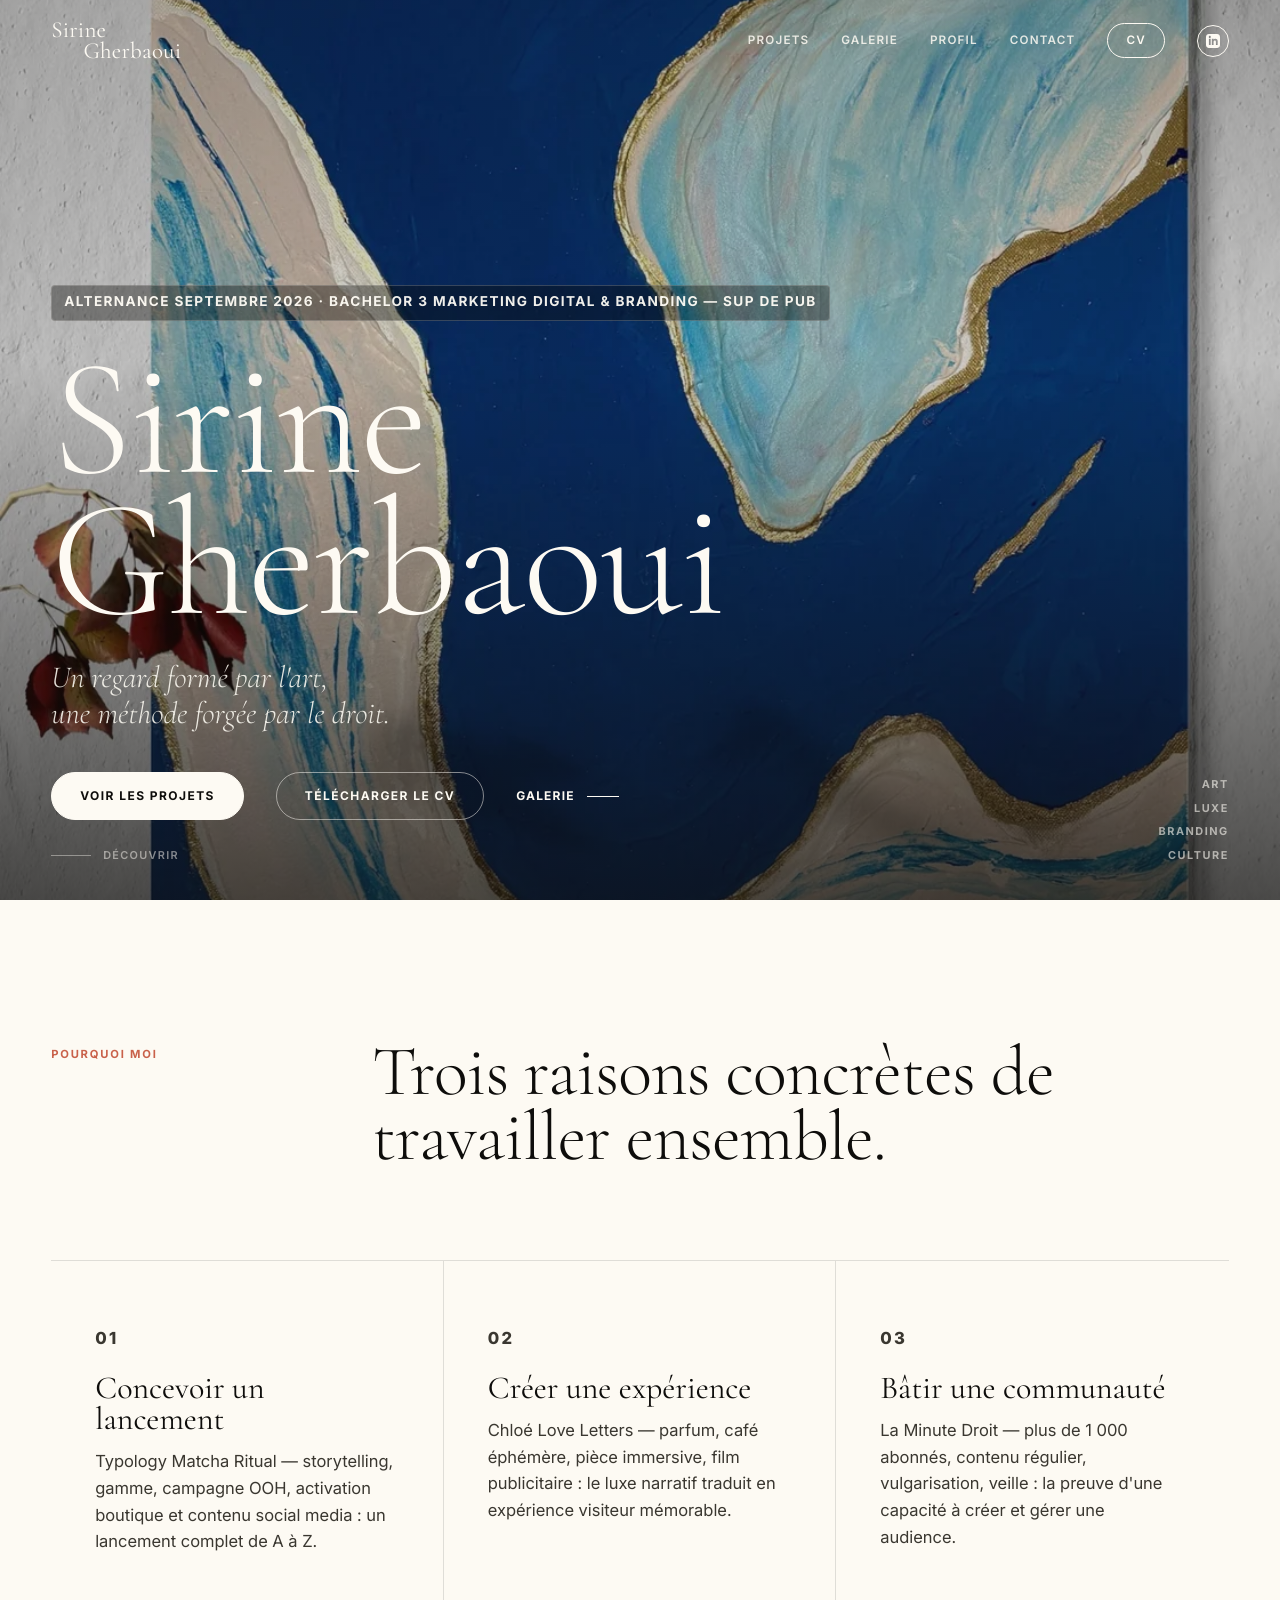
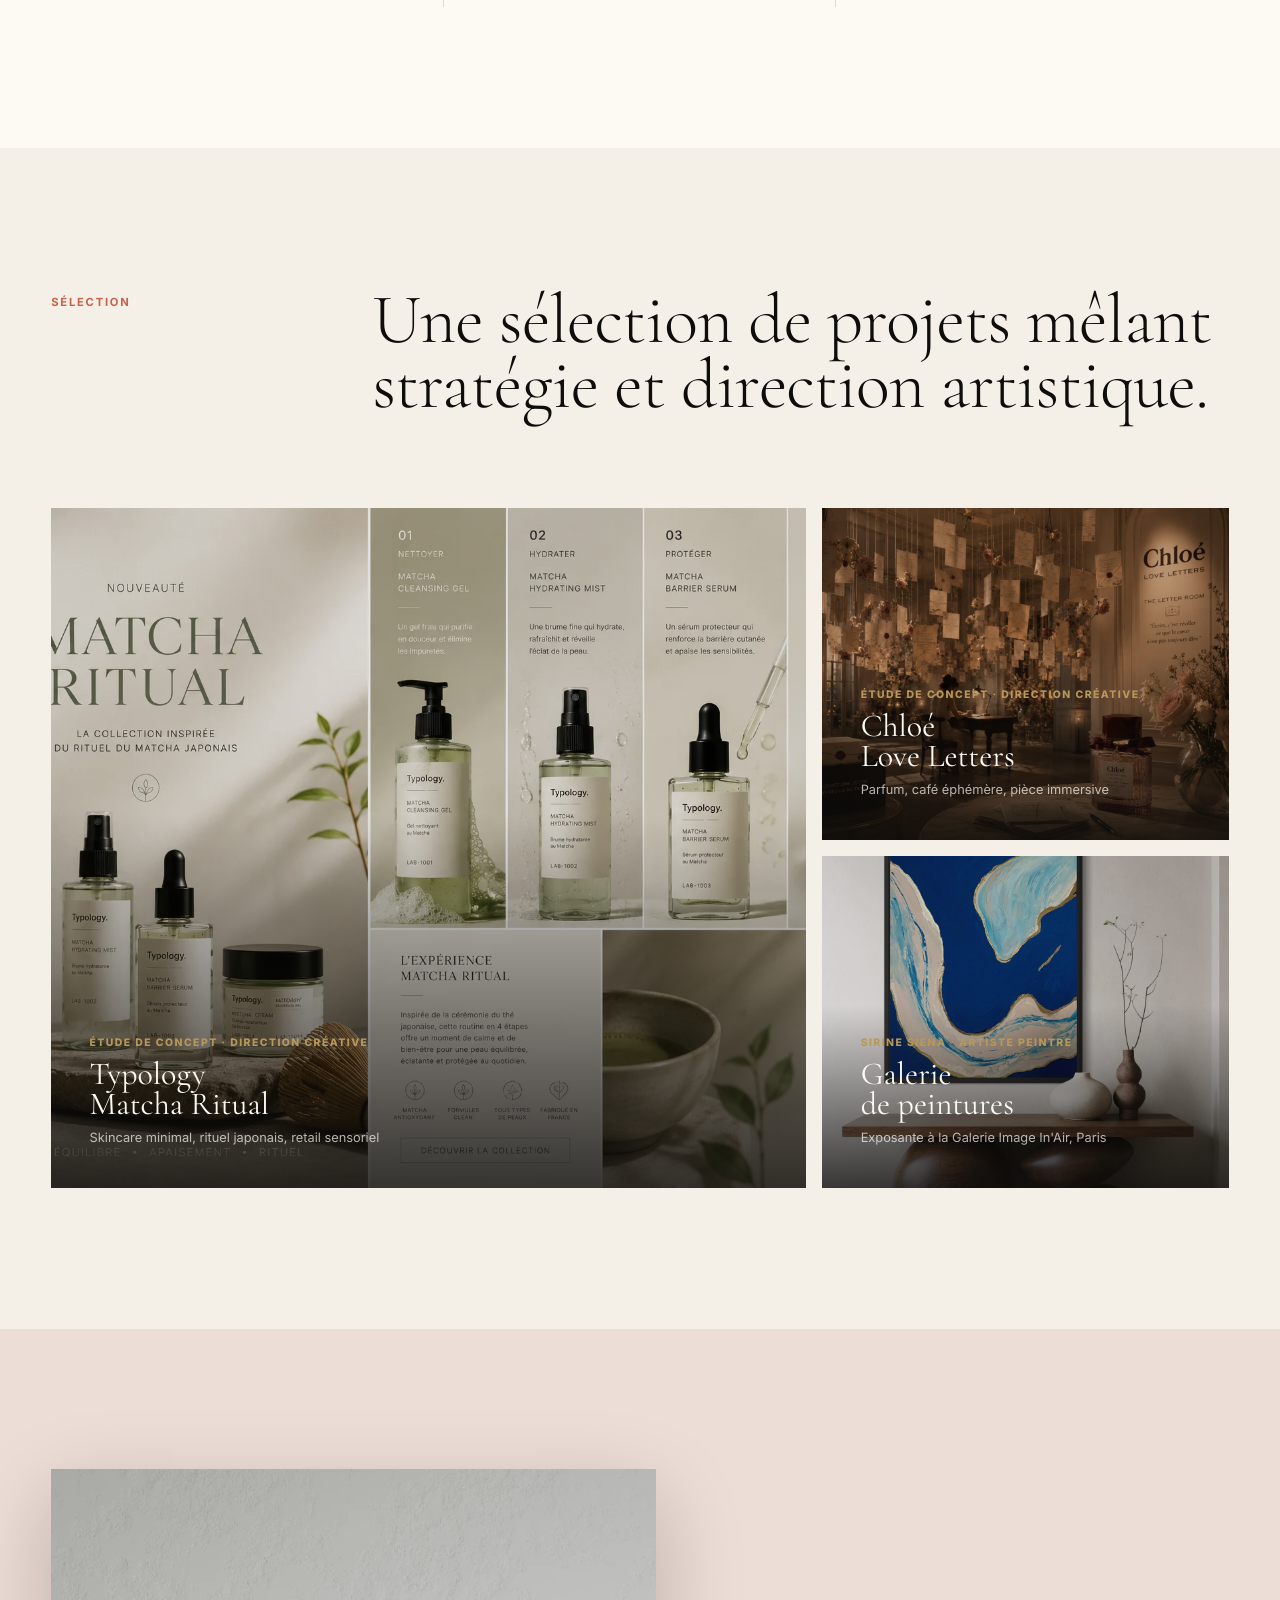
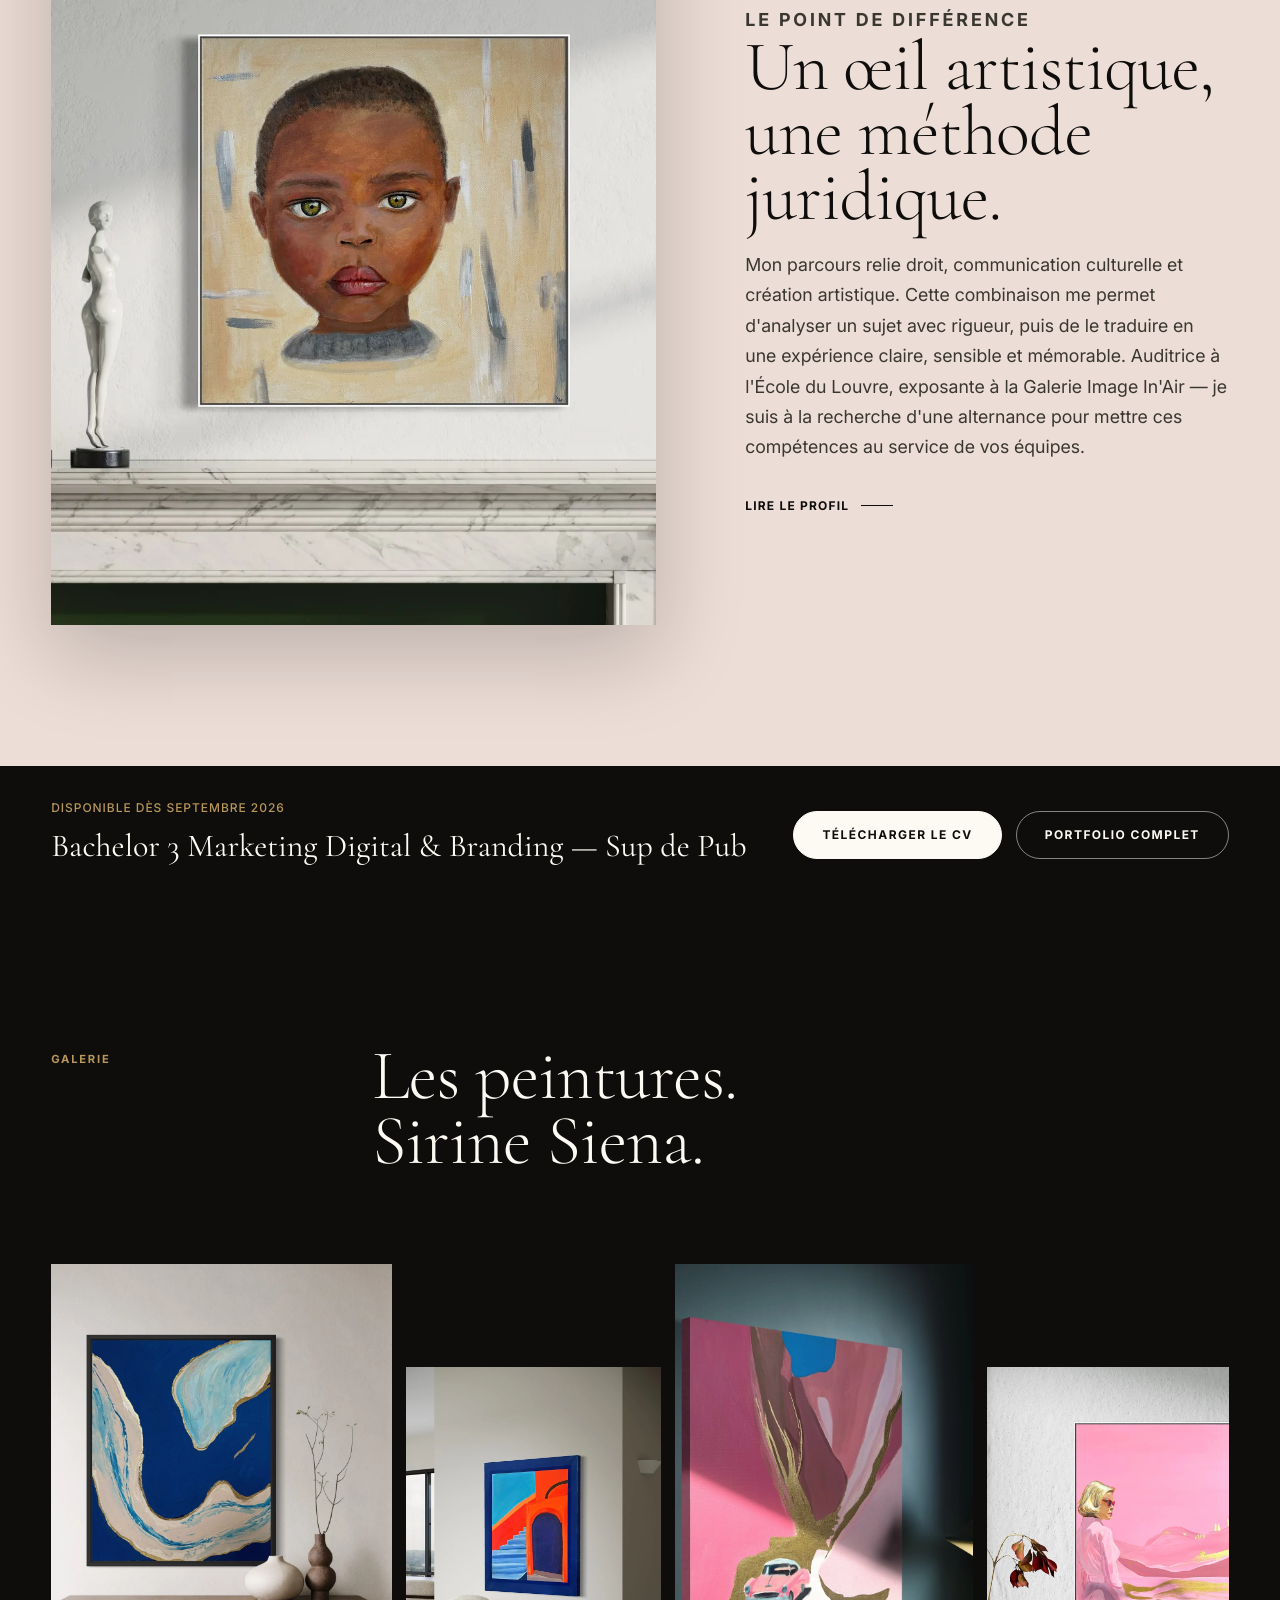
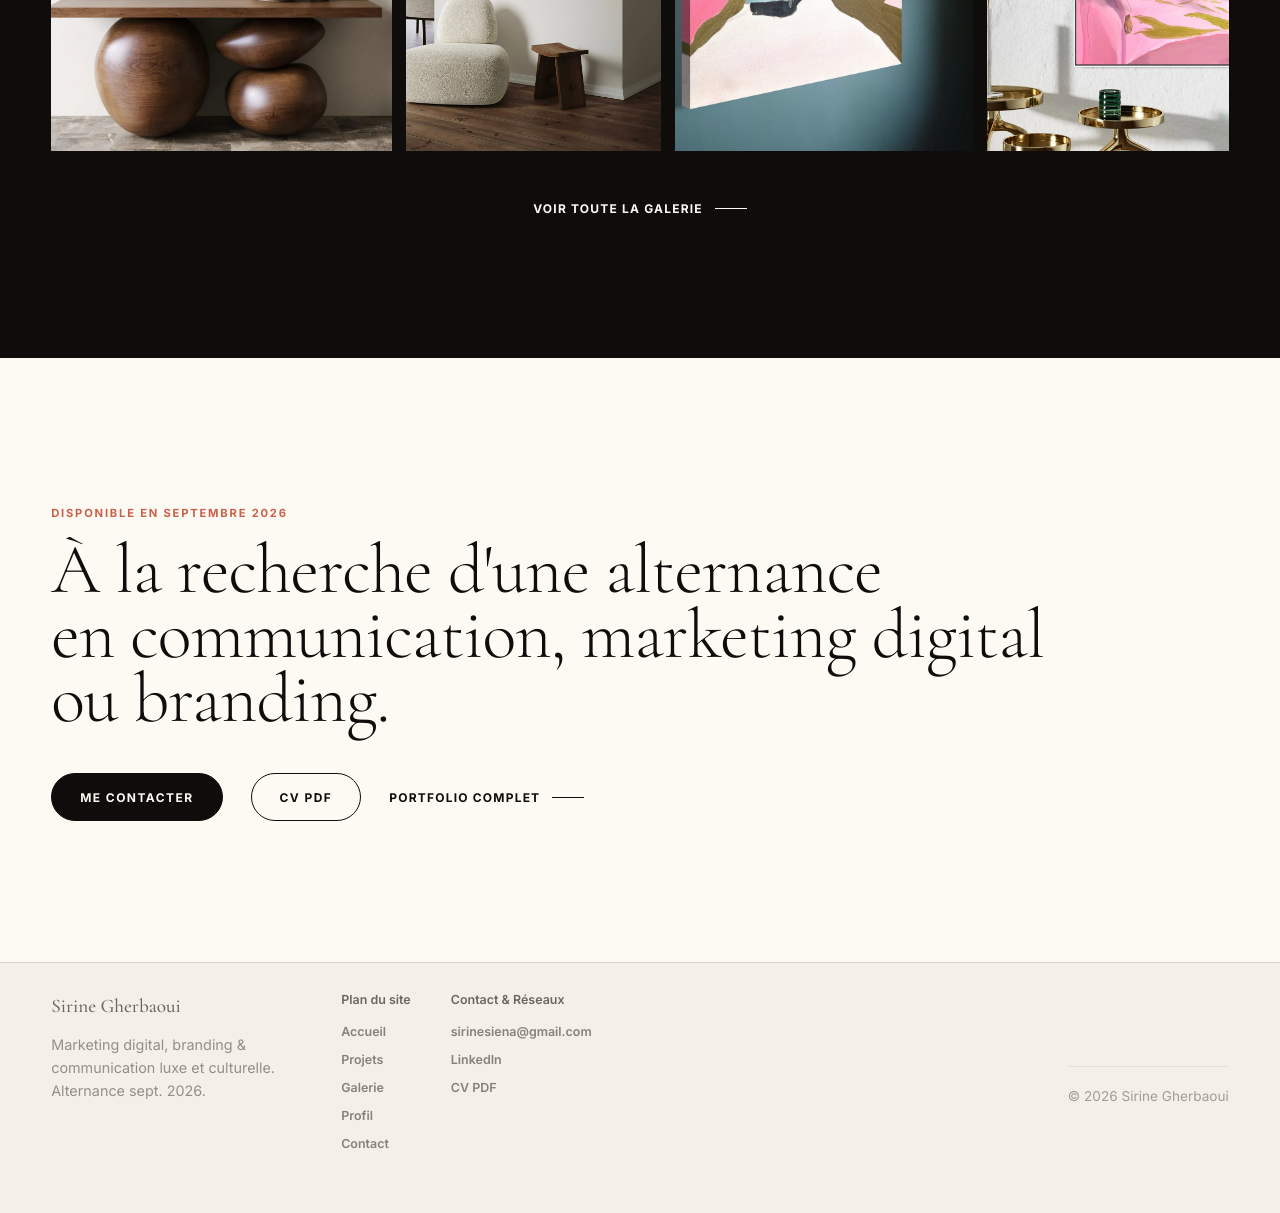
==== commit a32169a0: "Modifications après mail V4" ====
--- a/index.html
+++ b/index.html
@@ -1,4 +1,4 @@
-<!doctype html>
+﻿<!doctype html>
 <html lang="fr">
   <head>
     <meta charset="utf-8" />
@@ -15,7 +15,7 @@
       content="Un regard formé par l'art, une méthode forgée par le droit."
     />
     <meta property="og:type" content="website" />
-    <meta property="og:image" content="assets/images/painting-blue-desk.webp" />
+    <meta property="og:image" content="https://sirinegherbaoui.com/assets/images/painting-blue-desk.webp" />
     <meta property="og:url" content="https://sirinegherbaoui.com/index.html" />
     <link rel="canonical" href="https://sirinegherbaoui.com/index.html" />
     <link rel="preconnect" href="https://fonts.googleapis.com" />
@@ -28,8 +28,31 @@
     <link rel="icon" href="data:image/svg+xml,<svg xmlns='http://www.w3.org/2000/svg' viewBox='0 0 32 32'><rect width='32' height='32' fill='%230e0d0b'/><text x='50%25' y='56%25' dominant-baseline='middle' text-anchor='middle' font-family='Georgia,serif' font-size='14' fill='%23f5f0e7' letter-spacing='0'>SG</text></svg>" />
     <link rel="preload" as="image" href="assets/images/painting-blue-desk.webp" />
     <link rel="stylesheet" href="styles.css" />
+  <link rel="alternate" hreflang="fr" href="https://sirinegherbaoui.com/" />
+  <link rel="alternate" hreflang="en" href="https://sirinegherbaoui.com/index-en" />
+  <link rel="alternate" hreflang="x-default" href="https://sirinegherbaoui.com/" />
+  <script type="application/ld+json">
+  {
+    "@context": "https://schema.org",
+    "@type": "Person",
+    "name": "Sirine Gherbaoui",
+    "alternateName": "Sirine Siena",
+    "url": "https://sirinegherbaoui.com",
+    "email": "sirinesiena@gmail.com",
+    "jobTitle": "Étudiante Marketing Digital & Branding",
+    "alumniOf": [
+      { "@type": "EducationalOrganization", "name": "Sup de Pub" },
+      { "@type": "EducationalOrganization", "name": "Université Paris X" },
+      { "@type": "EducationalOrganization", "name": "École du Louvre" }
+    ],
+    "sameAs": [
+      "https://www.linkedin.com/in/sirine-gherbaoui-715437168"
+    ]
+  }
+  </script>
   </head>
   <body data-page="home">
+    <div id="scroll-progress" role="progressbar" aria-label="Progression de lecture" aria-valuenow="0" aria-valuemin="0" aria-valuemax="100"></div>
     <!-- ══ HEADER ══════════════════════════════════════════════ -->
     <header class="site-header" data-header data-dark>
       <a class="brand-mark" href="index.html" aria-label="Accueil Sirine Gherbaoui">
@@ -171,7 +194,7 @@
         </div>
         <div class="editorial-copy reveal delay-1">
           <p class="section-kicker">Le point de différence</p>
-          <h2 class="section-title">Un oeil artistique, une méthode juridique.</h2>
+          <h2 class="section-title">Un œil artistique, une méthode juridique.</h2>
           <p>
             Mon parcours relie droit, communication culturelle et création artistique.
             Cette combinaison me permet d'analyser un sujet avec rigueur,
@@ -191,7 +214,7 @@
         </div>
         <div class="cv-strip-actions">
           <a class="btn btn-light" href="assets/documents/CV-Sirine-Gherbaoui.pdf" download="CV-Sirine-Gherbaoui.pdf" target="_blank" rel="noopener">Télécharger le CV</a>
-          <a class="btn btn-outline-light" href="assets/documents/Portfolio-Sirine-Gherbaoui.pdf" download="Portfolio-Sirine-Gherbaoui.pdf" target="_blank" rel="noopener">Portfolio complet</a>
+          <a class="btn btn-outline-light" href="https://www.dropbox.com/scl/fi/kszn5p0g69a0o3j1u2ds0/Portfolio-Sirine-Gherbaoui.pdf?rlkey=t353f1wz1swadx2i6fn8089p8&st=aejs3klx&dl=1" target="_blank" rel="noopener">Portfolio complet</a>
         </div>
       </div>
 
@@ -230,7 +253,7 @@
           <div class="cta-actions">
             <a class="btn btn-ink" href="contact.html">Me contacter</a>
             <a class="btn btn-outline-ink" href="assets/documents/CV-Sirine-Gherbaoui.pdf" download="CV-Sirine-Gherbaoui.pdf" target="_blank" rel="noopener">CV PDF</a>
-            <a class="text-link" href="assets/documents/Portfolio-Sirine-Gherbaoui.pdf" download="Portfolio-Sirine-Gherbaoui.pdf" target="_blank" rel="noopener">Portfolio complet</a>
+            <a class="text-link" href="https://www.dropbox.com/scl/fi/kszn5p0g69a0o3j1u2ds0/Portfolio-Sirine-Gherbaoui.pdf?rlkey=t353f1wz1swadx2i6fn8089p8&st=aejs3klx&dl=1" target="_blank" rel="noopener">Portfolio complet</a>
           </div>
         </div>
       </section>
@@ -241,7 +264,7 @@
       <div style="display: flex; gap: 40px; margin-bottom: 30px; flex-wrap: wrap; justify-content: space-between;">
         <div style="flex: 1; min-width: 200px;">
           <h4 style="margin-bottom: 12px; font-family: var(--display); font-size: 1.2rem; font-weight: 500;">Sirine Gherbaoui</h4>
-          <p style="opacity: 0.7; font-size: 0.9rem; max-width: 250px;">Marketing digital, branding &amp; communication culturelle. Alternance sept. 2026.</p>
+          <p style="opacity: 0.7; font-size: 0.9rem; max-width: 250px;">Marketing digital, branding &amp; communication luxe et culturelle. Alternance sept. 2026.</p>
         </div>
         <div style="display: flex; gap: 40px; flex-wrap: wrap;">
           <nav aria-label="Plan du site" style="display: flex; flex-direction: column; gap: 8px;">
--- a/styles.css
+++ b/styles.css
@@ -2,8 +2,6 @@
    SIRINE GHERBAOUI — Portfolio · Alternance sept. 2026
    War Room Design System — Luxe Editorial
    ============================================================ */
-
-@import url('https://fonts.googleapis.com/css2?family=Cormorant+Garamond:ital,wght@0,300;0,400;0,500;1,300;1,400&family=Inter:wght@300;400;500;600;700;800&display=swap');
 
 :root {
   /* Palette */
@@ -931,6 +929,7 @@
   position: relative;
 }
 .profile-portrait img {
+    display: block;
   width: 100%;
   aspect-ratio: 3 / 4;
   object-fit: cover;
@@ -1174,8 +1173,6 @@
   .hero-home {
     padding-top: 0 !important; /* Pas de padding top sur la home hero */
   }
-}
-  .js-ready .reveal, .reveal { opacity: 1; transform: none; }
 }
 
 /* ============================================================
@@ -1203,12 +1200,13 @@
 
 @media (max-width: 780px) {
   .site-header { padding: 14px 20px; }
-  .nav-toggle { display: grid; }
+  .nav-toggle { display: grid; position: relative; z-index: 100; }
+  .brand-mark { position: relative; z-index: 100; }
 
   .site-nav {
     position: fixed;
     inset: 0;
-    z-index: -1;
+    z-index: 90;
     flex-direction: column;
     align-items: flex-start;
     justify-content: flex-end;
